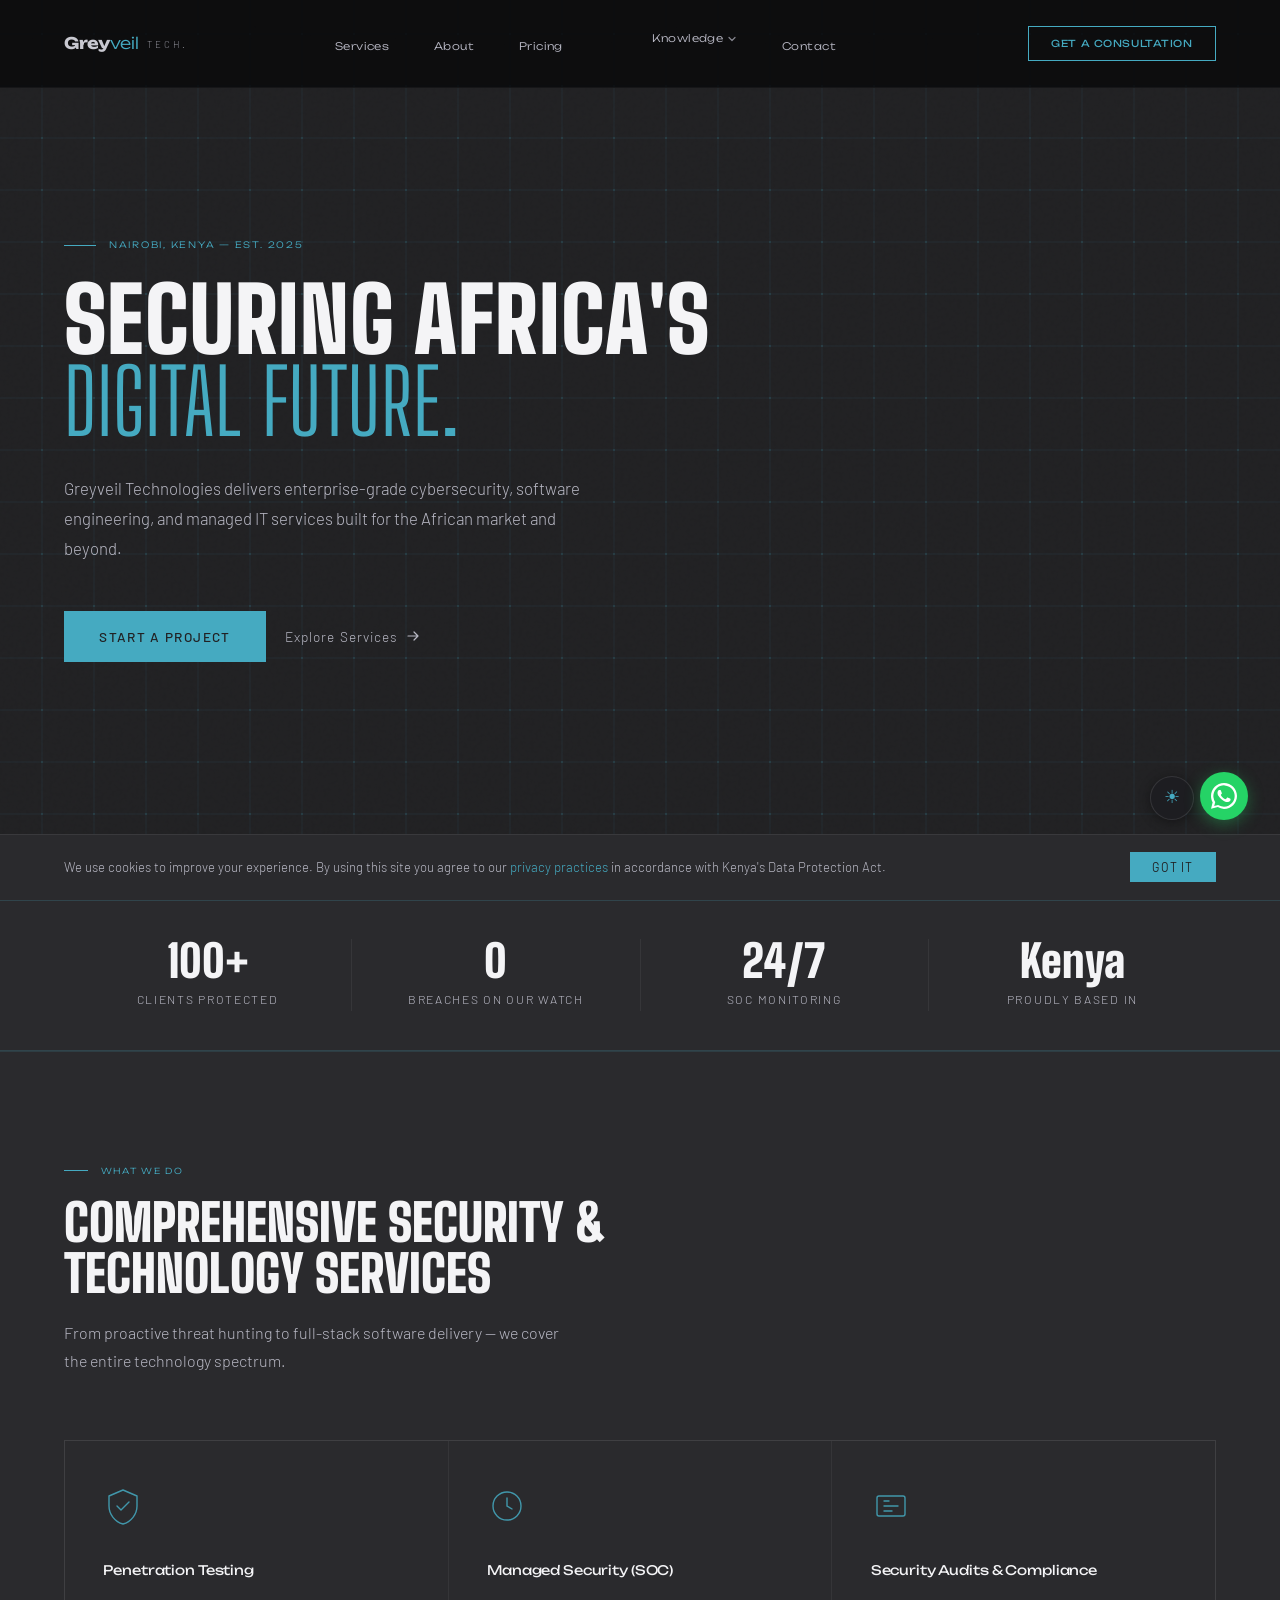
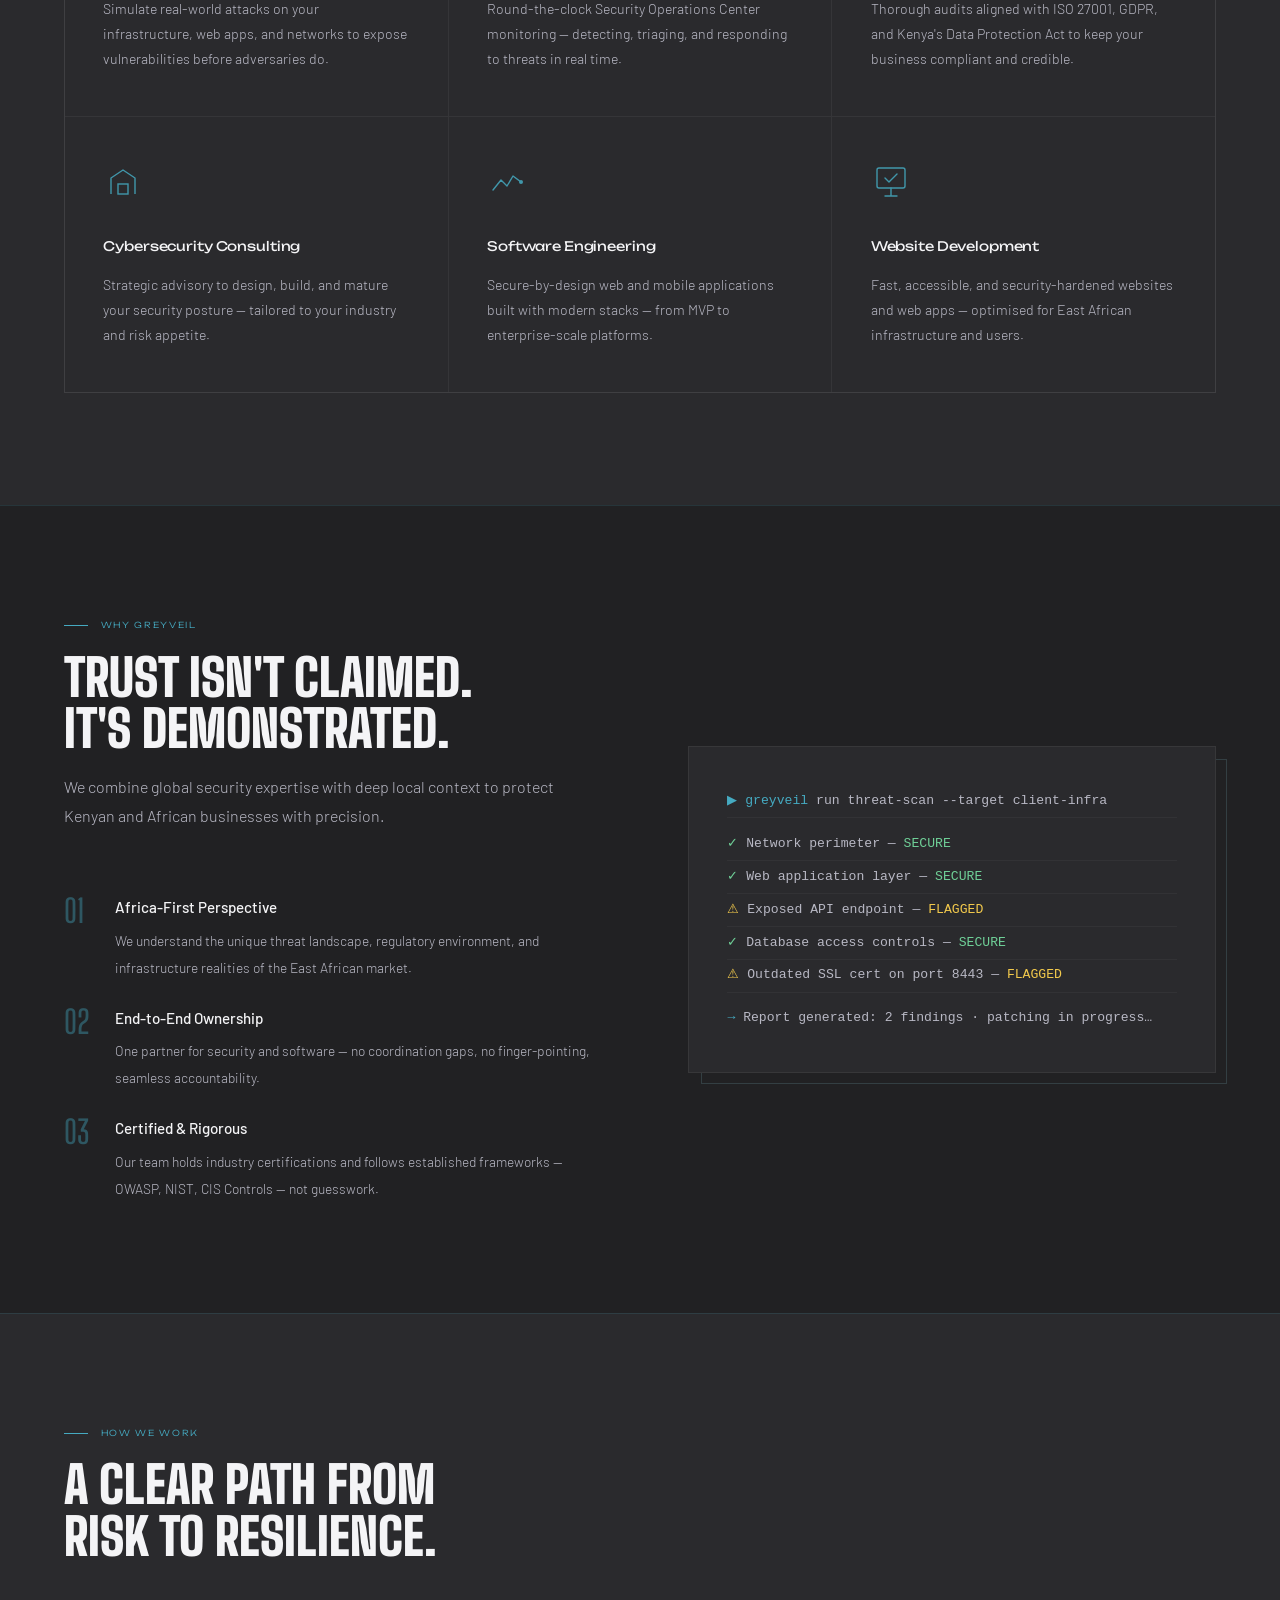
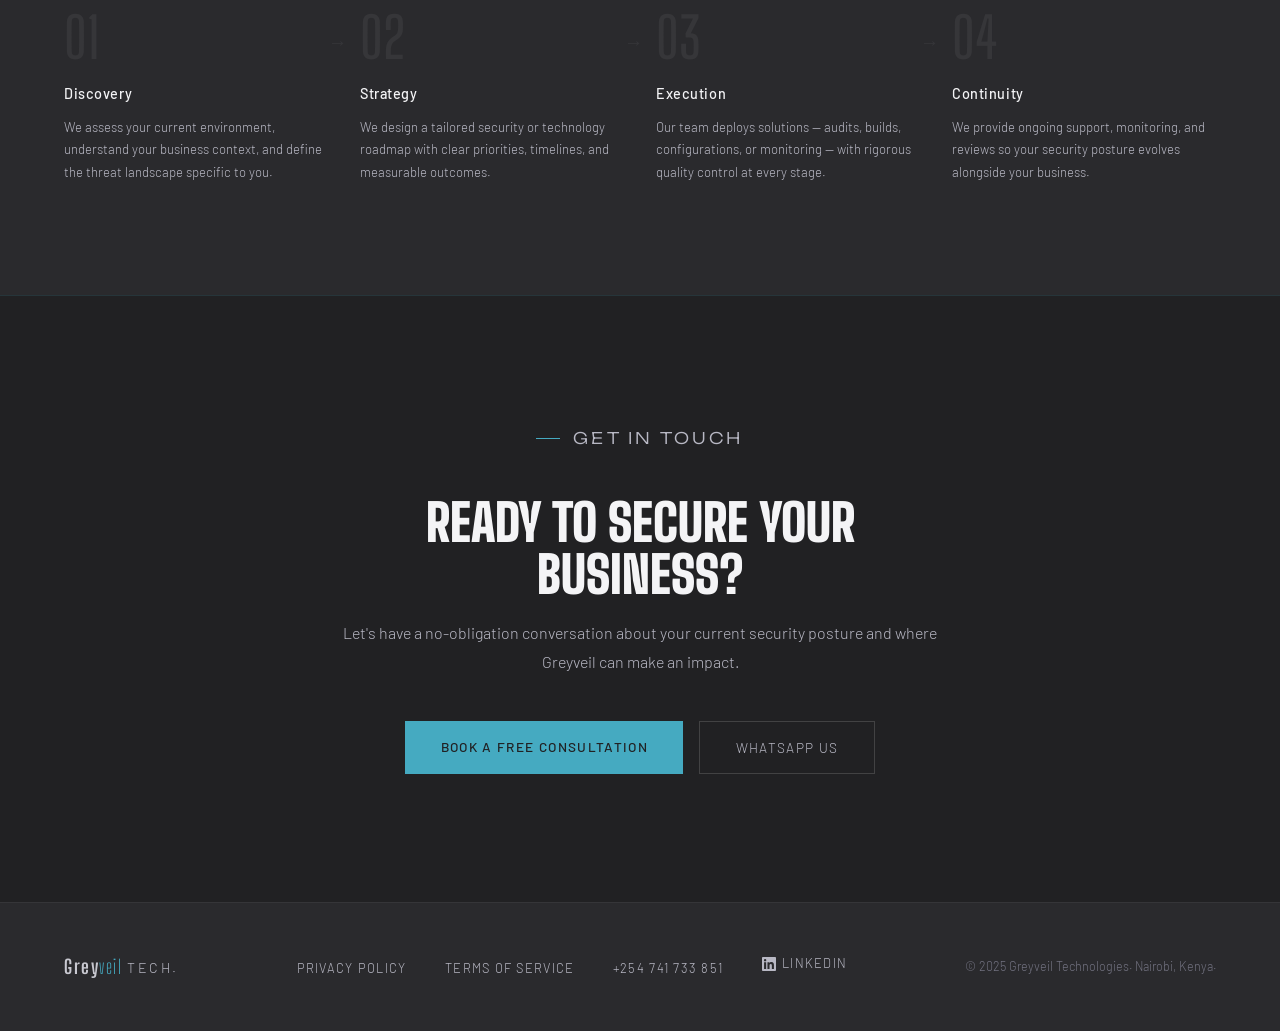
==== index.html @ a053c7d6 "refactor: extract shared nav/ui JS to assets/nav.js" ====
<!DOCTYPE html>
<html lang="en">
<head>
  <meta charset="UTF-8" />
  <meta name="viewport" content="width=device-width, initial-scale=1.0"/>
  <title>Greyveil Technologies</title>
  <link rel="canonical" href="https://greyveiltech.netlify.app/"/>
  <meta name="description" content="Greyveil Technologies — Enterprise-grade cybersecurity, software engineering and managed IT services based in Nairobi, Kenya. Securing Africa's digital future."/>
  <meta property="og:title" content="Greyveil Technologies | Cybersecurity & IT Services — Nairobi, Kenya"/>
  <meta property="og:description" content="Greyveil Technologies — Enterprise-grade cybersecurity, software engineering and managed IT services based in Nairobi, Kenya. Securing Africa's digital future."/>
  <meta property="og:type" content="website"/>
  <meta property="og:image" content="https://greyveiltech.netlify.app/assets/og-image.svg"/>
  <meta property="og:image:width" content="1200"/>
  <meta property="og:image:height" content="630"/>
  <meta property="og:image:alt" content="Greyveil Technologies — Securing Africa's Digital Future"/>
  <meta name="twitter:image" content="https://greyveiltech.netlify.app/assets/og-image.svg"/>
  <meta name="twitter:card" content="summary_large_image"/>
  <meta property="og:url" content="https://greyveil.com/"/>
  <meta property="og:site_name" content="Greyveil Technologies"/>
  <meta name="twitter:card" content="summary"/>
  <meta name="twitter:title" content="Greyveil Technologies | Cybersecurity & IT Services — Nairobi, Kenya"/>
  <meta name="twitter:description" content="Greyveil Technologies — Enterprise-grade cybersecurity, software engineering and managed IT services based in Nairobi, Kenya. Securing Africa's digital future."/>
  <link rel="icon" type="image/svg+xml" href="data:image/svg+xml,<svg xmlns='http://www.w3.org/2000/svg' viewBox='0 0 100 100'><text y='0.9em' font-size='90' fill='%237eb8c4'>G</text></svg>"/>
  <link rel="preconnect" href="https://fonts.googleapis.com"/>
  <link rel="preconnect" href="https://fonts.gstatic.com" crossorigin/>
  <link href="https://fonts.googleapis.com/css2?family=Big+Shoulders+Display:wght@400;600;700;900&family=Unbounded:wght@300;400;700&family=Barlow:ital,wght@0,200;0,300;0,400;0,500;1,200;1,300&display=swap" rel="stylesheet"/>
  <link rel="stylesheet" href="/assets/styles.css"/>

  <script type="application/ld+json">
  [{
      "@context": "https://schema.org",
      "@type": "ProfessionalService",
      "@id": "https://greyveiltech.netlify.app/#organisation",
      "name": "Greyveil Technologies",
      "alternateName": "Greyveil Tech",
      "url": "https://greyveiltech.netlify.app",
      "logo": "https://greyveiltech.netlify.app/assets/styles.css",
      "description": "Enterprise-grade cybersecurity, software engineering and managed IT services based in Nairobi, Kenya.",
      "foundingDate": "2025",
      "address": {
        "@type": "PostalAddress",
        "addressLocality": "Nairobi",
        "addressCountry": "KE"
      },
      "geo": {
        "@type": "GeoCoordinates",
        "latitude": -1.286389,
        "longitude": 36.817223
      },
      "telephone": "+254741733851",
      "email": "hello@greyveil.com",
      "sameAs": [
        "https://www.linkedin.com/in/collins-gichuki-b3740338a/"
      ],
      "areaServed": {
        "@type": "Place",
        "name": "Kenya"
      },
      "hasOfferCatalog": {
        "@type": "OfferCatalog",
        "name": "Cybersecurity & Technology Services",
        "itemListElement": [
          {"@type": "Offer", "itemOffered": {"@type": "Service", "name": "Penetration Testing"}},
          {"@type": "Offer", "itemOffered": {"@type": "Service", "name": "Managed Security Operations Centre (SOC)"}},
          {"@type": "Offer", "itemOffered": {"@type": "Service", "name": "Security Audits & Compliance"}},
          {"@type": "Offer", "itemOffered": {"@type": "Service", "name": "Cybersecurity Consulting"}},
          {"@type": "Offer", "itemOffered": {"@type": "Service", "name": "Software Engineering"}},
          {"@type": "Offer", "itemOffered": {"@type": "Service", "name": "Web Development"}},
          {"@type": "Offer", "itemOffered": {"@type": "Service", "name": "IT Support"}},
          {"@type": "Offer", "itemOffered": {"@type": "Service", "name": "Security Awareness Training"}}
        ]
      }
    }]
  </script>
</head>
<body>

  <!-- ── NAVIGATION ── -->
  <nav>
    <a href="#" class="logo">
      <span class="logo-grey">Grey</span><span class="logo-veil">veil</span><span class="logo-tech">Tech.</span>
    </a>
    <ul class="nav-links" id="nav-links">
      <li><a href="/services">Services</a></li>
      <li><a href="/about">About</a></li>
      <li><a href="/pricing">Pricing</a></li>
      <li class="mobile-rule" aria-hidden="true"></li>
      <li class="nav-dropdown">
        <a href="#" class="dropdown-toggle">Knowledge <svg width="10" height="10" viewBox="0 0 10 10" fill="none"><path d="M2 3.5l3 3 3-3" stroke="currentColor" stroke-width="1.2" stroke-linecap="round" stroke-linejoin="round"/></svg></a>
        <ul class="dropdown-menu">
          <li><a href="/insights">
            <span class="dd-title">Insights</span>
            <span class="dd-sub">Articles &amp; threat intelligence</span>
          </a></li>
          <li><a href="/case-studies">
            <span class="dd-title">Case Studies</span>
            <span class="dd-sub">Real engagements, real results</span>
          </a></li>
        </ul>
      </li>
      <li><a href="/contact">Contact</a></li>
      <li class="mobile-rule" aria-hidden="true"></li>
      <li class="mobile-cta-item"><a href="/contact" class="btn-primary" style="font-size:0.8rem;padding:0.65rem 1.4rem;display:inline-block;">Get a Consultation</a></li>
    </ul>
    <a href="/contact" class="nav-cta desktop-cta">Get a Consultation</a>
    <button class="hamburger" id="hamburger" aria-label="Toggle menu">
      <span></span><span></span><span></span>
    </button>
  </nav>

  <!-- ── HERO ── -->
  <section class="hero">
    <canvas id="hero-canvas"></canvas>
    <div class="hero-content">
      <p class="hero-eyebrow">Nairobi, Kenya — Est. 2025</p>
      <h1>Securing Africa's<br><em>Digital Future.</em></h1>
      <p class="hero-sub">
        Greyveil Technologies delivers enterprise-grade cybersecurity, software engineering,
        and managed IT services built for the African market and beyond.
      </p>
      <div class="hero-actions">
        <a href="/contact" class="btn-primary">Start a Project</a>
        <a href="/services" class="btn-ghost">
          Explore Services
          <svg width="16" height="16" viewBox="0 0 16 16" fill="none" xmlns="http://www.w3.org/2000/svg">
            <path d="M3 8h10M9 4l4 4-4 4" stroke="currentColor" stroke-width="1.2" stroke-linecap="round" stroke-linejoin="round"/>
          </svg>
        </a>
      </div>
    </div>
  </section>

  <!-- ── STATS BAR ── -->
  <div class="stats-bar">
    <div class="stat">
      <span class="stat-num">100+</span>
      <span class="stat-label">Clients Protected</span>
    </div>
    <div class="stat">
      <span class="stat-num">0</span>
      <span class="stat-label">Breaches on Our Watch</span>
    </div>
    <div class="stat">
      <span class="stat-num">24/7</span>
      <span class="stat-label">SOC Monitoring</span>
    </div>
    <div class="stat">
      <span class="stat-num">Kenya</span>
      <span class="stat-label">Proudly Based In</span>
    </div>
  </div>

  <!-- ── SERVICES ── -->
  <section id="services">
    <p class="section-label">What We Do</p>
    <h2>Comprehensive Security &<br>Technology Services</h2>
    <p class="section-sub">From proactive threat hunting to full-stack software delivery — we cover the entire technology spectrum.</p>

    <div class="services-grid">

      <a href="/services#pentest" class="service-card" style="text-decoration:none;">
        <svg class="service-icon" viewBox="0 0 40 40" fill="none" xmlns="http://www.w3.org/2000/svg" role="img" aria-label="Penetration Testing icon">
          <path d="M20 4L6 10v10c0 8.284 5.96 16.032 14 18 8.04-1.968 14-9.716 14-18V10L20 4z" stroke="currentColor" stroke-width="1.4" stroke-linejoin="round"/>
          <path d="M14 20l4 4 8-8" stroke="currentColor" stroke-width="1.4" stroke-linecap="round" stroke-linejoin="round"/>
        </svg>
        <div class="service-title">Penetration Testing</div>
        <div class="service-desc">Simulate real-world attacks on your infrastructure, web apps, and networks to expose vulnerabilities before adversaries do.</div>
      </a>

      <a href="/services#soc" class="service-card" style="text-decoration:none;">
        <svg class="service-icon" viewBox="0 0 40 40" fill="none" xmlns="http://www.w3.org/2000/svg" role="img" aria-label="Managed Security SOC icon">
          <circle cx="20" cy="20" r="14" stroke="currentColor" stroke-width="1.4"/>
          <path d="M20 12v8l5 3" stroke="currentColor" stroke-width="1.4" stroke-linecap="round"/>
        </svg>
        <div class="service-title">Managed Security (SOC)</div>
        <div class="service-desc">Round-the-clock Security Operations Center monitoring — detecting, triaging, and responding to threats in real time.</div>
      </a>

      <a href="/services#audit" class="service-card" style="text-decoration:none;">
        <svg class="service-icon" viewBox="0 0 40 40" fill="none" xmlns="http://www.w3.org/2000/svg" role="img" aria-label="Security Audits icon">
          <rect x="6" y="10" width="28" height="20" rx="2" stroke="currentColor" stroke-width="1.4"/>
          <path d="M13 20h14M13 25h8" stroke="currentColor" stroke-width="1.4" stroke-linecap="round"/>
          <path d="M13 15h5" stroke="currentColor" stroke-width="1.4" stroke-linecap="round"/>
        </svg>
        <div class="service-title">Security Audits & Compliance</div>
        <div class="service-desc">Thorough audits aligned with ISO 27001, GDPR, and Kenya's Data Protection Act to keep your business compliant and credible.</div>
      </a>

      <a href="/services#consulting" class="service-card" style="text-decoration:none;">
        <svg class="service-icon" viewBox="0 0 40 40" fill="none" xmlns="http://www.w3.org/2000/svg" role="img" aria-label="Cybersecurity Consulting icon">
          <path d="M8 32V16l12-8 12 8v16" stroke="currentColor" stroke-width="1.4" stroke-linejoin="round"/>
          <rect x="15" y="22" width="10" height="10" stroke="currentColor" stroke-width="1.4"/>
        </svg>
        <div class="service-title">Cybersecurity Consulting</div>
        <div class="service-desc">Strategic advisory to design, build, and mature your security posture — tailored to your industry and risk appetite.</div>
      </a>

      <a href="/services#software" class="service-card" style="text-decoration:none;">
        <svg class="service-icon" viewBox="0 0 40 40" fill="none" xmlns="http://www.w3.org/2000/svg" role="img" aria-label="Software Engineering icon">
          <polyline points="6,28 14,18 20,24 26,14 34,20" stroke="currentColor" stroke-width="1.4" stroke-linecap="round" stroke-linejoin="round"/>
          <circle cx="34" cy="20" r="2" fill="currentColor"/>
        </svg>
        <div class="service-title">Software Engineering</div>
        <div class="service-desc">Secure-by-design web and mobile applications built with modern stacks — from MVP to enterprise-scale platforms.</div>
      </a>

      <a href="/services#webdev" class="service-card" style="text-decoration:none;">
        <svg class="service-icon" viewBox="0 0 40 40" fill="none" xmlns="http://www.w3.org/2000/svg" role="img" aria-label="Web Development icon">
          <rect x="6" y="6" width="28" height="20" rx="2" stroke="currentColor" stroke-width="1.4"/>
          <path d="M14 34h12M20 26v8" stroke="currentColor" stroke-width="1.4" stroke-linecap="round"/>
          <path d="M14 16l4 4 8-8" stroke="currentColor" stroke-width="1.4" stroke-linecap="round" stroke-linejoin="round"/>
        </svg>
        <div class="service-title">Website Development</div>
        <div class="service-desc">Fast, accessible, and security-hardened websites and web apps — optimised for East African infrastructure and users.</div>
      </a>

    </div>
  </section>

  <!-- ── WHY US ── -->
  <section id="why" style="padding: 7rem 4rem;">
    <div>
      <p class="section-label">Why Greyveil</p>
      <h2>Trust isn't claimed.<br>It's demonstrated.</h2>
      <p class="section-sub">We combine global security expertise with deep local context to protect Kenyan and African businesses with precision.</p>

      <ul class="why-list">
        <li class="why-item">
          <span class="why-num">01</span>
          <div class="why-text">
            <strong>Africa-First Perspective</strong>
            <span>We understand the unique threat landscape, regulatory environment, and infrastructure realities of the East African market.</span>
          </div>
        </li>
        <li class="why-item">
          <span class="why-num">02</span>
          <div class="why-text">
            <strong>End-to-End Ownership</strong>
            <span>One partner for security and software — no coordination gaps, no finger-pointing, seamless accountability.</span>
          </div>
        </li>
        <li class="why-item">
          <span class="why-num">03</span>
          <div class="why-text">
            <strong>Certified & Rigorous</strong>
            <span>Our team holds industry certifications and follows established frameworks — OWASP, NIST, CIS Controls — not guesswork.</span>
          </div>
        </li>
      </ul>
    </div>

    <div class="why-visual">
      <div class="why-box">
        <div class="terminal-line"><span class="label">▶ greyveil</span> run threat-scan --target client-infra</div>
        <div class="terminal-line" style="margin-top:0.6rem;"><span class="ok">✓</span> Network perimeter — <span class="ok">SECURE</span></div>
        <div class="terminal-line"><span class="ok">✓</span> Web application layer — <span class="ok">SECURE</span></div>
        <div class="terminal-line"><span class="warn">⚠</span> Exposed API endpoint — <span class="warn">FLAGGED</span></div>
        <div class="terminal-line"><span class="ok">✓</span> Database access controls — <span class="ok">SECURE</span></div>
        <div class="terminal-line"><span class="warn">⚠</span> Outdated SSL cert on port 8443 — <span class="warn">FLAGGED</span></div>
        <div class="terminal-line" style="margin-top:0.6rem;"><span class="label">→</span> Report generated: 2 findings · patching in progress…</div>
      </div>
    </div>
  </section>

  <!-- ── PROCESS ── -->
  <section id="process">
    <p class="section-label">How We Work</p>
    <h2>A clear path from<br>risk to resilience.</h2>

    <div class="process-steps">
      <div class="step">
        <div class="step-num">01</div>
        <div class="step-title">Discovery</div>
        <div class="step-desc">We assess your current environment, understand your business context, and define the threat landscape specific to you.</div>
      </div>
      <div class="step">
        <div class="step-num">02</div>
        <div class="step-title">Strategy</div>
        <div class="step-desc">We design a tailored security or technology roadmap with clear priorities, timelines, and measurable outcomes.</div>
      </div>
      <div class="step">
        <div class="step-num">03</div>
        <div class="step-title">Execution</div>
        <div class="step-desc">Our team deploys solutions — audits, builds, configurations, or monitoring — with rigorous quality control at every stage.</div>
      </div>
      <div class="step">
        <div class="step-num">04</div>
        <div class="step-title">Continuity</div>
        <div class="step-desc">We provide ongoing support, monitoring, and reviews so your security posture evolves alongside your business.</div>
      </div>
    </div>
  </section>

  <!-- ── CTA ── -->
  <section id="cta">
    <div class="cta-inner">
      <p class="section-label" style="justify-content:center;">Get In Touch</p>
      <h2>Ready to secure your business?</h2>
      <p>Let's have a no-obligation conversation about your current security posture and where Greyveil can make an impact.</p>
      <div class="cta-actions">
        <a href="/contact" class="btn-primary">Book a Free Consultation</a>
      
  <button id="theme-toggle" class="theme-toggle" aria-label="Toggle theme">&#9728;</button>
  <a href="https://wa.me/254741733851" target="_blank" class="btn-outline">WhatsApp Us</a>
      </div>
    </div>
  </section>

  <!-- ── FOOTER ── -->
  <footer>
    <div class="footer-logo">
      <span class="logo-grey">Grey</span><span class="logo-veil">veil</span><span class="logo-tech">Tech.</span>
    </div>

    <ul class="footer-links">
      <li><a href="/privacy-policy">Privacy Policy</a></li>
      <li><a href="/terms">Terms of Service</a></li>
      <li><a href="tel:+254741733851">+254 741 733 851</a></li>
      <li>
        <a href="https://www.linkedin.com/in/collins-gichuki-b3740338a/" target="_blank" rel="noopener noreferrer" style="display:flex;align-items:center;gap:0.4rem;">
          <svg width="14" height="14" viewBox="0 0 24 24" fill="currentColor" xmlns="http://www.w3.org/2000/svg" aria-hidden="true" focusable="false">
            <path d="M20.447 20.452h-3.554v-5.569c0-1.328-.027-3.037-1.852-3.037-1.853 0-2.136 1.445-2.136 2.939v5.667H9.351V9h3.414v1.561h.046c.477-.9 1.637-1.85 3.37-1.85 3.601 0 4.267 2.37 4.267 5.455v6.286zM5.337 7.433a2.062 2.062 0 01-2.063-2.065 2.064 2.064 0 112.063 2.065zm1.782 13.019H3.555V9h3.564v11.452zM22.225 0H1.771C.792 0 0 .774 0 1.729v20.542C0 23.227.792 24 1.771 24h20.451C23.2 24 24 23.227 24 22.271V1.729C24 .774 23.2 0 22.222 0h.003z"/>
          </svg>
          LinkedIn
        </a>
      </li>
    </ul>

    <div class="footer-copy">© 2025 Greyveil Technologies. Nairobi, Kenya.</div>
  </footer>



  <!-- ── WHATSAPP FLOAT ── -->
  <a href="https://wa.me/254741733851" target="_blank" rel="noopener noreferrer" class="wa-float" aria-label="Chat on WhatsApp">
    <svg viewBox="0 0 24 24" xmlns="http://www.w3.org/2000/svg" aria-hidden="true" focusable="false">
      <path d="M17.472 14.382c-.297-.149-1.758-.867-2.03-.967-.273-.099-.471-.148-.67.15-.197.297-.767.966-.94 1.164-.173.199-.347.223-.644.075-.297-.15-1.255-.463-2.39-1.475-.883-.788-1.48-1.761-1.653-2.059-.173-.297-.018-.458.13-.606.134-.133.298-.347.446-.52.149-.174.198-.298.298-.497.099-.198.05-.371-.025-.52-.075-.149-.669-1.612-.916-2.207-.242-.579-.487-.5-.669-.51-.173-.008-.371-.01-.57-.01-.198 0-.52.074-.792.372-.272.297-1.04 1.016-1.04 2.479 0 1.462 1.065 2.875 1.213 3.074.149.198 2.096 3.2 5.077 4.487.709.306 1.262.489 1.694.625.712.227 1.36.195 1.871.118.571-.085 1.758-.719 2.006-1.413.248-.694.248-1.289.173-1.413-.074-.124-.272-.198-.57-.347z"/>
      <path d="M12 0C5.373 0 0 5.373 0 12c0 2.124.558 4.122 1.532 5.857L.057 23.882l6.196-1.624A11.945 11.945 0 0012 24c6.627 0 12-5.373 12-12S18.627 0 12 0zm0 21.818a9.818 9.818 0 01-5.012-1.378l-.36-.214-3.68.965.981-3.589-.234-.369A9.818 9.818 0 1112 21.818z"/>
    </svg>
  </a>

  <!-- ── BACK TO TOP ── -->
  <a href="#" class="back-to-top" id="back-to-top" aria-label="Back to top">
    <svg width="16" height="16" viewBox="0 0 16 16" fill="none" aria-hidden="true" focusable="false"><path d="M8 12V4M4 8l4-4 4 4" stroke="currentColor" stroke-width="1.3" stroke-linecap="round" stroke-linejoin="round"/></svg>
  </a>

  <!-- ── COOKIE NOTICE ── -->
  <div class="cookie-bar" id="cookie-bar">
    <span>We use cookies to improve your experience. By using this site you agree to our <a href="/contact">privacy practices</a> in accordance with Kenya's Data Protection Act.</span>
    <button class="cookie-accept" id="cookie-accept">Got it</button>
  </div>

  <script>


    // ── GRID WARP BACKGROUND ──
    (function () {
      const canvas  = document.getElementById('hero-canvas');
      const ctx     = canvas.getContext('2d');
      const ACCENT  = { r: 69, g: 170, b: 193 };
      const SPACING = 52;
      const STRENGTH = 90;
      const RADIUS   = 280;
      const EASE     = 0.09;
      const RETURN   = 0.055;
      const GRID_ALPHA_BASE = 0.13;
      const GRID_ALPHA_NEAR = 0.55;
      const NODE_ALPHA_BASE = 0.18;
      const NODE_ALPHA_NEAR = 0.9;
      const NODE_R_BASE     = 1.0;
      const NODE_R_NEAR     = 2.8;

      let W = 0, H = 0;
      let mouseX = -9999, mouseY = -9999;
      let targetX = -9999, targetY = -9999;
      let nodes = [], cols = 0, rows = 0;

      function buildGrid() {
        cols = Math.ceil(W / SPACING) + 2;
        rows = Math.ceil(H / SPACING) + 2;
        const padX = ((cols * SPACING) - W) / 2;
        const padY = ((rows * SPACING) - H) / 2;
        nodes = [];
        for (let r = 0; r < rows; r++) {
          for (let c = 0; c < cols; c++) {
            const rx = -padX + c * SPACING;
            const ry = -padY + r * SPACING;
            nodes.push({ rx, ry, cx: rx, cy: ry });
          }
        }
      }

      function resize() {
        W = canvas.width  = canvas.offsetWidth;
        H = canvas.height = canvas.offsetHeight;
        buildGrid();
      }

      const lerp = (a, b, t) => a + (b - a) * t;

      function getNode(c, r) {
        if (c < 0 || c >= cols || r < 0 || r >= rows) return null;
        return nodes[r * cols + c];
      }

      function update() {
        if (targetX < 0) {
          mouseX = lerp(mouseX, -9999, 0.05);
          mouseY = lerp(mouseY, -9999, 0.05);
        } else {
          mouseX = lerp(mouseX, targetX, EASE);
          mouseY = lerp(mouseY, targetY, EASE);
        }
        for (const n of nodes) {
          const dx   = mouseX - n.rx;
          const dy   = mouseY - n.ry;
          const dist = Math.hypot(dx, dy);
          if (dist < RADIUS && dist > 0 && mouseX > 0) {
            const falloff = Math.pow(1 - dist / RADIUS, 1.6);
            const pull    = falloff * STRENGTH;
            n.cx = lerp(n.cx, n.rx + (dx / dist) * pull, 0.12);
            n.cy = lerp(n.cy, n.ry + (dy / dist) * pull, 0.12);
          } else {
            n.cx = lerp(n.cx, n.rx, RETURN);
            n.cy = lerp(n.cy, n.ry, RETURN);
          }
        }
      }

      function drawLines(horizontal) {
        const outerMax = horizontal ? rows : cols;
        const innerMax = horizontal ? cols - 1 : rows - 1;
        for (let outer = 0; outer < outerMax; outer++) {
          for (let inner = 0; inner < innerMax; inner++) {
            const a = horizontal ? getNode(inner,     outer) : getNode(outer, inner);
            const b = horizontal ? getNode(inner + 1, outer) : getNode(outer, inner + 1);
            if (!a || !b) continue;
            const midX  = (a.cx + b.cx) / 2;
            const midY  = (a.cy + b.cy) / 2;
            const distM = mouseX > 0 ? Math.hypot(midX - mouseX, midY - mouseY) : 9999;
            const nearT = distM < RADIUS ? Math.pow(1 - distM / RADIUS, 1.4) : 0;
            const alpha = GRID_ALPHA_BASE + (GRID_ALPHA_NEAR - GRID_ALPHA_BASE) * nearT;
            const rr    = Math.round(ACCENT.r + (230 - ACCENT.r) * nearT * 0.3);
            const gg    = Math.round(ACCENT.g + (235 - ACCENT.g) * nearT * 0.15);
            const bb    = Math.round(ACCENT.b + (240 - ACCENT.b) * nearT * 0.1);
            ctx.beginPath();
            ctx.moveTo(a.cx, a.cy);
            ctx.lineTo(b.cx, b.cy);
            ctx.strokeStyle = `rgba(${rr},${gg},${bb},${alpha.toFixed(3)})`;
            ctx.lineWidth = 0.7 + nearT * 0.6;
            ctx.stroke();
          }
        }
      }

      function drawNodes() {
        for (const n of nodes) {
          const distM = mouseX > 0 ? Math.hypot(n.cx - mouseX, n.cy - mouseY) : 9999;
          const nearT = distM < RADIUS * 0.7 ? Math.pow(1 - distM / (RADIUS * 0.7), 1.8) : 0;
          const alpha = NODE_ALPHA_BASE + (NODE_ALPHA_NEAR - NODE_ALPHA_BASE) * nearT;
          const r     = NODE_R_BASE + (NODE_R_NEAR - NODE_R_BASE) * nearT;
          ctx.beginPath();
          ctx.arc(n.cx, n.cy, r, 0, Math.PI * 2);
          ctx.fillStyle = `rgba(${ACCENT.r},${ACCENT.g},${ACCENT.b},${alpha.toFixed(3)})`;
          ctx.fill();
          if (nearT > 0.3) {
            ctx.beginPath();
            ctx.arc(n.cx, n.cy, r * 4, 0, Math.PI * 2);
            ctx.fillStyle = `rgba(${ACCENT.r},${ACCENT.g},${ACCENT.b},${(nearT * 0.06).toFixed(3)})`;
            ctx.fill();
          }
        }
      }

      function loop() {
        update();
        ctx.clearRect(0, 0, W, H);
        drawLines(true);
        drawLines(false);
        drawNodes();
        requestAnimationFrame(loop);
      }

      // only track mouse on desktop
      const isDesktop = window.matchMedia('(pointer: fine)').matches;
      const heroSection = canvas.closest('section') || canvas.parentElement;
      if (isDesktop) {
        window.addEventListener('mousemove', e => {
          const rect = heroSection.getBoundingClientRect();
          targetX = e.clientX - rect.left;
          targetY = e.clientY - rect.top;
        });
        window.addEventListener('mouseleave', () => { targetX = -9999; targetY = -9999; });
        heroSection.addEventListener('mouseleave', () => { targetX = -9999; targetY = -9999; });
      }

      window.addEventListener('resize', resize);
      resize();
      loop();
    })();
  </script>


  <script src="/assets/nav.js" defer></script>
</body>
</html>
---- assets/styles.css ----
/* ============================================================
   GREYVEIL TECHNOLOGIES — Main Stylesheet
   styles.css
   ============================================================

   TABLE OF CONTENTS
   -----------------
   1.  Reset & CSS Variables
   2.  Base & Body
   3.  Noise Overlay
   4.  Navigation
   5.  Logo
   6.  Hero Section
   7.  Buttons
   8.  Stats Bar
   9.  Sections (shared)
   10. Services
   11. Why Us
   12. Terminal Block
   13. Process
   14. CTA
   15. Footer
   16. Responsive (max-width: 900px)
   ============================================================ */


/* ── 1. RESET & CSS VARIABLES ── */

*, *::before, *::after {
  box-sizing: border-box;
  margin: 0;
  padding: 0;
}

:root {
  --black:       #212123;
  --grey-dark:   #2a2a2d;
  --grey-mid:    #363639;
  --grey-light:  #727280;
  --grey-pale:   #b8b8c4;
  --silver:      #c8c8d0;
  --white:       #f4f4f6;
  --accent:      #45aac1;
  --accent-dim:  rgba(69, 170, 193, 0.12);
}


/* ── 2. BASE & BODY ── */

html {
  scroll-behavior: smooth;
}

body {
  background: var(--black);
  color: var(--white);
  font-family: 'Barlow', sans-serif;
  font-weight: 300;
  line-height: 1.7;
  overflow-x: hidden;
}


/* ── 3. NOISE OVERLAY ── */

body::before {
  content: '';
  position: fixed;
  inset: 0;
  background-image: url("data:image/svg+xml,%3Csvg viewBox='0 0 256 256' xmlns='http://www.w3.org/2000/svg'%3E%3Cfilter id='noise'%3E%3CfeTurbulence type='fractalNoise' baseFrequency='0.9' numOctaves='4' stitchTiles='stitch'/%3E%3C/filter%3E%3Crect width='100%25' height='100%25' filter='url(%23noise)' opacity='0.04'/%3E%3C/svg%3E");
  pointer-events: none;
  z-index: 0;
  opacity: 0.4;
}


/* ── 4. NAVIGATION ── */

nav {
  position: fixed;
  top: 0; left: 0; right: 0;
  z-index: 100;
  display: flex;
  align-items: center;
  justify-content: space-between;
  padding: 1.6rem 4rem;
  background: rgba(10, 10, 11, 0.85);
  backdrop-filter: blur(12px);
  border-bottom: 1px solid rgba(255, 255, 255, 0.04);
}

.nav-links {
  display: flex;
  gap: 2.8rem;
  list-style: none;
}

.nav-links a {
  color: var(--grey-pale);
  text-decoration: none;
  font-family: 'Unbounded', sans-serif;
  font-size: 0.65rem;
  font-weight: 300;
  letter-spacing: 0.04em;
  text-transform: none;
  transition: color 0.25s;
}

.nav-links a:hover {
  color: var(--white);
}

.nav-cta {
  background: transparent;
  border: 1px solid var(--accent);
  color: var(--accent);
  padding: 0.55rem 1.4rem;
  font-family: 'Unbounded', sans-serif;
  font-size: 0.6rem;
  font-weight: 400;
  letter-spacing: 0.06em;
  text-transform: uppercase;
  cursor: pointer;
  transition: all 0.25s;
  text-decoration: none;
}

.nav-cta:hover {
  background: var(--accent);
  color: var(--black);
}


/* ── 5. LOGO ── */

.logo {
  font-family: 'Unbounded', sans-serif;
  font-size: 1.0rem;
  font-weight: 700;
  letter-spacing: -0.02em;
  color: var(--white);
  text-decoration: none;
  display: flex;
  align-items: baseline;
  gap: 0;
}

.logo .logo-grey,
.footer-logo .logo-grey {
  color: var(--silver);
  font-weight: 700;
}

.logo .logo-veil,
.footer-logo .logo-veil {
  color: var(--accent);
  font-weight: 300;
  font-style: normal;
}

.logo .logo-dot,
.footer-logo .logo-dot { display: none; }

.logo .logo-tech,
.footer-logo .logo-tech {
  color: var(--grey-pale);
  font-family: 'Barlow', sans-serif;
  font-weight: 200;
  font-style: normal;
  font-size: 0.6rem;
  letter-spacing: 0.3em;
  text-transform: uppercase;
  margin-left: 9px;
  align-self: center;
  padding-top: 2px;
}


/* ── 6. HERO SECTION ── */

.hero {
  min-height: 100vh;
  display: flex;
  flex-direction: column;
  justify-content: center;
  padding: 0 4rem;
  position: relative;
  overflow: hidden;
  border-top: none;
}

#hero-canvas {
  position: absolute;
  inset: 0;
  width: 100%;
  height: 100%;
  pointer-events: none;
}

.hero-content {
  max-width: 760px;
  position: relative;
  z-index: 1;
  animation: fadeUp 1s ease forwards;
  opacity: 0;
}
.hero-content a,
.hero-content button { pointer-events: auto; }

@keyframes fadeUp {
  from { opacity: 0; transform: translateY(28px); }
  to   { opacity: 1; transform: translateY(0); }
}

.hero-eyebrow {
  font-family: 'Unbounded', sans-serif;
  font-size: 0.55rem;
  font-weight: 300;
  letter-spacing: 0.2em;
  text-transform: uppercase;
  color: var(--accent);
  margin-bottom: 1.6rem;
  display: flex;
  align-items: center;
  gap: 0.8rem;
}

.hero-eyebrow::before {
  content: '';
  display: block;
  width: 32px;
  height: 1px;
  background: var(--accent);
}

h1 {
  font-family: 'Big Shoulders Display', sans-serif;
  font-size: clamp(3.5rem, 7vw, 6.5rem);
  font-weight: 900;
  line-height: 0.92;
  letter-spacing: 0.01em;
  text-transform: uppercase;
  color: var(--white);
  margin-bottom: 1.8rem;
}

h1 em {
  font-style: normal;
  color: var(--accent);
  font-weight: 400;
}

.hero-sub {
  font-size: 1.05rem;
  color: var(--grey-pale);
  max-width: 520px;
  margin-bottom: 3rem;
  line-height: 1.8;
}

.hero-actions {
  display: flex;
  gap: 1.2rem;
  align-items: center;
  flex-wrap: wrap;
}


/* ── 7. BUTTONS ── */

.btn-primary {
  background: var(--accent);
  color: var(--black);
  border: none;
  padding: 0.85rem 2.2rem;
  font-family: 'Barlow', sans-serif;
  font-size: 0.85rem;
  font-weight: 500;
  letter-spacing: 0.1em;
  text-transform: uppercase;
  cursor: pointer;
  text-decoration: none;
  transition: all 0.25s;
  display: inline-block;
}

.btn-primary:hover {
  background: var(--white);
}

.btn-ghost {
  color: var(--grey-pale);
  font-size: 0.85rem;
  letter-spacing: 0.08em;
  text-decoration: none;
  display: flex;
  align-items: center;
  gap: 0.5rem;
  transition: color 0.25s;
}

.btn-ghost:hover { color: var(--white); }
.btn-ghost svg { transition: transform 0.25s; }
.btn-ghost:hover svg { transform: translateX(4px); }

.btn-outline {
  background: transparent;
  border: 1px solid rgba(255, 255, 255, 0.15);
  color: var(--grey-pale);
  padding: 0.85rem 2.2rem;
  font-family: 'Barlow', sans-serif;
  font-size: 0.85rem;
  letter-spacing: 0.1em;
  text-transform: uppercase;
  cursor: pointer;
  text-decoration: none;
  transition: all 0.25s;
}

.btn-outline:hover {
  border-color: var(--white);
  color: var(--white);
}


/* ── 8. STATS BAR ── */

.stats-bar {
  background: var(--grey-dark);
  border-top: 1px solid rgba(69, 170, 193, 0.2);
  border-bottom: 1px solid rgba(69, 170, 193, 0.2);
  padding: 2.4rem 4rem;
  display: flex;
  gap: 0;
  position: relative;
  z-index: 1;
}

.stat {
  flex: 1;
  text-align: center;
  padding: 0 2rem;
  border-right: 1px solid rgba(255, 255, 255, 0.06);
}

.stat:last-child { border-right: none; }

.stat-num {
  font-family: 'Big Shoulders Display', sans-serif;
  font-size: 2.8rem;
  font-weight: 900;
  color: var(--white);
  display: block;
  line-height: 1;
}

.stat-label {
  font-size: 0.76rem;
  letter-spacing: 0.14em;
  text-transform: uppercase;
  color: var(--grey-pale);
}


/* ── 9. SECTIONS (SHARED) ── */

section {
  padding: 7rem 4rem;
  position: relative;
  z-index: 1;
  border-top: 1px solid rgba(69, 170, 193, 0.15);
}

.section-label {
  font-family: 'Unbounded', sans-serif;
  font-size: 0.52rem;
  font-weight: 300;
  letter-spacing: 0.2em;
  text-transform: uppercase;
  color: var(--accent);
  margin-bottom: 1.2rem;
  display: flex;
  align-items: center;
  gap: 0.8rem;
}

.section-label::before {
  content: '';
  display: block;
  width: 24px;
  height: 1px;
  background: var(--accent);
}

h2 {
  font-family: 'Big Shoulders Display', sans-serif;
  font-size: clamp(2.2rem, 4vw, 3.5rem);
  font-weight: 900;
  text-transform: uppercase;
  color: var(--white);
  line-height: 1;
  margin-bottom: 1.2rem;
}

.section-sub {
  color: var(--grey-pale);
  font-size: 1rem;
  max-width: 500px;
  margin-bottom: 4rem;
  line-height: 1.8;
}


/* ── 10. SERVICES ── */

#services { background: var(--grey-dark); }

.services-grid {
  display: grid;
  grid-template-columns: repeat(3, 1fr);
  gap: 1px;
  background: rgba(255, 255, 255, 0.05);
  border: 1px solid rgba(255, 255, 255, 0.05);
}

.service-card {
  background: var(--grey-dark);
  padding: 2.8rem 2.4rem;
  transition: background 0.3s;
  position: relative;
  overflow: hidden;
}

.service-card::before {
  content: '';
  position: absolute;
  top: 0; left: 0; right: 0;
  height: 2px;
  background: var(--accent);
  transform: scaleX(0);
  transform-origin: left;
  transition: transform 0.4s ease;
}

.service-card:hover { background: rgba(126, 184, 196, 0.04); }
.service-card:hover::before { transform: scaleX(1); }

.service-icon {
  width: 40px;
  height: 40px;
  margin-bottom: 1.6rem;
  color: var(--accent);
  opacity: 0.85;
}

.service-title {
  font-family: 'Unbounded', sans-serif;
  font-size: 0.82rem;
  font-weight: 400;
  color: var(--white);
  margin-bottom: 0.9rem;
  letter-spacing: -0.01em;
}

.service-desc {
  font-size: 0.88rem;
  color: var(--grey-pale);
  line-height: 1.8;
}


/* ── 11. WHY US ── */

#why {
  display: grid;
  grid-template-columns: 1fr 1fr;
  gap: 6rem;
  align-items: center;
}

.why-visual { position: relative; }

.why-box {
  background: var(--grey-dark);
  border: 1px solid rgba(255, 255, 255, 0.06);
  padding: 2.4rem;
  position: relative;
}

.why-box::after {
  content: '';
  position: absolute;
  bottom: -12px;
  right: -12px;
  width: 100%;
  height: 100%;
  border: 1px solid rgba(126, 184, 196, 0.2);
  z-index: -1;
}

.why-list {
  list-style: none;
  display: flex;
  flex-direction: column;
  gap: 1.6rem;
}

.why-item {
  display: flex;
  gap: 1.2rem;
  align-items: flex-start;
}

.why-num {
  font-family: 'Big Shoulders Display', sans-serif;
  font-size: 2rem;
  font-weight: 600;
  color: var(--accent);
  opacity: 0.4;
  line-height: 1;
  min-width: 2rem;
}

.why-text strong {
  display: block;
  font-size: 0.95rem;
  font-weight: 500;
  color: var(--white);
  margin-bottom: 0.3rem;
}

.why-text span {
  font-size: 0.86rem;
  color: var(--grey-pale);
}


/* ── 12. TERMINAL BLOCK ── */

.terminal-line {
  font-family: 'Courier New', monospace;
  font-size: 0.82rem;
  color: var(--grey-pale);
  padding: 0.3rem 0;
  border-bottom: 1px solid rgba(255, 255, 255, 0.04);
}

.terminal-line:last-child { border-bottom: none; }
.terminal-line .ok    { color: #6fcf97; }
.terminal-line .warn  { color: #f2c94c; }
.terminal-line .label { color: var(--accent); }


/* ── 13. PROCESS ── */

#process { background: var(--grey-dark); }

.process-steps {
  display: grid;
  grid-template-columns: repeat(4, 1fr);
  gap: 2rem;
  margin-top: 3rem;
}

.step { position: relative; }

.step::after {
  content: '→';
  position: absolute;
  top: 1rem;
  right: -1.2rem;
  color: var(--grey-mid);
  font-size: 1.2rem;
}

.step:last-child::after { display: none; }

.step-num {
  font-family: 'Big Shoulders Display', sans-serif;
  font-size: 3.5rem;
  font-weight: 600;
  color: var(--grey-mid);
  line-height: 1;
  margin-bottom: 1rem;
}

.step-title {
  font-size: 0.9rem;
  font-weight: 500;
  color: var(--white);
  margin-bottom: 0.6rem;
  letter-spacing: 0.04em;
}

.step-desc {
  font-size: 0.82rem;
  color: var(--grey-pale);
  line-height: 1.7;
}


/* ── 14. CTA ── */

#cta {
  text-align: center;
  padding: 8rem 4rem;
}

.cta-inner {
  max-width: 600px;
  margin: 0 auto;
}

#cta h2 {
  font-size: clamp(2.2rem, 4vw, 3.4rem);
  margin-bottom: 1.2rem;
}

#cta p {
  color: var(--grey-pale);
  font-size: 1rem;
  margin-bottom: 2.8rem;
  line-height: 1.8;
}

.cta-actions {
  display: flex;
  gap: 1rem;
  justify-content: center;
  flex-wrap: wrap;
}


/* ── 15. FOOTER ── */

footer {
  background: var(--grey-dark);
  border-top: 1px solid rgba(255, 255, 255, 0.05);
  padding: 3rem 4rem;
  display: flex;
  align-items: center;
  justify-content: space-between;
  position: relative;
  z-index: 1;
}

.footer-logo {
  font-family: 'Big Shoulders Display', sans-serif;
  font-size: 1.2rem;
  font-weight: 600;
  letter-spacing: 0.08em;
  display: flex;
  align-items: center;
}

.footer-logo .logo-tech {
  color: var(--grey-pale);
  font-weight: 300;
  font-size: 0.88rem;
  letter-spacing: 0.18em;
  text-transform: uppercase;
  margin-left: 5px;
}

.footer-links {
  display: flex;
  gap: 2.4rem;
  list-style: none;
}

.footer-links a {
  color: var(--grey-pale);
  text-decoration: none;
  font-size: 0.8rem;
  letter-spacing: 0.1em;
  text-transform: uppercase;
  transition: color 0.25s;
}

.footer-links a:hover { color: var(--white); }

.footer-copy {
  font-size: 0.78rem;
  color: var(--grey-light);
}


/* ── 16. RESPONSIVE ── */

@media (max-width: 900px) {
  nav               { padding: 1.4rem 2rem; }
  .nav-links        { display: none; }
  .hero             { padding: 0 2rem; }
  .stats-bar        { padding: 2rem; flex-wrap: wrap; }
  .stat             { flex: 50%; border-right: none; border-bottom: 1px solid rgba(255,255,255,0.06); padding: 1.2rem; }
  section           { padding: 5rem 2rem; }
  .services-grid    { grid-template-columns: 1fr; }
  #why              { grid-template-columns: 1fr; gap: 3rem; padding: 5rem 2rem; }
  .process-steps    { grid-template-columns: 1fr 1fr; }
  .step::after      { display: none; }
  footer            { flex-direction: column; gap: 1.6rem; text-align: center; padding: 2rem; }
  .footer-links     { flex-wrap: wrap; justify-content: center; }
}


/* ============================================================
   ADDITIONAL STYLES — Inner Pages
   (about.html, services.html, contact.html)
   ============================================================ */

/* ── PAGE HERO (inner pages) ── */

.page-hero {
  padding: 10rem 4rem 5rem;
  position: relative;
  overflow: hidden;
  border-bottom: 1px solid rgba(255,255,255,0.05);
}

.page-hero .hero-grid {
  position: absolute;
  inset: 0;
  background-image:
    linear-gradient(rgba(126,184,196,0.04) 1px, transparent 1px),
    linear-gradient(90deg, rgba(126,184,196,0.04) 1px, transparent 1px);
  background-size: 60px 60px;
  mask-image: radial-gradient(ellipse 80% 60% at 50% 50%, black 30%, transparent 100%);
}

.page-hero-content {
  max-width: 760px;
  position: relative;
  z-index: 1;
  animation: fadeUp 0.9s ease forwards;
  opacity: 0;
}

.page-hero h1 {
  font-size: clamp(2.4rem, 5vw, 4rem);
  margin-bottom: 1.2rem;
}

.page-hero p {
  font-size: 1.05rem;
  color: var(--grey-pale);
  max-width: 540px;
  line-height: 1.8;
}

/* ── BREADCRUMB ── */

.breadcrumb {
  font-size: 0.76rem;
  letter-spacing: 0.14em;
  text-transform: uppercase;
  color: var(--grey-pale);
  margin-bottom: 1.6rem;
  display: flex;
  align-items: center;
  gap: 0.6rem;
}

.breadcrumb a {
  color: var(--grey-pale);
  text-decoration: none;
  transition: color 0.2s;
}

.breadcrumb a:hover { color: var(--accent); }
.breadcrumb span { color: var(--grey-light); }

/* ── DIVIDER ── */

.divider {
  border: none;
  border-top: 1px solid rgba(255,255,255,0.06);
  margin: 0;
}

/* ── ABOUT PAGE ── */

.about-intro {
  display: grid;
  grid-template-columns: 1fr 1fr;
  gap: 6rem;
  align-items: center;
  padding: 7rem 4rem;
}

.about-intro-text h2 { margin-bottom: 1.4rem; }

.about-intro-text p {
  color: var(--grey-pale);
  font-size: 0.98rem;
  line-height: 1.9;
  margin-bottom: 1.2rem;
}

.about-visual-card {
  background: var(--grey-dark);
  border: 1px solid rgba(255,255,255,0.06);
  padding: 2.8rem;
  position: relative;
}

.about-visual-card::after {
  content: '';
  position: absolute;
  bottom: -10px;
  right: -10px;
  width: 100%;
  height: 100%;
  border: 1px solid rgba(126,184,196,0.15);
  z-index: -1;
}

.about-stat-grid {
  display: grid;
  grid-template-columns: 1fr 1fr;
  gap: 2rem;
}

.about-stat-item { text-align: center; }

.about-stat-num {
  font-family: 'Big Shoulders Display', sans-serif;
  font-size: 3rem;
  font-weight: 900;
  color: var(--accent);
  display: block;
  line-height: 1;
  margin-bottom: 0.4rem;
}

.about-stat-label {
  font-size: 0.76rem;
  letter-spacing: 0.12em;
  text-transform: uppercase;
  color: var(--grey-pale);
}

/* Values */
.values-section {
  background: var(--grey-dark);
  padding: 7rem 4rem;
}

.values-grid {
  display: grid;
  grid-template-columns: repeat(3, 1fr);
  gap: 2.4rem;
  margin-top: 3.5rem;
}

.value-card {
  padding: 2.4rem;
  border: 1px solid rgba(255,255,255,0.06);
  transition: border-color 0.3s;
}

.value-card:hover { border-color: rgba(126,184,196,0.3); }

.value-icon {
  width: 36px;
  height: 36px;
  color: var(--accent);
  margin-bottom: 1.2rem;
  opacity: 0.8;
}

.value-title {
  font-family: 'Big Shoulders Display', sans-serif;
  font-size: 1.2rem;
  font-weight: 600;
  color: var(--white);
  margin-bottom: 0.7rem;
}

.value-desc {
  font-size: 0.86rem;
  color: var(--grey-pale);
  line-height: 1.8;
}

/* Team */
.team-section { padding: 7rem 4rem; }

.team-grid {
  display: grid;
  grid-template-columns: repeat(3, 1fr);
  gap: 2rem;
  margin-top: 3.5rem;
}

.team-card {
  background: var(--grey-dark);
  border: 1px solid rgba(255,255,255,0.05);
  padding: 2.4rem;
  transition: border-color 0.3s;
}

.team-card:hover { border-color: rgba(126,184,196,0.25); }

.team-avatar {
  width: 56px;
  height: 56px;
  border-radius: 50%;
  background: var(--grey-mid);
  display: flex;
  align-items: center;
  justify-content: center;
  margin-bottom: 1.2rem;
  color: var(--accent);
  font-family: 'Big Shoulders Display', sans-serif;
  font-size: 1.4rem;
  font-weight: 600;
}

.team-name {
  font-size: 0.95rem;
  font-weight: 500;
  color: var(--white);
  margin-bottom: 0.25rem;
}

.team-role {
  font-size: 0.78rem;
  letter-spacing: 0.1em;
  text-transform: uppercase;
  color: var(--accent);
  margin-bottom: 0.8rem;
}

.team-bio {
  font-size: 0.84rem;
  color: var(--grey-pale);
  line-height: 1.75;
}

/* ── SERVICES PAGE ── */

.services-full { padding: 5rem 4rem; }

.service-full-card {
  display: grid;
  grid-template-columns: 1fr 2fr;
  gap: 4rem;
  align-items: start;
  padding: 4rem 0;
  border-bottom: 1px solid rgba(255,255,255,0.05);
}

.service-full-card:last-child { border-bottom: none; }

.service-full-left { position: sticky; top: 100px; }

.service-full-icon {
  width: 52px;
  height: 52px;
  color: var(--accent);
  margin-bottom: 1.4rem;
  opacity: 0.9;
}

.service-full-name {
  font-family: 'Big Shoulders Display', sans-serif;
  font-size: 1.7rem;
  font-weight: 600;
  color: var(--white);
  margin-bottom: 0.6rem;
  line-height: 1.2;
}

.service-full-tag {
  font-size: 0.72rem;
  letter-spacing: 0.16em;
  text-transform: uppercase;
  color: var(--accent);
  margin-bottom: 1.6rem;
  display: block;
}

.service-full-cta {
  display: inline-flex;
  align-items: center;
  gap: 0.5rem;
  color: var(--accent);
  text-decoration: none;
  font-size: 0.82rem;
  letter-spacing: 0.1em;
  text-transform: uppercase;
  transition: gap 0.2s;
}

.service-full-cta:hover { gap: 0.9rem; }

.service-full-right h3 {
  font-family: 'Big Shoulders Display', sans-serif;
  font-size: 1.3rem;
  font-weight: 400;
  color: var(--white);
  margin-bottom: 1rem;
  line-height: 1.4;
}

.service-full-right p {
  color: var(--grey-pale);
  font-size: 0.92rem;
  line-height: 1.9;
  margin-bottom: 1.2rem;
}

.service-deliverables {
  margin-top: 2rem;
  background: var(--grey-dark);
  border: 1px solid rgba(255,255,255,0.05);
  padding: 1.8rem 2rem;
}

.service-deliverables h4 {
  font-size: 0.72rem;
  letter-spacing: 0.18em;
  text-transform: uppercase;
  color: var(--accent);
  margin-bottom: 1.2rem;
}

.deliverables-list {
  list-style: none;
  display: grid;
  grid-template-columns: 1fr 1fr;
  gap: 0.6rem 2rem;
}

.deliverables-list li {
  font-size: 0.84rem;
  color: var(--grey-pale);
  display: flex;
  align-items: center;
  gap: 0.6rem;
}

.deliverables-list li::before {
  content: '';
  display: block;
  width: 4px;
  height: 4px;
  background: var(--accent);
  border-radius: 50%;
  flex-shrink: 0;
}

/* ── CONTACT PAGE ── */

.contact-layout {
  display: grid;
  grid-template-columns: 1fr 1.4fr;
  gap: 5rem;
  padding: 7rem 4rem;
  align-items: start;
}

.contact-info h2 { margin-bottom: 1.2rem; }

.contact-info > p {
  color: var(--grey-pale);
  font-size: 0.96rem;
  line-height: 1.9;
  margin-bottom: 3rem;
}

.contact-methods {
  display: flex;
  flex-direction: column;
  gap: 1.4rem;
}

.contact-method {
  display: flex;
  align-items: flex-start;
  gap: 1rem;
  padding: 1.4rem;
  background: var(--grey-dark);
  border: 1px solid rgba(255,255,255,0.05);
  text-decoration: none;
  transition: border-color 0.25s;
}

.contact-method:hover { border-color: rgba(126,184,196,0.3); }

.contact-method-icon {
  width: 36px;
  height: 36px;
  color: var(--accent);
  flex-shrink: 0;
  margin-top: 2px;
}

.contact-method-label {
  font-size: 0.72rem;
  letter-spacing: 0.14em;
  text-transform: uppercase;
  color: var(--grey-pale);
  margin-bottom: 0.25rem;
}

.contact-method-value {
  font-size: 0.95rem;
  color: var(--white);
  font-weight: 400;
}

/* Contact Form */
.contact-form-wrap {
  background: var(--grey-dark);
  border: 1px solid rgba(255,255,255,0.06);
  padding: 3rem;
}

.contact-form-wrap h3 {
  font-family: 'Big Shoulders Display', sans-serif;
  font-size: 1.6rem;
  font-weight: 300;
  color: var(--white);
  margin-bottom: 0.6rem;
}

.contact-form-wrap > p {
  font-size: 0.86rem;
  color: var(--grey-pale);
  margin-bottom: 2.4rem;
}

.form-row {
  display: grid;
  grid-template-columns: 1fr 1fr;
  gap: 1.2rem;
}

.form-group {
  display: flex;
  flex-direction: column;
  gap: 0.5rem;
  margin-bottom: 1.4rem;
}

.form-group label {
  font-size: 0.74rem;
  letter-spacing: 0.14em;
  text-transform: uppercase;
  color: var(--grey-pale);
}

.form-group input,
.form-group select,
.form-group textarea {
  background: var(--black);
  border: 1px solid rgba(255,255,255,0.08);
  color: var(--white);
  font-family: 'Barlow', sans-serif;
  font-size: 0.9rem;
  font-weight: 300;
  padding: 0.85rem 1rem;
  outline: none;
  transition: border-color 0.25s;
  width: 100%;
}

.form-group input:focus,
.form-group select:focus,
.form-group textarea:focus {
  border-color: var(--accent);
}

.form-group select {
  appearance: none;
  cursor: pointer;
  background-image: url("data:image/svg+xml,%3Csvg width='12' height='8' viewBox='0 0 12 8' fill='none' xmlns='http://www.w3.org/2000/svg'%3E%3Cpath d='M1 1l5 5 5-5' stroke='%239a9aa4' stroke-width='1.2' stroke-linecap='round'/%3E%3C/svg%3E");
  background-repeat: no-repeat;
  background-position: right 1rem center;
}

.form-group select option { background: var(--grey-dark); }

.form-group textarea {
  resize: vertical;
  min-height: 130px;
}

.form-note {
  font-size: 0.78rem;
  color: var(--grey-light);
  margin-top: -0.6rem;
  margin-bottom: 1.8rem;
}

/* ── INNER PAGE RESPONSIVE ── */

@media (max-width: 900px) {
  .page-hero          { padding: 8rem 2rem 4rem; }
  .about-intro        { grid-template-columns: 1fr; gap: 3rem; padding: 5rem 2rem; }
  .values-section     { padding: 5rem 2rem; }
  .values-grid        { grid-template-columns: 1fr; }
  .team-section       { padding: 5rem 2rem; }
  .team-grid          { grid-template-columns: 1fr; }
  .services-full      { padding: 3rem 2rem; }
  .service-full-card  { grid-template-columns: 1fr; gap: 2rem; padding: 3rem 0; }
  .service-full-left  { position: static; }
  .deliverables-list  { grid-template-columns: 1fr; }
  .contact-layout     { grid-template-columns: 1fr; gap: 3rem; padding: 5rem 2rem; }
  .form-row           { grid-template-columns: 1fr; }
  .contact-form-wrap  { padding: 2rem; }
}


/* ── HAMBURGER BUTTON ── */
.hamburger {
  display: none;
  flex-direction: column;
  justify-content: center;
  gap: 5px;
  background: none;
  border: none;
  cursor: pointer;
  padding: 4px;
  z-index: 200;
}
.hamburger span {
  display: block;
  width: 24px;
  height: 1.5px;
  background: var(--white);
  transition: all 0.3s ease;
  transform-origin: center;
}
.hamburger.active span:nth-child(1) { transform: translateY(6.5px) rotate(45deg); }
.hamburger.active span:nth-child(2) { opacity: 0; transform: scaleX(0); }
.hamburger.active span:nth-child(3) { transform: translateY(-6.5px) rotate(-45deg); }

/* ── MOBILE NAV DROPDOWN ── */
.mobile-cta-item { display: none; }

@media (max-width: 900px) {
  .desktop-cta  { display: none; }
  .hamburger    { display: flex; }

  /* Nav slides down from header */
  .nav-links {
    display: flex;
    flex-direction: column;
    position: absolute;
    top: 100%;
    left: 0; right: 0;
    background: var(--grey-dark);
    border-bottom: 2px solid var(--accent);
    padding: 0;
    max-height: 0;
    overflow: hidden;
    transition: max-height 0.38s cubic-bezier(0.4, 0, 0.2, 1);
    gap: 0;
    z-index: 150;
  }

  .nav-links.open {
    max-height: 520px;
  }

  /* nav open — accent border on the header bar itself */
  nav.nav-open {
    border-bottom-color: var(--accent);
  }

  .nav-links li { width: 100%; }

  /* primary links */
  .nav-links > li > a:not(.btn-primary) {
    display: flex;
    align-items: center;
    justify-content: space-between;
    padding: 0.9rem 2rem;
    font-family: 'Unbounded', sans-serif;
    font-size: 0.72rem;
    font-weight: 300;
    letter-spacing: 0.08em;
    color: var(--white);
    border-bottom: 1px solid rgba(255,255,255,0.05);
    transition: color 0.15s;
  }
  .nav-links > li > a:not(.btn-primary)::after {
    content: '→';
    font-size: 0.6rem;
    color: var(--accent);
    opacity: 0;
    transform: translateX(-4px);
    transition: opacity 0.15s, transform 0.15s;
  }
  .nav-links > li > a:not(.btn-primary):hover { color: var(--accent); }
  .nav-links > li > a:not(.btn-primary):hover::after { opacity: 1; transform: translateX(0); }

  /* section divider rule inside mobile nav */
  .nav-links li.mobile-rule {
    height: 1px;
    background: rgba(255,255,255,0.05);
    margin: 0.4rem 2rem;
    pointer-events: none;
  }

  /* CTA button row */
  .mobile-cta-item {
    display: list-item;
    padding: 1rem 2rem;
  }
  .mobile-cta-item a.btn-primary {
    display: block;
    text-align: center;
    font-size: 0.72rem;
    padding: 0.75rem 1.4rem;
  }

  /* Contact footer strip inside nav */
  .mobile-nav-footer {
    display: flex;
    align-items: center;
    justify-content: space-between;
    padding: 0.8rem 2rem 1.2rem;
    border-top: 1px solid rgba(255,255,255,0.05);
  }
  .mobile-nav-footer .mnf-phone {
    font-family: 'Barlow', sans-serif;
    font-size: 0.8rem;
    font-weight: 300;
    color: var(--grey-pale);
  }
  .mobile-nav-footer .mnf-wa {
    font-family: 'Unbounded', sans-serif;
    font-size: 0.5rem;
    font-weight: 300;
    letter-spacing: 0.12em;
    text-transform: uppercase;
    color: var(--accent);
    text-decoration: none;
  }
}


/* ── BACK TO TOP ── */
.back-to-top {
  position: fixed;
  bottom: 2rem;
  right: 2rem;
  width: 42px;
  height: 42px;
  background: var(--grey-dark);
  border: 1px solid rgba(255,255,255,0.08);
  color: var(--accent);
  display: flex;
  align-items: center;
  justify-content: center;
  cursor: pointer;
  opacity: 0;
  pointer-events: none;
  transition: opacity 0.3s, border-color 0.25s;
  z-index: 99;
  text-decoration: none;
}
.back-to-top.visible {
  opacity: 1;
  pointer-events: auto;
}
.back-to-top:hover {
  border-color: var(--accent);
}

/* ── COOKIE NOTICE ── */
.cookie-bar {
  position: fixed;
  bottom: 0;
  left: 0; right: 0;
  background: var(--grey-dark);
  border-top: 1px solid rgba(255,255,255,0.07);
  padding: 1.1rem 4rem;
  display: flex;
  align-items: center;
  justify-content: space-between;
  gap: 2rem;
  z-index: 999;
  font-size: 0.82rem;
  color: var(--grey-pale);
  transform: translateY(100%);
  transition: transform 0.4s ease;
}
.cookie-bar.show { transform: translateY(0); }
.cookie-bar a { color: var(--accent); text-decoration: none; }
.cookie-bar a:hover { text-decoration: underline; }
.cookie-accept {
  background: var(--accent);
  color: var(--black);
  border: none;
  font-family: 'Barlow', sans-serif;
  font-size: 0.76rem;
  letter-spacing: 0.1em;
  text-transform: uppercase;
  padding: 0.5rem 1.4rem;
  cursor: pointer;
  white-space: nowrap;
  transition: background 0.2s;
  flex-shrink: 0;
}
.cookie-accept:hover { background: var(--white); }

@media (max-width: 900px) {
  .cookie-bar { flex-direction: column; align-items: flex-start; padding: 1.2rem 2rem; gap: 0.8rem; }
  .back-to-top { bottom: 1.2rem; right: 1.2rem; }
}


/* ── PAGE TRANSITIONS ── */
body { animation: pageFadeIn 0.45s ease forwards; }
@keyframes pageFadeIn { from { opacity: 0; } to { opacity: 1; } }

a[href]:not([href^="#"]):not([href^="mailto"]):not([href^="tel"]):not([href^="https"]):not([target="_blank"]) {
  transition: opacity 0.2s;
}

/* ── WHATSAPP FLOAT ── */
.wa-float {
  position: fixed;
  bottom: 5rem;
  right: 2rem;
  width: 48px;
  height: 48px;
  background: #25d366;
  border-radius: 50%;
  display: flex;
  align-items: center;
  justify-content: center;
  z-index: 9999;
  box-shadow: 0 4px 16px rgba(37,211,102,0.35);
  transition: transform 0.25s, box-shadow 0.25s;
  text-decoration: none;
}
.wa-float:hover {
  transform: scale(1.1);
  box-shadow: 0 6px 24px rgba(37,211,102,0.5);
}
.wa-float svg { width: 26px; height: 26px; fill: #fff; }

@media (max-width: 900px) {
  .wa-float { bottom: 4.5rem; right: 1.2rem; }
}

/* ── KNOWLEDGE DROPDOWN ── */
.nav-dropdown { position: relative; }

.dropdown-toggle {
  display: flex;
  align-items: center;
  gap: 4px;
  cursor: pointer;
  user-select: none;
}
.dropdown-toggle svg {
  transition: transform 0.22s ease;
  opacity: 0.7;
}
.nav-dropdown.open .dropdown-toggle svg {
  transform: rotate(180deg);
}

.dropdown-menu {
  position: absolute;
  top: calc(100% + 12px);
  left: 50%;
  transform: translateX(-50%);
  background: #2a2a2d;
  border: 1px solid rgba(255,255,255,0.08);
  min-width: 230px;
  padding: 0.5rem 0;
  opacity: 0;
  pointer-events: none;
  transform: translateX(-50%) translateY(-6px);
  transition: opacity 0.2s ease, transform 0.2s ease;
  z-index: 200;
  list-style: none;
}
.dropdown-menu::before {
  content: '';
  position: absolute;
  top: -5px;
  left: 50%;
  transform: translateX(-50%);
  width: 8px; height: 8px;
  background: #2a2a2d;
  border-left: 1px solid rgba(255,255,255,0.08);
  border-top: 1px solid rgba(255,255,255,0.08);
  rotate: 45deg;
}

.nav-dropdown.open .dropdown-menu {
  opacity: 1;
  pointer-events: auto;
  transform: translateX(-50%) translateY(0);
}

.dropdown-menu li a {
  display: flex;
  flex-direction: column;
  padding: 0.85rem 1.4rem;
  gap: 2px;
  transition: background 0.15s;
  text-decoration: none;
  font-size: 0.88rem;
  color: var(--silver);
}
.dropdown-menu li a:hover {
  background: rgba(126,184,196,0.06);
  color: var(--accent);
}
.dropdown-menu li + li {
  border-top: 1px solid rgba(255,255,255,0.05);
}
.dd-title {
  font-size: 0.88rem;
  color: inherit;
  font-weight: 400;
}
.dd-sub {
  font-size: 0.72rem;
  color: var(--grey-pale);
  font-weight: 300;
}
.dropdown-menu li a:hover .dd-sub {
  color: rgba(126,184,196,0.7);
}

/* Mobile: dropdown becomes inline accordion */
@media (max-width: 900px) {
  .dropdown-menu {
    position: static;
    transform: none !important;
    border: none;
    background: rgba(255,255,255,0.03);
    min-width: unset;
    max-height: 0;
    overflow: hidden;
    padding: 0;
    opacity: 1;
    transition: max-height 0.3s ease, padding 0.3s ease;
  }
  .dropdown-menu::before { display: none; }
  .nav-dropdown.open .dropdown-menu {
    max-height: 200px;
    padding: 0.4rem 0;
  }
  .dropdown-menu li a {
    padding: 0.65rem 2rem;
  }
}

/* ══════════════════════════════════════════
   THEME TOGGLE BUTTON
══════════════════════════════════════════ */
.theme-toggle {
  position: fixed;
  bottom: 5rem;
  right: 5.4rem;        /* sits left of the WA float */
  width: 44px;
  height: 44px;
  border-radius: 50%;
  background: rgba(30,30,34,0.92);
  border: 1px solid rgba(255,255,255,0.1);
  color: var(--accent);
  font-size: 1.1rem;
  line-height: 1;
  cursor: pointer;
  z-index: 9998;
  display: flex;
  align-items: center;
  justify-content: center;
  backdrop-filter: blur(8px);
  transition: background 0.25s, border-color 0.25s, transform 0.2s, box-shadow 0.2s;
  box-shadow: 0 2px 12px rgba(0,0,0,0.4);
}
.theme-toggle:hover {
  transform: scale(1.1);
  border-color: var(--accent);
  box-shadow: 0 4px 18px rgba(126,184,196,0.25);
}

@media (max-width: 900px) {
  .theme-toggle { bottom: 4.5rem; right: 4.6rem; width: 40px; height: 40px; font-size: 1rem; }
}

/* ══════════════════════════════════════════
   LIGHT MODE — CSS VARIABLE OVERRIDES
   Applied when <html data-theme="light">
══════════════════════════════════════════ */
[data-theme="light"] { /* light mode overrides */
  --black:      #f4f4f6;
  --grey-dark:  #e8e8ec;
  --grey-mid:   #d0d0d8;
  --grey-pale:  #6a6a74;
  --silver:     #2a2a2e;
  --white:      #0a0a0b;
  --accent:     #3a8fa0;
}

[data-theme="light"] body {
  background: #f4f4f6;
  color: #0a0a0b;
}

/* Nav */
[data-theme="light"] nav {
  background: rgba(244,244,246,0.92);
  border-bottom-color: rgba(0,0,0,0.08);
}
[data-theme="light"] nav.scrolled {
  background: rgba(244,244,246,0.97);
  box-shadow: 0 2px 20px rgba(0,0,0,0.08);
}
[data-theme="light"] .nav-links a { color: #3a3a3e; }
[data-theme="light"] .nav-links a:hover { color: #3a8fa0; }
[data-theme="light"] .hamburger span { background: #2a2a2e; }

/* Logo */
[data-theme="light"] .logo .logo-grey { color: #2a2a2e; }
[data-theme="light"] .logo .logo-veil { color: #3a8fa0; }
[data-theme="light"] .logo .logo-tech { color: #8a8a94; }
[data-theme="light"] .footer-logo .logo-grey { color: #2a2a2e; }
[data-theme="light"] .footer-logo .logo-veil { color: #3a8fa0; }
[data-theme="light"] .footer-logo .logo-tech { color: #8a8a94; }

/* Hero */
[data-theme="light"] .hero { background: #f0f0f4; }
[data-theme="light"] .hero h1 { color: #0a0a0b; }
[data-theme="light"] .hero-sub { color: #5a5a64; }

/* Stats bar */
[data-theme="light"] .stats-bar {
  background: #e8e8ec;
  border-top: 1px solid rgba(0,0,0,0.06);
  border-bottom: 1px solid rgba(0,0,0,0.06);
}
[data-theme="light"] .stat-num { color: #3a8fa0; }
[data-theme="light"] .stat-label { color: #6a6a74; }
[data-theme="light"] .stat + .stat { border-left-color: rgba(0,0,0,0.08); }

/* Sections */
[data-theme="light"] section,
[data-theme="light"] .section-why,
[data-theme="light"] .section-process { background: #f4f4f6; }
[data-theme="light"] .section-label { color: #3a8fa0; }
[data-theme="light"] section h2 { color: #0a0a0b; }
[data-theme="light"] .section-sub { color: #6a6a74; }

/* Service cards */
[data-theme="light"] .service-card {
  background: #ececf0;
  border-color: rgba(0,0,0,0.07);
}
[data-theme="light"] .service-card:hover {
  border-color: rgba(58,143,160,0.4);
  background: #e4e4ea;
}
[data-theme="light"] .service-title { color: #0a0a0b; }
[data-theme="light"] .service-desc  { color: #6a6a74; }
[data-theme="light"] .service-icon  { color: #3a8fa0; }

/* Why us */
[data-theme="light"] .why-card {
  background: #ececf0;
  border-color: rgba(0,0,0,0.06);
}
[data-theme="light"] .why-title { color: #0a0a0b; }
[data-theme="light"] .why-desc  { color: #6a6a74; }

/* Process steps */
[data-theme="light"] .step { border-left-color: rgba(58,143,160,0.2); }
[data-theme="light"] .step-num { color: #3a8fa0; }
[data-theme="light"] .step-title { color: #0a0a0b; }
[data-theme="light"] .step-desc { color: #6a6a74; }

/* CTA section */
[data-theme="light"] .section-cta {
  background: #e8e8ec;
  border-top: 1px solid rgba(0,0,0,0.06);
  border-bottom: 1px solid rgba(0,0,0,0.06);
}

/* Page hero (inner pages) */
[data-theme="light"] .page-hero { background: #e8e8ec; }
[data-theme="light"] .page-hero h1 { color: #0a0a0b; }
[data-theme="light"] .breadcrumb a { color: #6a6a74; }
[data-theme="light"] .breadcrumb span { color: #6a6a74; }

/* Footer */
[data-theme="light"] footer {
  background: #e0e0e6;
  border-top: 1px solid rgba(0,0,0,0.08);
}
[data-theme="light"] .footer-links a { color: #6a6a74; }
[data-theme="light"] .footer-links a:hover { color: #3a8fa0; }
[data-theme="light"] .footer-copy { color: #8a8a94; }

/* Dropdown */
[data-theme="light"] .dropdown-menu {
  background: #efeff3;
  border-color: rgba(0,0,0,0.1);
}
[data-theme="light"] .dropdown-menu::before {
  background: #efeff3;
  border-color: rgba(0,0,0,0.1);
}
[data-theme="light"] .dropdown-menu li a { color: #3a3a3e; }
[data-theme="light"] .dropdown-menu li a:hover { background: rgba(58,143,160,0.08); color: #3a8fa0; }
[data-theme="light"] .dropdown-menu li + li { border-top-color: rgba(0,0,0,0.06); }
[data-theme="light"] .dd-sub { color: #8a8a94; }

/* Buttons */
[data-theme="light"] .btn-ghost {
  color: #0a0a0b;
  border-color: rgba(0,0,0,0.2);
}
[data-theme="light"] .btn-ghost:hover { border-color: #3a8fa0; color: #3a8fa0; }

/* Theme toggle */
[data-theme="light"] .theme-toggle {
  background: rgba(230,230,236,0.92);
  border-color: rgba(0,0,0,0.12);
  color: #3a8fa0;
}

/* Hero canvas overlay in light mode */
[data-theme="light"] #hero-canvas { opacity: 0.4; }

/* Back to top */
[data-theme="light"] .back-to-top {
  background: rgba(220,220,228,0.9);
  color: #3a3a3e;
  border: 1px solid rgba(0,0,0,0.1);
}

/* Cookie bar */
[data-theme="light"] .cookie-bar {
  background: #e0e0e8;
  border-top: 1px solid rgba(0,0,0,0.1);
  color: #4a4a54;
}


/* ══ PRICING PAGE ══ */
/* ── PRICING PAGE SPECIFIC ── */

    .pricing-intro {
      max-width: 640px;
    }

    /* ── PRICING GRID ── */
    .pricing-grid {
      display: grid;
      grid-template-columns: repeat(3, 1fr);
      gap: 1.5rem;
      margin-bottom: 5rem;
    }

    .pricing-card {
      background: var(--grey-dark);
      border: 1px solid rgba(255,255,255,0.06);
      padding: 2.4rem;
      display: flex;
      flex-direction: column;
      position: relative;
      transition: border-color 0.3s, transform 0.3s;
    }

    .pricing-card:hover {
      border-color: rgba(126,184,196,0.25);
      transform: translateY(-3px);
    }

    .pricing-card.featured {
      border-color: rgba(126,184,196,0.3);
    }

    .pricing-card.featured::before {
      content: 'Most Requested';
      position: absolute;
      top: -1px;
      left: 2.4rem;
      font-size: 0.65rem;
      letter-spacing: 0.18em;
      text-transform: uppercase;
      color: var(--black);
      background: var(--accent);
      padding: 0.3rem 0.9rem;
    }

    .card-icon {
      width: 38px;
      height: 38px;
      color: var(--accent);
      margin-bottom: 1.4rem;
      opacity: 0.85;
    }

    .card-service {
      font-size: 0.7rem;
      letter-spacing: 0.2em;
      text-transform: uppercase;
      color: var(--accent);
      margin-bottom: 0.5rem;
    }

    .card-title {
      font-family: 'Unbounded', sans-serif;
      font-size: 0.82rem;
      font-weight: 400;
      color: var(--white);
      line-height: 1.4;
      margin-bottom: 1rem;
      letter-spacing: -0.01em;
    }

    .card-desc {
      font-size: 0.86rem;
      color: var(--grey-pale);
      line-height: 1.8;
      margin-bottom: 1.6rem;
      flex: 1;
    }

    .card-price-block {
      border-top: 1px solid rgba(255,255,255,0.06);
      padding-top: 1.4rem;
      margin-bottom: 1.6rem;
    }

    .price-label {
      font-size: 0.68rem;
      letter-spacing: 0.16em;
      text-transform: uppercase;
      color: var(--grey-pale);
      margin-bottom: 0.4rem;
    }

    .price-value {
      font-family: 'Big Shoulders Display', sans-serif;
      font-size: 1.7rem;
      font-weight: 600;
      color: var(--white);
      line-height: 1.1;
    }

    .price-note {
      font-size: 0.76rem;
      color: var(--grey-pale);
      margin-top: 0.3rem;
    }

    .card-features {
      list-style: none;
      margin-bottom: 2rem;
      display: flex;
      flex-direction: column;
      gap: 0.55rem;
    }

    .card-features li {
      font-size: 0.83rem;
      color: var(--grey-pale);
      display: flex;
      align-items: flex-start;
      gap: 0.6rem;
      line-height: 1.5;
    }

    .card-features li::before {
      content: '';
      display: block;
      width: 4px;
      height: 4px;
      background: var(--accent);
      border-radius: 50%;
      flex-shrink: 0;
      margin-top: 0.45rem;
    }

    .card-cta {
      display: block;
      text-align: center;
      padding: 0.8rem 1.4rem;
      font-family: 'Barlow', sans-serif;
      font-size: 0.78rem;
      letter-spacing: 0.12em;
      text-transform: uppercase;
      text-decoration: none;
      transition: all 0.25s;
      border: 1px solid rgba(126,184,196,0.35);
      color: var(--accent);
      background: transparent;
    }

    .card-cta:hover {
      background: var(--accent);
      color: var(--black);
      border-color: var(--accent);
    }

    .pricing-card.featured .card-cta {
      background: var(--accent);
      color: var(--black);
      border-color: var(--accent);
    }

    .pricing-card.featured .card-cta:hover {
      background: var(--white);
      border-color: var(--white);
    }

    /* ── ENTERPRISE BANNER ── */
    .enterprise-banner {
      background: var(--grey-dark);
      border: 1px solid rgba(255,255,255,0.06);
      padding: 3.5rem 4rem;
      display: grid;
      grid-template-columns: 1fr auto;
      gap: 3rem;
      align-items: center;
      margin-bottom: 6rem;
    }

    .enterprise-banner h3 {
      font-family: 'Big Shoulders Display', sans-serif;
      font-size: 1.8rem;
      font-weight: 300;
      color: var(--white);
      margin-bottom: 0.8rem;
      line-height: 1.2;
    }

    .enterprise-banner p {
      font-size: 0.9rem;
      color: var(--grey-pale);
      max-width: 500px;
      line-height: 1.8;
    }

    .enterprise-actions {
      display: flex;
      flex-direction: column;
      gap: 0.8rem;
      min-width: 200px;
    }

    /* ── FAQ ── */
    .faq-section {
      padding: 0 4rem 7rem;
    }

    .faq-grid {
      display: grid;
      grid-template-columns: 1fr 1fr;
      gap: 1px;
      background: rgba(255,255,255,0.05);
      border: 1px solid rgba(255,255,255,0.05);
      margin-top: 3rem;
    }

    .faq-item {
      background: var(--grey-dark);
      padding: 2rem 2.4rem;
      cursor: pointer;
      transition: background 0.25s;
    }

    .faq-item:hover { background: rgba(126,184,196,0.04); }

    .faq-question {
      font-size: 0.9rem;
      font-weight: 500;
      color: var(--white);
      margin-bottom: 0.7rem;
      display: flex;
      justify-content: space-between;
      align-items: flex-start;
      gap: 1rem;
    }

    .faq-question svg {
      color: var(--accent);
      flex-shrink: 0;
      margin-top: 2px;
      transition: transform 0.25s;
    }

    .faq-item.open .faq-question svg {
      transform: rotate(45deg);
    }

    .faq-answer {
      font-size: 0.84rem;
      color: var(--grey-pale);
      line-height: 1.8;
      max-height: 0;
      overflow: hidden;
      transition: max-height 0.35s ease;
    }

    .faq-item.open .faq-answer {
      max-height: 200px;
    }

    /* ── RESPONSIVE ── */
    @media (max-width: 900px) {
      .pricing-grid       { grid-template-columns: 1fr; }
      .enterprise-banner  { grid-template-columns: 1fr; padding: 2.4rem 2rem; }
      .enterprise-actions { flex-direction: row; flex-wrap: wrap; }
      .faq-section        { padding: 0 2rem 5rem; }
      .faq-grid           { grid-template-columns: 1fr; }
    }

/* ══ INSIGHTS PAGE ══ */
/* ── INSIGHTS PAGE ── */
    .insights-hero { padding: 7rem 2rem 4rem; text-align: center; }
    .insights-hero h1 { font-family: 'Big Shoulders Display', sans-serif; font-weight: 900; font-size: clamp(3rem, 6vw, 5rem); text-transform: uppercase; color: var(--white); margin-bottom: 1rem; line-height: 0.95; }
    .insights-hero p { font-size: 1rem; color: var(--grey-pale); max-width: 560px; margin: 0 auto; line-height: 1.8; }

    /* Filter tabs */
    .filter-bar { display: flex; justify-content: center; gap: 0.6rem; flex-wrap: wrap; padding: 2.5rem 2rem 0; }
    .filter-btn { font-family: 'Barlow', sans-serif; font-size: 0.75rem; font-weight: 400; letter-spacing: 0.14em; text-transform: uppercase; padding: 0.5rem 1.2rem; border: 1px solid rgba(255,255,255,0.12); background: transparent; color: var(--grey-pale); cursor: pointer; transition: all 0.2s; }
    .filter-btn:hover, .filter-btn.active { border-color: var(--accent); color: var(--accent); background: rgba(126,184,196,0.06); }

    /* Articles grid */
    .articles-grid { display: grid; grid-template-columns: repeat(auto-fill, minmax(320px, 1fr)); gap: 2px; max-width: 1200px; margin: 3.5rem auto 0; padding: 0 2rem; }

    /* Featured article — full width */
    .article-featured { grid-column: 1 / -1; display: grid; grid-template-columns: 1fr 1fr; gap: 0; background: var(--grey-dark); border: 1px solid rgba(255,255,255,0.06); margin-bottom: 2px; }
    .article-featured .art-img { background: linear-gradient(135deg, #0d1f1f 0%, #0a1a2e 100%); min-height: 300px; display: flex; align-items: center; justify-content: center; position: relative; overflow: hidden; }
    .article-featured .art-img::after { content: ''; position: absolute; inset: 0; background: radial-gradient(circle at 60% 40%, rgba(126,184,196,0.15) 0%, transparent 65%); }
    .art-img-icon { opacity: 0.18; }
    .article-featured .art-body { padding: 3rem; display: flex; flex-direction: column; justify-content: center; }

    /* Regular cards */
    .article-card { background: var(--grey-dark); border: 1px solid rgba(255,255,255,0.06); padding: 2.2rem; display: flex; flex-direction: column; gap: 1rem; transition: border-color 0.25s, background 0.25s; cursor: pointer; text-decoration: none; color: inherit; }
    .article-card:hover { border-color: rgba(126,184,196,0.3); background: rgba(126,184,196,0.03); }

    /* Article meta */
    .art-category { font-size: 0.68rem; letter-spacing: 0.22em; text-transform: uppercase; color: var(--accent); font-weight: 400; }
    .art-title { font-family: 'Big Shoulders Display', sans-serif; font-weight: 600; font-size: 1.4rem; color: var(--white); line-height: 1.3; }
    .article-featured .art-title { font-size: 1.9rem; }
    .art-excerpt { font-size: 0.88rem; color: var(--grey-pale); line-height: 1.85; flex: 1; }
    .art-meta { display: flex; align-items: center; gap: 1rem; margin-top: auto; padding-top: 1.2rem; border-top: 1px solid rgba(255,255,255,0.05); }
    .art-author { font-size: 0.78rem; color: var(--silver); }
    .art-date { font-size: 0.75rem; color: var(--grey-pale); margin-left: auto; }
    .art-read { font-size: 0.72rem; color: var(--grey-pale); }
    .art-badge { display: inline-block; background: rgba(126,184,196,0.12); color: var(--accent); font-size: 0.65rem; letter-spacing: 0.14em; text-transform: uppercase; padding: 0.25rem 0.7rem; margin-bottom: 0.5rem; }

    /* Read more link */
    .art-link { display: inline-flex; align-items: center; gap: 0.4rem; font-size: 0.8rem; color: var(--accent); text-decoration: none; margin-top: 1.2rem; transition: gap 0.2s; }
    .art-link:hover { gap: 0.7rem; }
    .art-link svg { transition: transform 0.2s; }
    .art-link:hover svg { transform: translateX(3px); }

    /* Newsletter strip */
    .newsletter-strip { background: var(--grey-dark); border-top: 1px solid rgba(255,255,255,0.05); border-bottom: 1px solid rgba(255,255,255,0.05); padding: 4rem 2rem; margin-top: 5rem; text-align: center; }
    .newsletter-strip h2 { font-family: 'Big Shoulders Display', sans-serif; font-weight: 900; font-size: 2.4rem; text-transform: uppercase; color: var(--white); margin-bottom: 0.7rem; line-height: 1; }
    .newsletter-strip p { font-size: 0.9rem; color: var(--grey-pale); max-width: 460px; margin: 0 auto 2rem; line-height: 1.75; }
    .newsletter-form { display: flex; gap: 0; max-width: 420px; margin: 0 auto; }
    .newsletter-form input { flex: 1; background: var(--black); border: 1px solid rgba(255,255,255,0.12); border-right: none; padding: 0.85rem 1.2rem; color: var(--white); font-family: 'Barlow', sans-serif; font-size: 0.88rem; outline: none; }
    .newsletter-form input::placeholder { color: var(--grey-pale); }
    .newsletter-form input:focus { border-color: var(--accent); }
    .newsletter-form button { background: var(--accent); color: var(--black); border: none; padding: 0.85rem 1.6rem; font-family: 'Barlow', sans-serif; font-size: 0.8rem; font-weight: 500; letter-spacing: 0.1em; text-transform: uppercase; cursor: pointer; transition: background 0.2s; white-space: nowrap; }
    .newsletter-form button:hover { background: var(--white); }

    /* Topics sidebar feel */
    .topics-strip { max-width: 1200px; margin: 4rem auto 0; padding: 0 2rem; display: flex; gap: 1rem; flex-wrap: wrap; align-items: center; }
    .topics-strip span { font-size: 0.72rem; letter-spacing: 0.14em; text-transform: uppercase; color: var(--grey-pale); margin-right: 0.5rem; }
    .topic-pill { font-size: 0.75rem; color: var(--grey-pale); border: 1px solid rgba(255,255,255,0.1); padding: 0.3rem 0.9rem; cursor: pointer; transition: all 0.2s; }
    .topic-pill:hover { border-color: var(--accent); color: var(--accent); }

    /* Coming soon overlay on placeholder cards */
    .art-soon { position: relative; overflow: hidden; }
    .art-soon::after { content: 'Coming Soon'; position: absolute; top: 1.2rem; right: 1.2rem; font-size: 0.6rem; letter-spacing: 0.18em; text-transform: uppercase; color: var(--grey-pale); border: 1px solid rgba(255,255,255,0.1); padding: 0.2rem 0.6rem; }

    @media (max-width: 768px) {
      .article-featured { grid-template-columns: 1fr; }
      .article-featured .art-img { min-height: 180px; }
      .article-featured .art-body { padding: 2rem; }
      .newsletter-form { flex-direction: column; }
      .newsletter-form input { border-right: 1px solid rgba(255,255,255,0.12); border-bottom: none; }
    }

/* ══ CASE-STUDIES PAGE ══ */
/* ── CASE STUDIES PAGE ── */
    .cs-hero { padding: 7rem 2rem 4rem; text-align: center; }
    .cs-hero h1 { font-family: 'Big Shoulders Display', sans-serif; font-weight: 900; font-size: clamp(3rem, 6vw, 5rem); text-transform: uppercase; color: var(--white); margin-bottom: 1rem; line-height: 0.95; }
    .cs-hero p { font-size: 1rem; color: var(--grey-pale); max-width: 560px; margin: 0 auto; line-height: 1.8; }

    /* Stats bar */
    .cs-stats { display: flex; justify-content: center; gap: 0; border-top: 1px solid rgba(255,255,255,0.05); border-bottom: 1px solid rgba(255,255,255,0.05); margin: 3rem 0 0; }
    .cs-stat { flex: 1; max-width: 200px; padding: 2rem 1.5rem; text-align: center; border-right: 1px solid rgba(255,255,255,0.05); }
    .cs-stat:last-child { border-right: none; }
    .cs-stat-num { display: block; font-family: 'Big Shoulders Display', sans-serif; font-size: 2.4rem; font-weight: 600; color: var(--accent); line-height: 1; }
    .cs-stat-lbl { display: block; font-size: 0.72rem; color: var(--grey-pale); letter-spacing: 0.12em; text-transform: uppercase; margin-top: 0.4rem; }

    /* Case study cards */
    .cs-grid { max-width: 1200px; margin: 5rem auto 0; padding: 0 2rem; display: flex; flex-direction: column; gap: 2px; }

    .cs-card { background: var(--grey-dark); border: 1px solid rgba(255,255,255,0.06); display: grid; grid-template-columns: 260px 1fr; transition: border-color 0.25s; }
    .cs-card:hover { border-color: rgba(126,184,196,0.25); }

    .cs-sidebar { padding: 2.8rem 2.4rem; border-right: 1px solid rgba(255,255,255,0.05); display: flex; flex-direction: column; gap: 1.4rem; background: rgba(0,0,0,0.2); }
    .cs-industry { font-size: 0.65rem; letter-spacing: 0.22em; text-transform: uppercase; color: var(--accent); }
    .cs-client-type { font-family: 'Unbounded', sans-serif; font-size: 0.7rem; font-weight: 400; color: var(--white); line-height: 1.5; }
    .cs-services { display: flex; flex-direction: column; gap: 0.35rem; margin-top: 0.5rem; }
    .cs-service-tag { font-size: 0.68rem; color: var(--grey-pale); padding: 0.2rem 0; border-bottom: 1px solid rgba(255,255,255,0.05); }
    .cs-service-tag:last-child { border-bottom: none; }

    .cs-body { padding: 2.8rem; }
    .cs-title { font-family: 'Unbounded', sans-serif; font-size: 0.9rem; font-weight: 400; color: var(--white); margin-bottom: 1rem; line-height: 1.5; }
    .cs-challenge { font-size: 0.88rem; color: var(--grey-pale); line-height: 1.9; margin-bottom: 1.6rem; }
    .cs-divider { font-size: 0.65rem; letter-spacing: 0.2em; text-transform: uppercase; color: var(--grey-pale); margin-bottom: 0.9rem; }

    /* Outcomes */
    .cs-outcomes { display: flex; gap: 1.5rem; flex-wrap: wrap; margin-bottom: 1.6rem; }
    .cs-outcome { text-align: center; min-width: 80px; }
    .cs-outcome-num { display: block; font-family: 'Big Shoulders Display', sans-serif; font-size: 1.8rem; font-weight: 600; color: var(--accent); line-height: 1; }
    .cs-outcome-lbl { display: block; font-size: 0.68rem; color: var(--grey-pale); letter-spacing: 0.1em; text-transform: uppercase; margin-top: 0.2rem; line-height: 1.4; }

    .cs-quote { border-left: 2px solid rgba(126,184,196,0.3); padding: 0.8rem 1.2rem; margin-top: 1.2rem; }
    .cs-quote p { font-family: 'Big Shoulders Display', sans-serif; font-size: 1.05rem; font-style: italic; color: var(--silver); line-height: 1.7; }
    .cs-quote cite { display: block; font-size: 0.72rem; color: var(--grey-pale); font-style: normal; margin-top: 0.5rem; letter-spacing: 0.1em; }

    /* Confidentiality notice */
    .cs-confidential { display: inline-block; font-size: 0.65rem; letter-spacing: 0.16em; text-transform: uppercase; color: var(--grey-pale); border: 1px solid rgba(255,255,255,0.08); padding: 0.2rem 0.7rem; margin-bottom: 1.4rem; }

    /* CTA band */
    .cs-cta-band { background: var(--grey-dark); border-top: 1px solid rgba(255,255,255,0.05); padding: 5rem 2rem; text-align: center; margin-top: 5rem; }
    .cs-cta-band h2 { font-family: 'Big Shoulders Display', sans-serif; font-weight: 900; font-size: 2.8rem; text-transform: uppercase; color: var(--white); margin-bottom: 1rem; line-height: 1; }
    .cs-cta-band p { font-size: 0.92rem; color: var(--grey-pale); max-width: 480px; margin: 0 auto 2.2rem; line-height: 1.8; }

    /* Placeholder state */
    .cs-placeholder { opacity: 0.45; pointer-events: none; position: relative; }
    .cs-placeholder::after { content: 'Anonymised · Available on request'; position: absolute; top: 1.4rem; right: 1.4rem; font-size: 0.63rem; letter-spacing: 0.16em; text-transform: uppercase; color: var(--grey-pale); border: 1px solid rgba(255,255,255,0.1); padding: 0.25rem 0.7rem; }

    @media (max-width: 768px) {
      .cs-card { grid-template-columns: 1fr; }
      .cs-sidebar { border-right: none; border-bottom: 1px solid rgba(255,255,255,0.05); }
      .cs-stats { flex-wrap: wrap; }
      .cs-stat { min-width: 140px; }
    }

/* ══ PRIVACY-POLICY PAGE ══ */
.legal-body { max-width: 780px; margin: 0 auto; padding: 5rem 2rem 8rem; }
    .legal-body h1 { font-family: 'Big Shoulders Display', sans-serif; font-weight: 900; font-size: clamp(2.5rem, 5vw, 4rem); text-transform: uppercase; color: var(--white); margin-bottom: 0.5rem; line-height: 0.95; }
    .legal-body .effective { font-size: 0.8rem; letter-spacing: 0.12em; color: var(--grey-pale); text-transform: uppercase; margin-bottom: 3rem; padding-bottom: 2rem; border-bottom: 1px solid rgba(255,255,255,0.06); }
    .legal-body h2 { font-family: 'Unbounded', sans-serif; font-weight: 400; font-size: 0.82rem; color: var(--white); margin: 2.8rem 0 0.9rem; letter-spacing: -0.01em; }
    .legal-body p, .legal-body li { font-family: 'Barlow', sans-serif; font-weight: 300; font-size: 0.95rem; color: var(--grey-pale); line-height: 1.95; }
    .legal-body ul { padding-left: 1.4rem; margin: 0.7rem 0 1rem; }
    .legal-body li { margin-bottom: 0.5rem; }
    .legal-body a { color: var(--accent); text-decoration: none; }
    .legal-body a:hover { text-decoration: underline; }
    .legal-highlight { background: rgba(126,184,196,0.06); border-left: 2px solid var(--accent); padding: 1rem 1.4rem; margin: 1.5rem 0; font-size: 0.9rem; color: var(--silver); }
    .toc { background: var(--grey-dark); border: 1px solid rgba(255,255,255,0.06); padding: 1.6rem 2rem; margin-bottom: 3rem; }
    .toc p { font-size: 0.75rem; letter-spacing: 0.18em; text-transform: uppercase; color: var(--teal, #7eb8c4); margin-bottom: 0.9rem; font-weight: 400; }
    .toc ol { padding-left: 1.3rem; }
    .toc li { font-size: 0.88rem; color: var(--grey-pale); margin-bottom: 0.35rem; }
    .toc a { color: var(--grey-pale); }
    .toc a:hover { color: var(--accent); }

/* ══ TERMS PAGE ══ */
.legal-body { max-width: 780px; margin: 0 auto; padding: 5rem 2rem 8rem; }
    .legal-body h1 { font-family: 'Big Shoulders Display', sans-serif; font-weight: 900; font-size: clamp(2.5rem, 5vw, 4rem); text-transform: uppercase; color: var(--white); margin-bottom: 0.5rem; line-height: 0.95; }
    .legal-body .effective { font-size: 0.8rem; letter-spacing: 0.12em; color: var(--grey-pale); text-transform: uppercase; margin-bottom: 3rem; padding-bottom: 2rem; border-bottom: 1px solid rgba(255,255,255,0.06); }
    .legal-body h2 { font-family: 'Unbounded', sans-serif; font-weight: 400; font-size: 0.82rem; color: var(--white); margin: 2.8rem 0 0.9rem; letter-spacing: -0.01em; }
    .legal-body p, .legal-body li { font-family: 'Barlow', sans-serif; font-weight: 300; font-size: 0.95rem; color: var(--grey-pale); line-height: 1.95; }
    .legal-body ul, .legal-body ol { padding-left: 1.4rem; margin: 0.7rem 0 1rem; }
    .legal-body li { margin-bottom: 0.5rem; }
    .legal-body a { color: var(--accent); text-decoration: none; }
    .legal-body a:hover { text-decoration: underline; }
    .legal-highlight { background: rgba(126,184,196,0.06); border-left: 2px solid var(--accent); padding: 1rem 1.4rem; margin: 1.5rem 0; font-size: 0.9rem; color: var(--silver); }
    .toc { background: var(--grey-dark); border: 1px solid rgba(255,255,255,0.06); padding: 1.6rem 2rem; margin-bottom: 3rem; }
    .toc p { font-size: 0.75rem; letter-spacing: 0.18em; text-transform: uppercase; color: #7eb8c4; margin-bottom: 0.9rem; }
    .toc ol { padding-left: 1.3rem; }
    .toc li { font-size: 0.88rem; color: var(--grey-pale); margin-bottom: 0.35rem; }
    .toc a { color: var(--grey-pale); }
    .toc a:hover { color: var(--accent); }
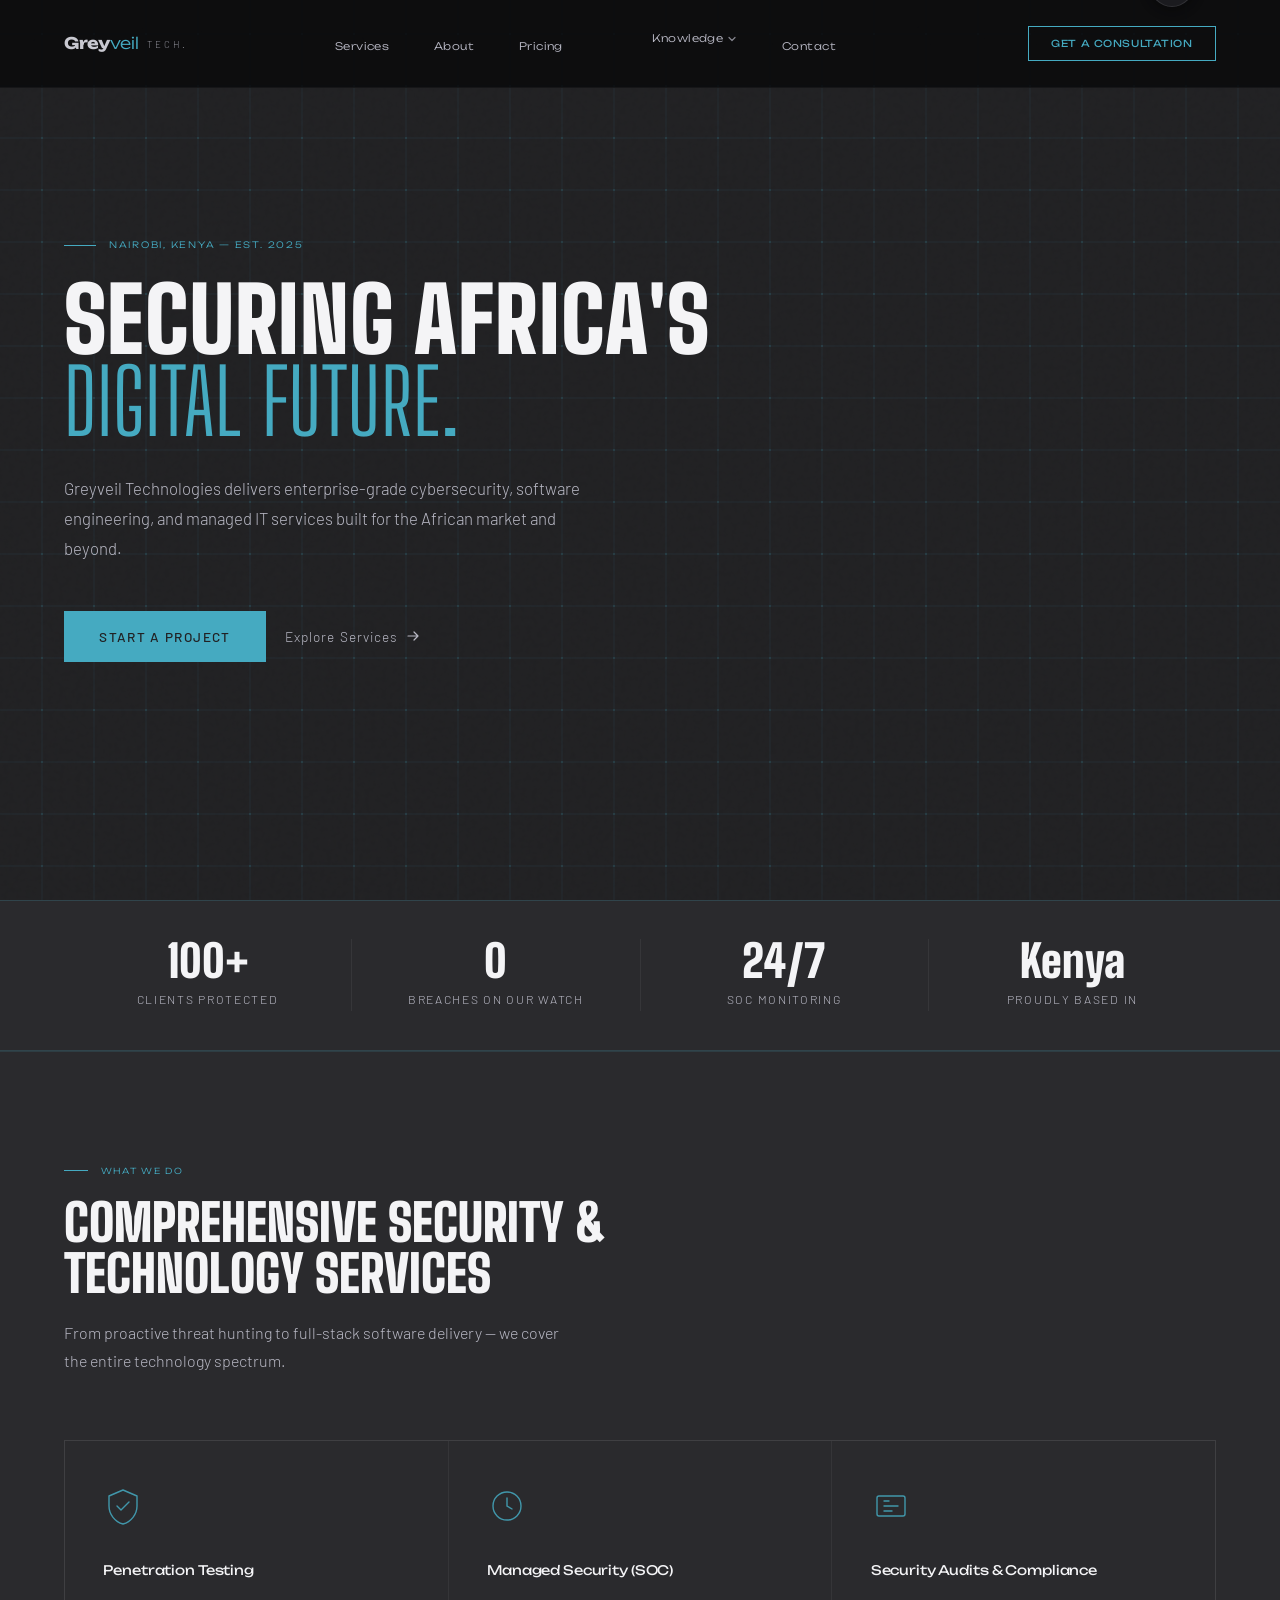
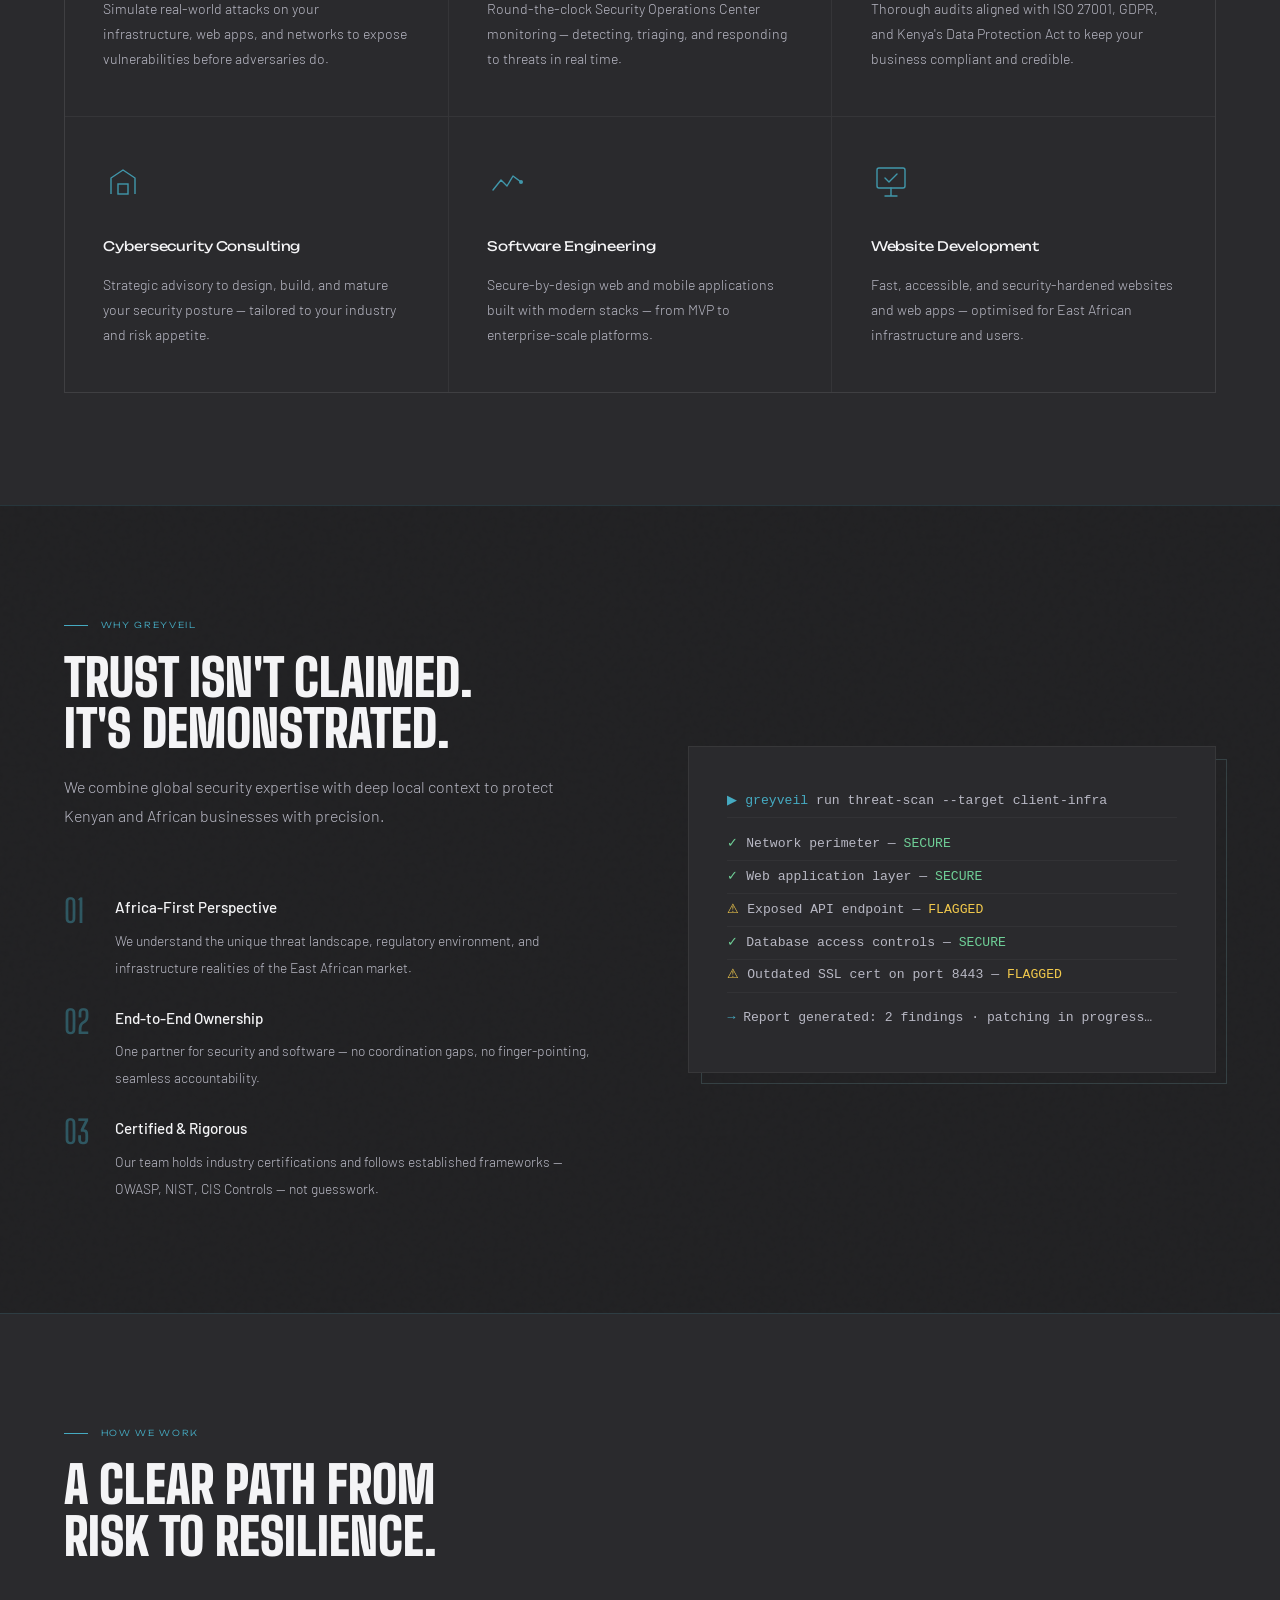
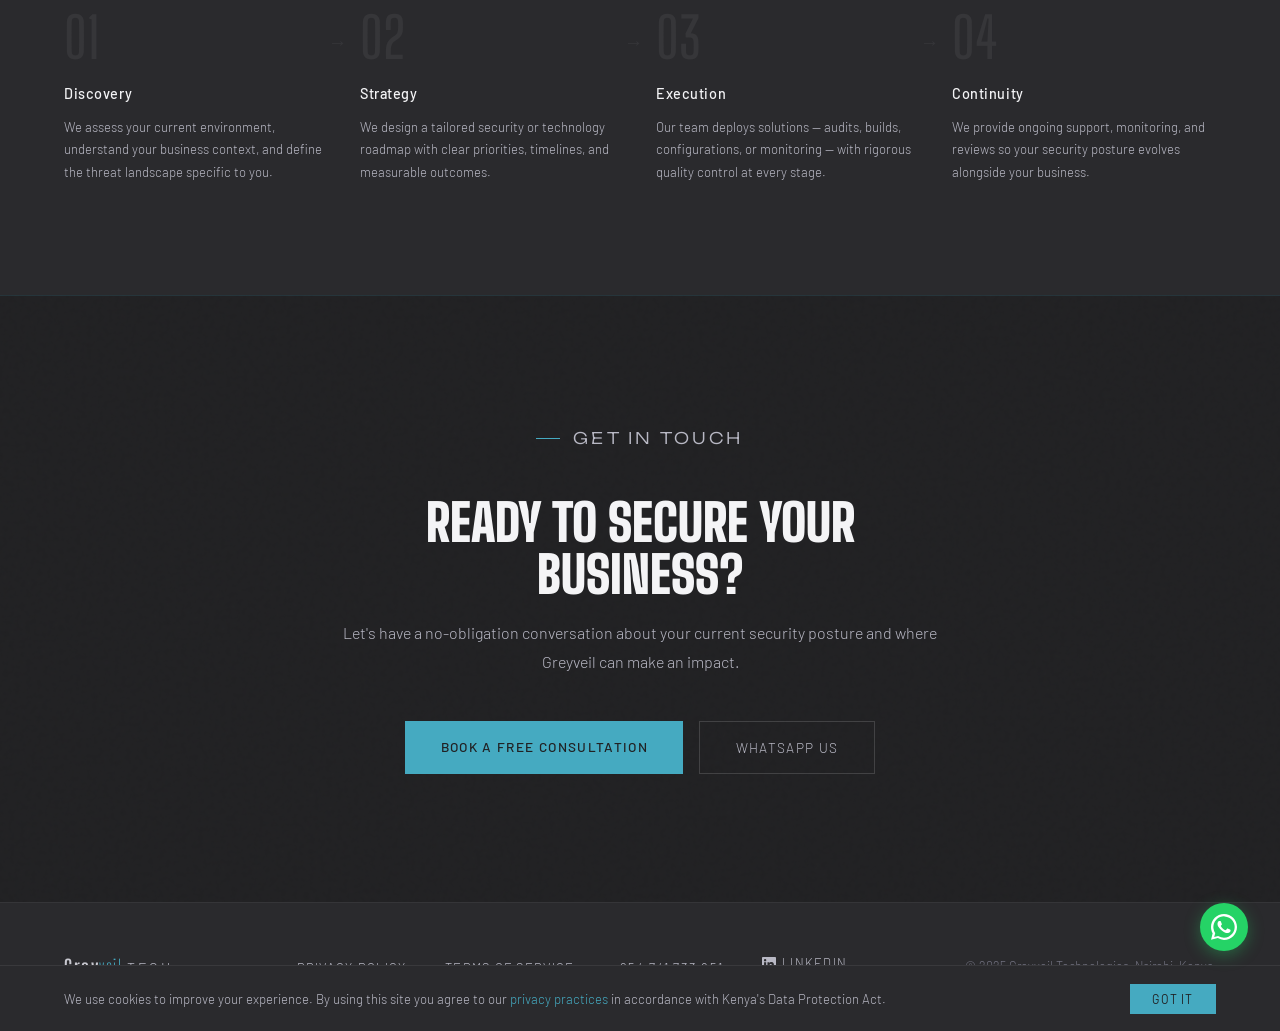
==== commit 1684e767: "homepage slight changes" ====
--- a/index.html
+++ b/index.html
@@ -15,9 +15,8 @@
   <meta property="og:image:alt" content="Greyveil Technologies — Securing Africa's Digital Future"/>
   <meta name="twitter:image" content="https://greyveiltech.netlify.app/assets/og-image.svg"/>
   <meta name="twitter:card" content="summary_large_image"/>
-  <meta property="og:url" content="https://greyveil.com/"/>
+  <meta property="og:url" content="https://greyveiltech.netlify.app/"/>
   <meta property="og:site_name" content="Greyveil Technologies"/>
-  <meta name="twitter:card" content="summary"/>
   <meta name="twitter:title" content="Greyveil Technologies | Cybersecurity & IT Services — Nairobi, Kenya"/>
   <meta name="twitter:description" content="Greyveil Technologies — Enterprise-grade cybersecurity, software engineering and managed IT services based in Nairobi, Kenya. Securing Africa's digital future."/>
   <link rel="icon" type="image/svg+xml" href="data:image/svg+xml,<svg xmlns='http://www.w3.org/2000/svg' viewBox='0 0 100 100'><text y='0.9em' font-size='90' fill='%237eb8c4'>G</text></svg>"/>
@@ -30,11 +29,11 @@
   [{
       "@context": "https://schema.org",
       "@type": "ProfessionalService",
-      "@id": "https://greyveiltech.netlify.app/#organisation",
+      "@id": "https://greyveiltech.netlify.app/#organization",
       "name": "Greyveil Technologies",
       "alternateName": "Greyveil Tech",
       "url": "https://greyveiltech.netlify.app",
-      "logo": "https://greyveiltech.netlify.app/assets/styles.css",
+      "logo": "https://greyveiltech.netlify.app/assets/og-image.svg",
       "description": "Enterprise-grade cybersecurity, software engineering and managed IT services based in Nairobi, Kenya.",
       "foundingDate": "2025",
       "address": {
@@ -100,9 +99,10 @@
       </li>
       <li><a href="/contact">Contact</a></li>
       <li class="mobile-rule" aria-hidden="true"></li>
-      <li class="mobile-cta-item"><a href="/contact" class="btn-primary" style="font-size:0.8rem;padding:0.65rem 1.4rem;display:inline-block;">Get a Consultation</a></li>
+      <li class="mobile-cta-item"><a href="/contact" class="btn-primary">Get a Consultation</a></li>
     </ul>
     <a href="/contact" class="nav-cta desktop-cta">Get a Consultation</a>
+    <button id="theme-toggle" class="theme-toggle" aria-label="Toggle theme">&#9728;</button>
     <button class="hamburger" id="hamburger" aria-label="Toggle menu">
       <span></span><span></span><span></span>
     </button>
@@ -159,7 +159,7 @@
     <div class="services-grid">
 
       <a href="/services#pentest" class="service-card" style="text-decoration:none;">
-        <svg class="service-icon" viewBox="0 0 40 40" fill="none" xmlns="http://www.w3.org/2000/svg" role="img" aria-label="Penetration Testing icon">
+        <svg class="service-icon" viewBox="0 0 40 40" fill="none" xmlns="http://www.w3.org/2000/svg" aria-hidden="true">
           <path d="M20 4L6 10v10c0 8.284 5.96 16.032 14 18 8.04-1.968 14-9.716 14-18V10L20 4z" stroke="currentColor" stroke-width="1.4" stroke-linejoin="round"/>
           <path d="M14 20l4 4 8-8" stroke="currentColor" stroke-width="1.4" stroke-linecap="round" stroke-linejoin="round"/>
         </svg>
@@ -168,7 +168,7 @@
       </a>
 
       <a href="/services#soc" class="service-card" style="text-decoration:none;">
-        <svg class="service-icon" viewBox="0 0 40 40" fill="none" xmlns="http://www.w3.org/2000/svg" role="img" aria-label="Managed Security SOC icon">
+        <svg class="service-icon" viewBox="0 0 40 40" fill="none" xmlns="http://www.w3.org/2000/svg" aria-hidden="true">
           <circle cx="20" cy="20" r="14" stroke="currentColor" stroke-width="1.4"/>
           <path d="M20 12v8l5 3" stroke="currentColor" stroke-width="1.4" stroke-linecap="round"/>
         </svg>
@@ -177,7 +177,7 @@
       </a>
 
       <a href="/services#audit" class="service-card" style="text-decoration:none;">
-        <svg class="service-icon" viewBox="0 0 40 40" fill="none" xmlns="http://www.w3.org/2000/svg" role="img" aria-label="Security Audits icon">
+        <svg class="service-icon" viewBox="0 0 40 40" fill="none" xmlns="http://www.w3.org/2000/svg" aria-hidden="true">
           <rect x="6" y="10" width="28" height="20" rx="2" stroke="currentColor" stroke-width="1.4"/>
           <path d="M13 20h14M13 25h8" stroke="currentColor" stroke-width="1.4" stroke-linecap="round"/>
           <path d="M13 15h5" stroke="currentColor" stroke-width="1.4" stroke-linecap="round"/>
@@ -187,7 +187,7 @@
       </a>
 
       <a href="/services#consulting" class="service-card" style="text-decoration:none;">
-        <svg class="service-icon" viewBox="0 0 40 40" fill="none" xmlns="http://www.w3.org/2000/svg" role="img" aria-label="Cybersecurity Consulting icon">
+        <svg class="service-icon" viewBox="0 0 40 40" fill="none" xmlns="http://www.w3.org/2000/svg" aria-hidden="true">
           <path d="M8 32V16l12-8 12 8v16" stroke="currentColor" stroke-width="1.4" stroke-linejoin="round"/>
           <rect x="15" y="22" width="10" height="10" stroke="currentColor" stroke-width="1.4"/>
         </svg>
@@ -196,7 +196,7 @@
       </a>
 
       <a href="/services#software" class="service-card" style="text-decoration:none;">
-        <svg class="service-icon" viewBox="0 0 40 40" fill="none" xmlns="http://www.w3.org/2000/svg" role="img" aria-label="Software Engineering icon">
+        <svg class="service-icon" viewBox="0 0 40 40" fill="none" xmlns="http://www.w3.org/2000/svg" aria-hidden="true">
           <polyline points="6,28 14,18 20,24 26,14 34,20" stroke="currentColor" stroke-width="1.4" stroke-linecap="round" stroke-linejoin="round"/>
           <circle cx="34" cy="20" r="2" fill="currentColor"/>
         </svg>
@@ -205,7 +205,7 @@
       </a>
 
       <a href="/services#webdev" class="service-card" style="text-decoration:none;">
-        <svg class="service-icon" viewBox="0 0 40 40" fill="none" xmlns="http://www.w3.org/2000/svg" role="img" aria-label="Web Development icon">
+        <svg class="service-icon" viewBox="0 0 40 40" fill="none" xmlns="http://www.w3.org/2000/svg" aria-hidden="true">
           <rect x="6" y="6" width="28" height="20" rx="2" stroke="currentColor" stroke-width="1.4"/>
           <path d="M14 34h12M20 26v8" stroke="currentColor" stroke-width="1.4" stroke-linecap="round"/>
           <path d="M14 16l4 4 8-8" stroke="currentColor" stroke-width="1.4" stroke-linecap="round" stroke-linejoin="round"/>
@@ -218,7 +218,7 @@
   </section>
 
   <!-- ── WHY US ── -->
-  <section id="why" style="padding: 7rem 4rem;">
+  <section id="why">
     <div>
       <p class="section-label">Why Greyveil</p>
       <h2>Trust isn't claimed.<br>It's demonstrated.</h2>
@@ -294,14 +294,12 @@
   <!-- ── CTA ── -->
   <section id="cta">
     <div class="cta-inner">
-      <p class="section-label" style="justify-content:center;">Get In Touch</p>
+      <p class="section-label">Get In Touch</p>
       <h2>Ready to secure your business?</h2>
       <p>Let's have a no-obligation conversation about your current security posture and where Greyveil can make an impact.</p>
       <div class="cta-actions">
         <a href="/contact" class="btn-primary">Book a Free Consultation</a>
-      
-  <button id="theme-toggle" class="theme-toggle" aria-label="Toggle theme">&#9728;</button>
-  <a href="https://wa.me/254741733851" target="_blank" class="btn-outline">WhatsApp Us</a>
+        <a href="https://wa.me/254741733851" target="_blank" class="btn-outline">WhatsApp Us</a>
       </div>
     </div>
   </section>
@@ -317,7 +315,7 @@
       <li><a href="/terms">Terms of Service</a></li>
       <li><a href="tel:+254741733851">+254 741 733 851</a></li>
       <li>
-        <a href="https://www.linkedin.com/in/collins-gichuki-b3740338a/" target="_blank" rel="noopener noreferrer" style="display:flex;align-items:center;gap:0.4rem;">
+        <a href="https://www.linkedin.com/in/collins-gichuki-b3740338a/" target="_blank" rel="noopener noreferrer" class="footer-social-link">
           <svg width="14" height="14" viewBox="0 0 24 24" fill="currentColor" xmlns="http://www.w3.org/2000/svg" aria-hidden="true" focusable="false">
             <path d="M20.447 20.452h-3.554v-5.569c0-1.328-.027-3.037-1.852-3.037-1.853 0-2.136 1.445-2.136 2.939v5.667H9.351V9h3.414v1.561h.046c.477-.9 1.637-1.85 3.37-1.85 3.601 0 4.267 2.37 4.267 5.455v6.286zM5.337 7.433a2.062 2.062 0 01-2.063-2.065 2.064 2.064 0 112.063 2.065zm1.782 13.019H3.555V9h3.564v11.452zM22.225 0H1.771C.792 0 0 .774 0 1.729v20.542C0 23.227.792 24 1.771 24h20.451C23.2 24 24 23.227 24 22.271V1.729C24 .774 23.2 0 22.222 0h.003z"/>
           </svg>
@@ -346,7 +344,7 @@
 
   <!-- ── COOKIE NOTICE ── -->
   <div class="cookie-bar" id="cookie-bar">
-    <span>We use cookies to improve your experience. By using this site you agree to our <a href="/contact">privacy practices</a> in accordance with Kenya's Data Protection Act.</span>
+    <span>We use cookies to improve your experience. By using this site you agree to our <a href="/privacy-policy">privacy practices</a> in accordance with Kenya's Data Protection Act.</span>
     <button class="cookie-accept" id="cookie-accept">Got it</button>
   </div>
 
@@ -472,13 +470,14 @@
         }
       }
 
+      let animId = null;
       function loop() {
         update();
         ctx.clearRect(0, 0, W, H);
         drawLines(true);
         drawLines(false);
         drawNodes();
-        requestAnimationFrame(loop);
+        animId = requestAnimationFrame(loop);
       }
 
       // only track mouse on desktop
@@ -494,13 +493,22 @@
         heroSection.addEventListener('mouseleave', () => { targetX = -9999; targetY = -9999; });
       }
 
+      // pause animation when hero is off-screen
+      const visObserver = new IntersectionObserver(entries => {
+        if (entries[0].isIntersecting) {
+          if (!animId) animId = requestAnimationFrame(loop);
+        } else {
+          if (animId) { cancelAnimationFrame(animId); animId = null; }
+        }
+      }, { threshold: 0 });
+
       window.addEventListener('resize', resize);
       resize();
-      loop();
+      visObserver.observe(heroSection);
     })();
   </script>
 
 
-  <script src="/assets/nav.js" defer></script>
+  <script src="/assets/nav.js"></script>
 </body>
 </html>
--- a/assets/styles.css
+++ b/assets/styles.css
@@ -110,6 +110,21 @@
   color: var(--white);
 }
 
+.nav-links a.nav-active,
+.nav-links .dropdown-toggle.nav-active {
+  color: var(--accent);
+  position: relative;
+}
+.nav-links a.nav-active::after,
+.nav-links .dropdown-toggle.nav-active::after {
+  content: '';
+  position: absolute;
+  bottom: -4px;
+  left: 0; right: 0;
+  height: 1px;
+  background: var(--accent);
+}
+
 .nav-cta {
   background: transparent;
   border: 1px solid var(--accent);
@@ -476,6 +491,7 @@
   grid-template-columns: 1fr 1fr;
   gap: 6rem;
   align-items: center;
+  padding: 7rem 4rem;
 }
 
 .why-visual { position: relative; }
@@ -630,6 +646,10 @@
   flex-wrap: wrap;
 }
 
+#cta .section-label {
+  justify-content: center;
+}
+
 
 /* ── 15. FOOTER ── */
 
@@ -678,6 +698,12 @@
 }
 
 .footer-links a:hover { color: var(--white); }
+
+.footer-social-link {
+  display: flex;
+  align-items: center;
+  gap: 0.4rem;
+}
 
 .footer-copy {
   font-size: 0.78rem;
@@ -1296,6 +1322,8 @@
   }
   .nav-links > li > a:not(.btn-primary):hover { color: var(--accent); }
   .nav-links > li > a:not(.btn-primary):hover::after { opacity: 1; transform: translateX(0); }
+  .nav-links > li > a.nav-active:not(.btn-primary) { color: var(--accent); }
+  .nav-links > li > a.nav-active:not(.btn-primary)::after { opacity: 1; transform: translateX(0); }
 
   /* section divider rule inside mobile nav */
   .nav-links li.mobile-rule {
@@ -2185,4 +2213,17 @@
     .toc ol { padding-left: 1.3rem; }
     .toc li { font-size: 0.88rem; color: var(--grey-pale); margin-bottom: 0.35rem; }
     .toc a { color: var(--grey-pale); }
-    .toc a:hover { color: var(--accent); }+    .toc a:hover { color: var(--accent); }
+
+/* ── PAGE TRANSITIONS ── */
+body {
+  opacity: 0;
+  animation: pageIn 0.35s ease forwards;
+}
+@keyframes pageIn {
+  from { opacity: 0; transform: translateY(6px); }
+  to   { opacity: 1; transform: translateY(0); }
+}
+a[href].transition-out {
+  pointer-events: none;
+}
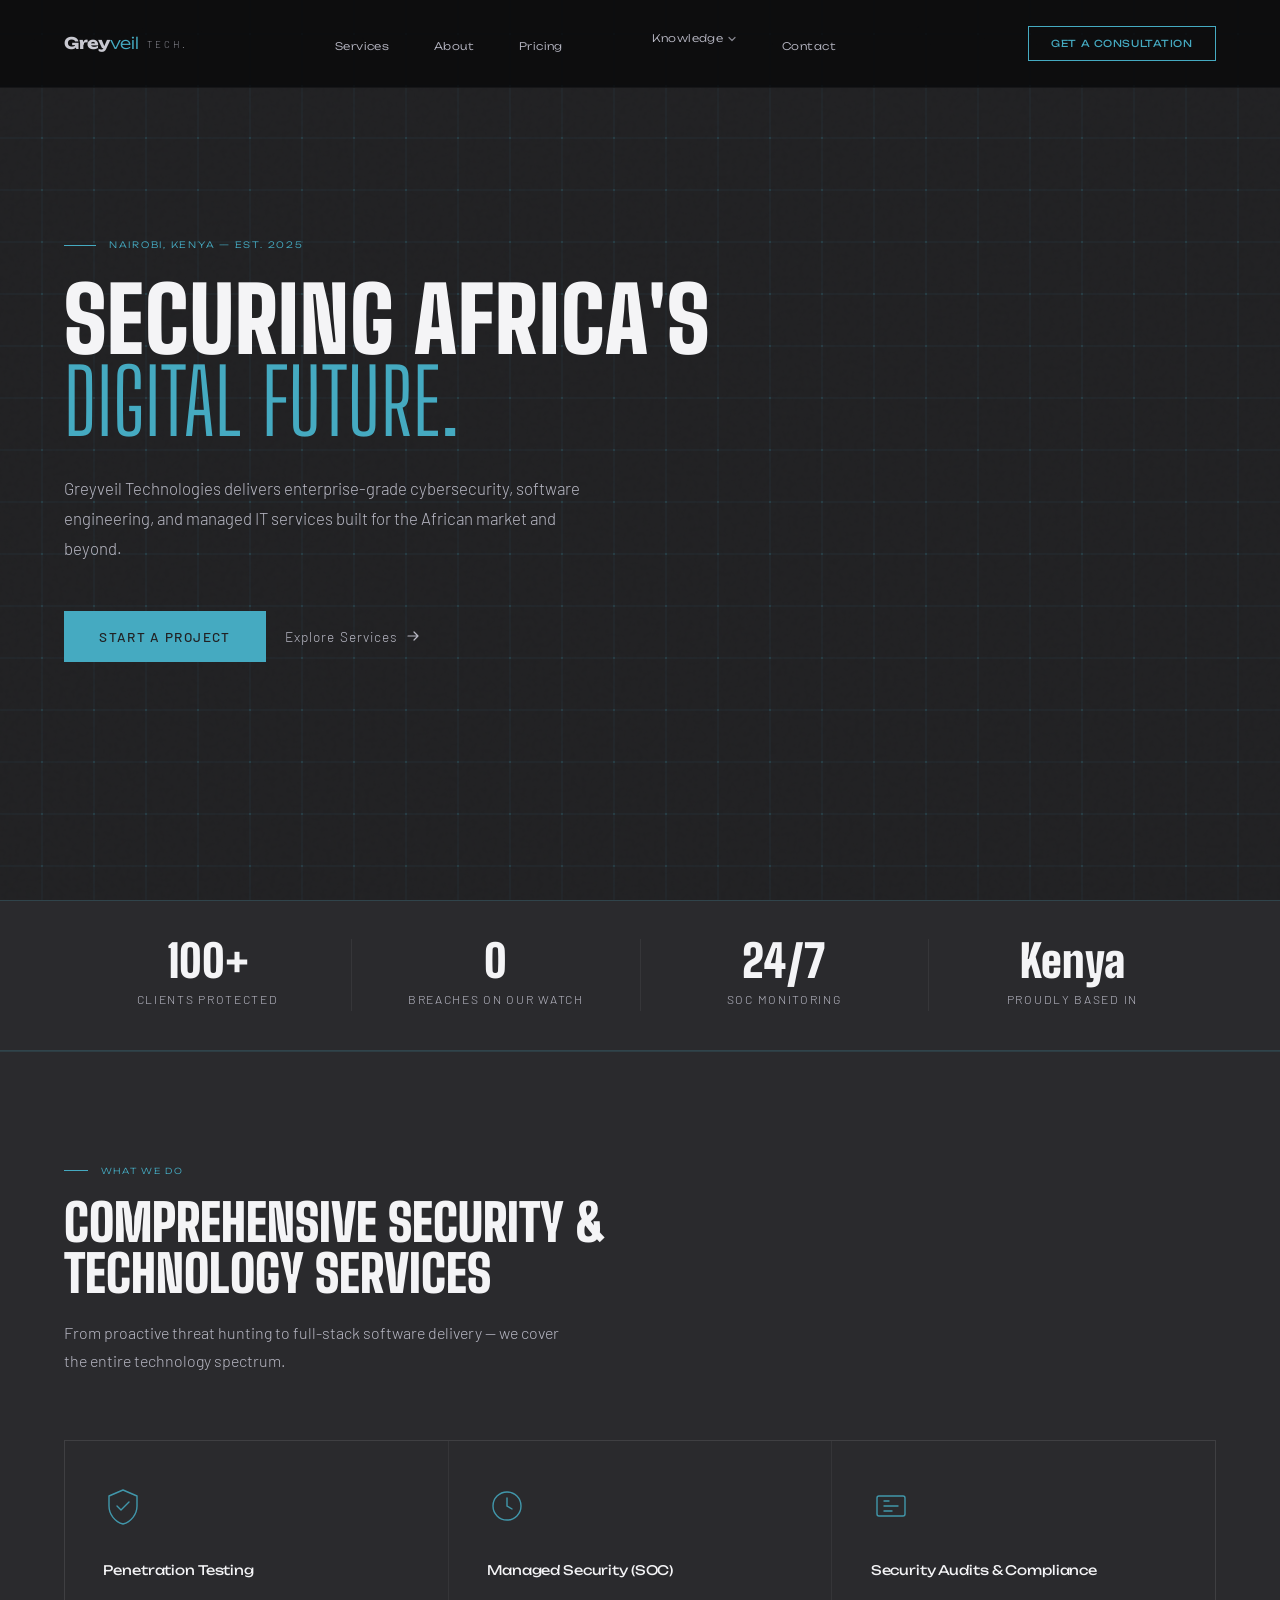
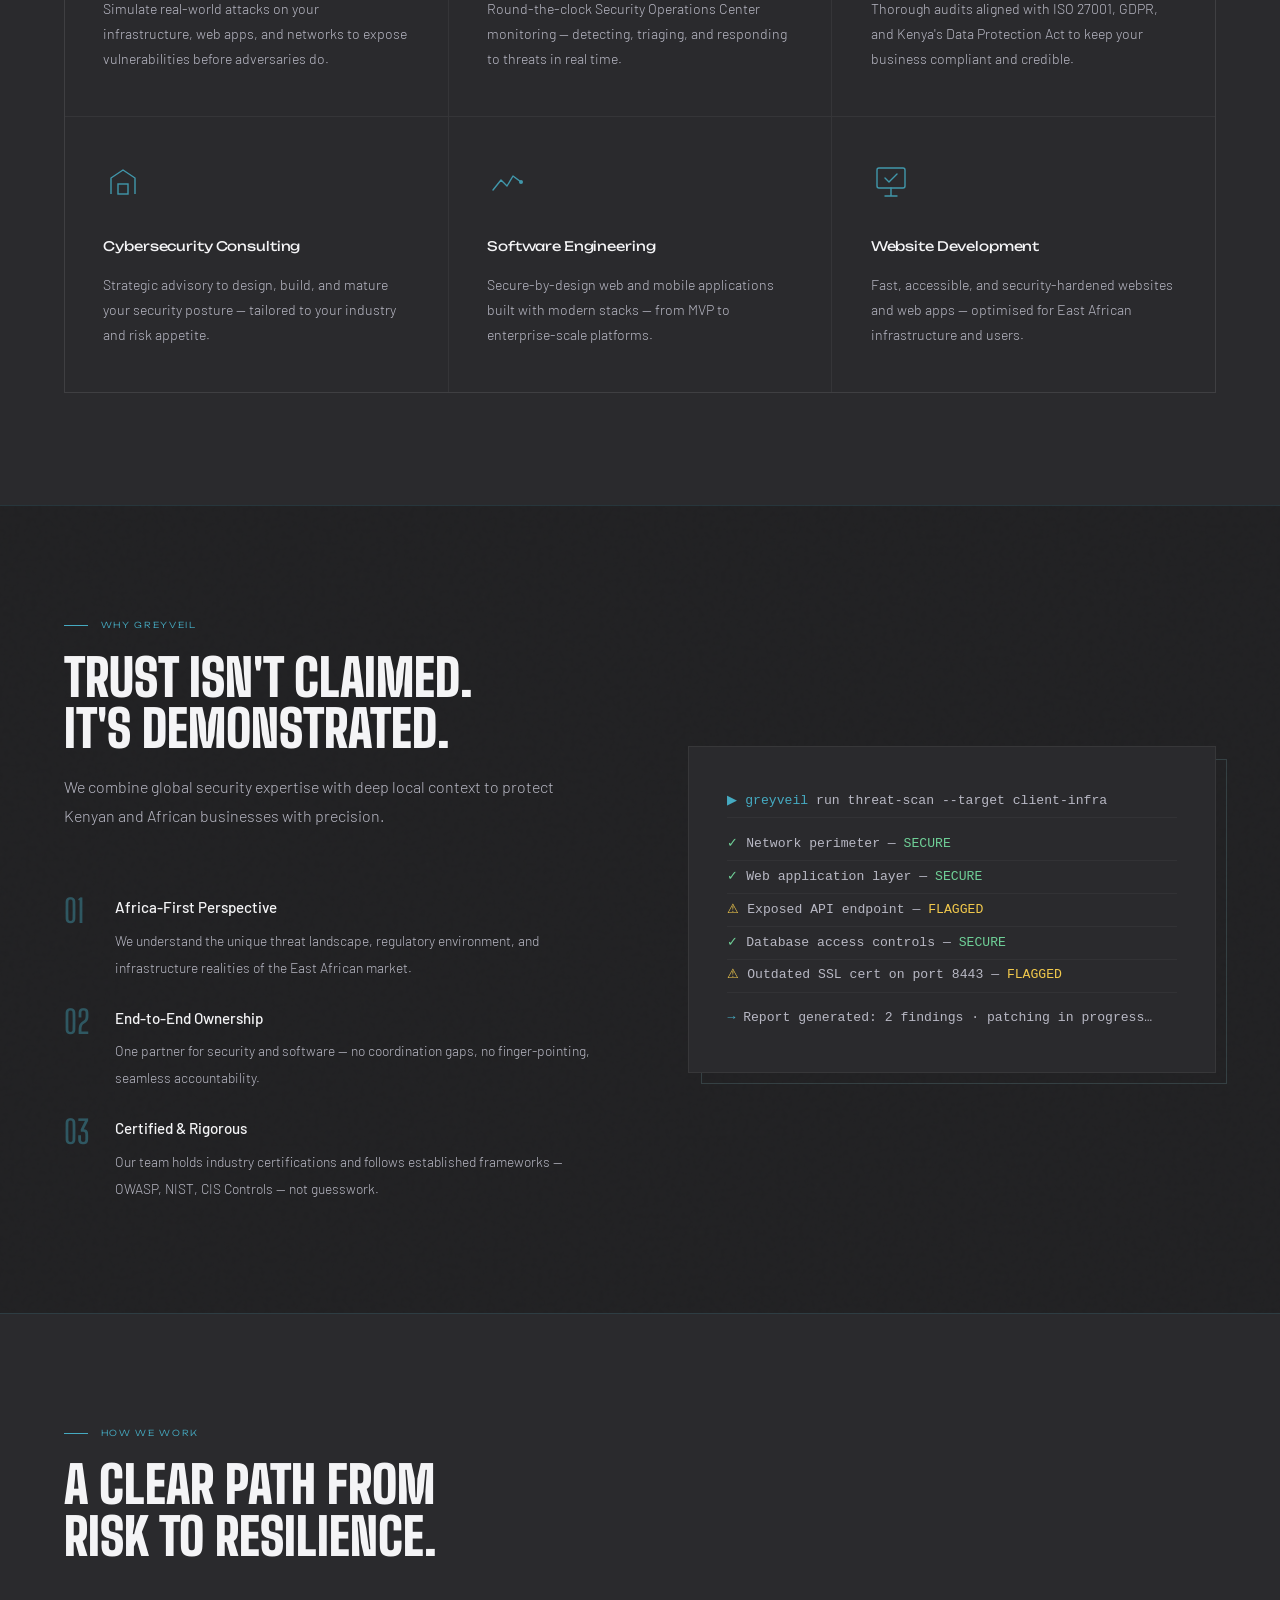
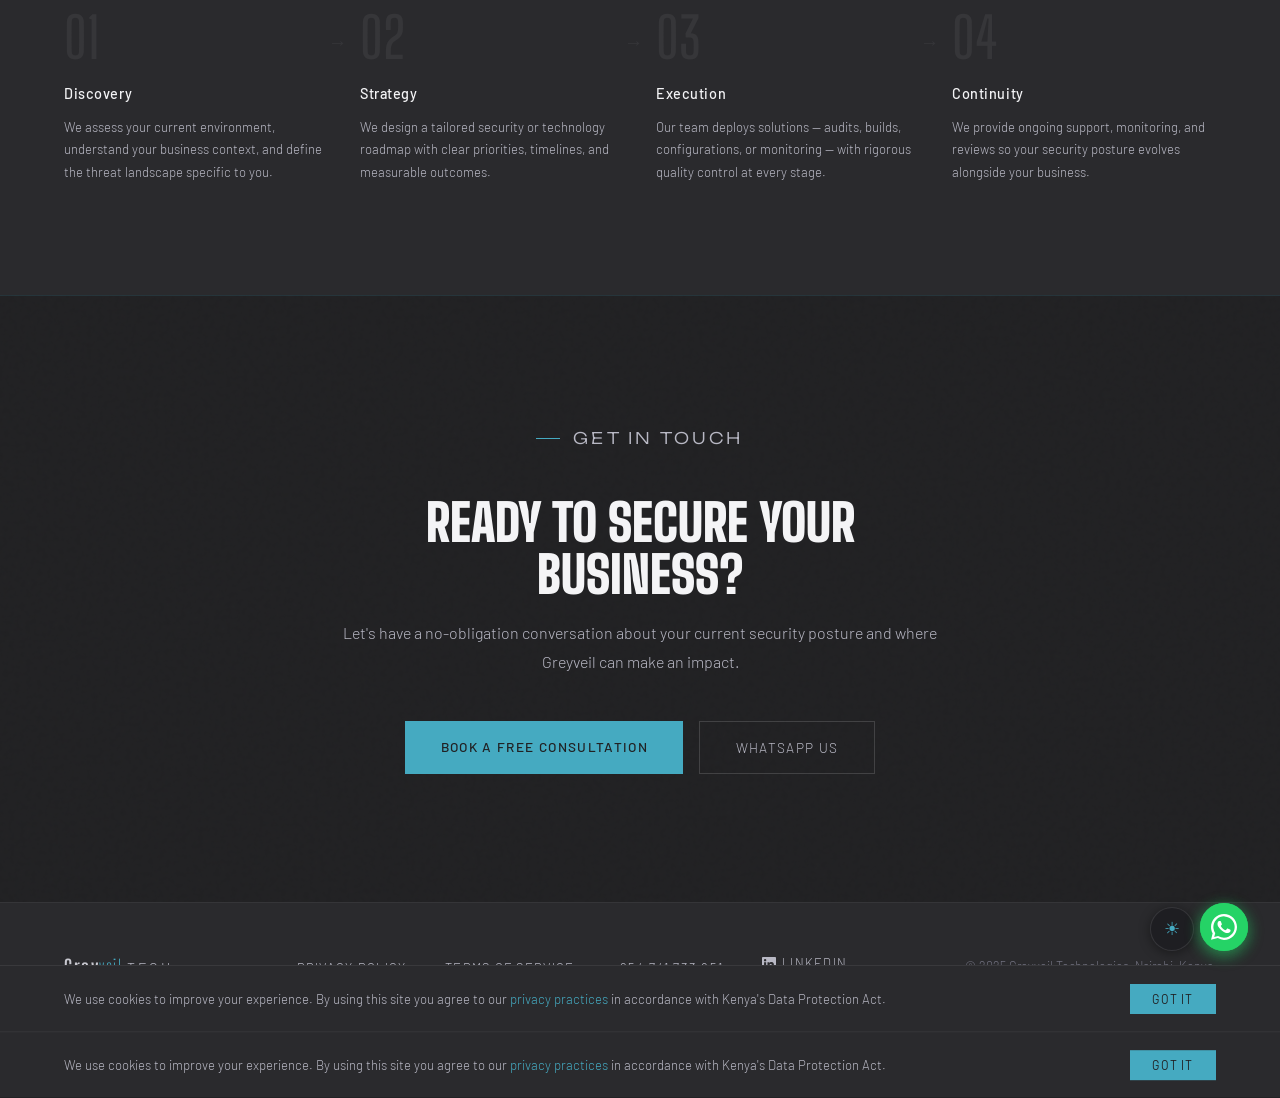
==== commit a56064ec: "bug with the whatsapp button and scroll up 3rd fix" ====
--- a/index.html
+++ b/index.html
@@ -15,8 +15,9 @@
   <meta property="og:image:alt" content="Greyveil Technologies — Securing Africa's Digital Future"/>
   <meta name="twitter:image" content="https://greyveiltech.netlify.app/assets/og-image.svg"/>
   <meta name="twitter:card" content="summary_large_image"/>
-  <meta property="og:url" content="https://greyveiltech.netlify.app/"/>
+  <meta property="og:url" content="https://greyveil.com/"/>
   <meta property="og:site_name" content="Greyveil Technologies"/>
+  <meta name="twitter:card" content="summary"/>
   <meta name="twitter:title" content="Greyveil Technologies | Cybersecurity & IT Services — Nairobi, Kenya"/>
   <meta name="twitter:description" content="Greyveil Technologies — Enterprise-grade cybersecurity, software engineering and managed IT services based in Nairobi, Kenya. Securing Africa's digital future."/>
   <link rel="icon" type="image/svg+xml" href="data:image/svg+xml,<svg xmlns='http://www.w3.org/2000/svg' viewBox='0 0 100 100'><text y='0.9em' font-size='90' fill='%237eb8c4'>G</text></svg>"/>
@@ -29,11 +30,11 @@
   [{
       "@context": "https://schema.org",
       "@type": "ProfessionalService",
-      "@id": "https://greyveiltech.netlify.app/#organization",
+      "@id": "https://greyveiltech.netlify.app/#organisation",
       "name": "Greyveil Technologies",
       "alternateName": "Greyveil Tech",
       "url": "https://greyveiltech.netlify.app",
-      "logo": "https://greyveiltech.netlify.app/assets/og-image.svg",
+      "logo": "https://greyveiltech.netlify.app/assets/styles.css",
       "description": "Enterprise-grade cybersecurity, software engineering and managed IT services based in Nairobi, Kenya.",
       "foundingDate": "2025",
       "address": {
@@ -99,10 +100,9 @@
       </li>
       <li><a href="/contact">Contact</a></li>
       <li class="mobile-rule" aria-hidden="true"></li>
-      <li class="mobile-cta-item"><a href="/contact" class="btn-primary">Get a Consultation</a></li>
+      <li class="mobile-cta-item"><a href="/contact" class="btn-primary" style="font-size:0.8rem;padding:0.65rem 1.4rem;display:inline-block;">Get a Consultation</a></li>
     </ul>
     <a href="/contact" class="nav-cta desktop-cta">Get a Consultation</a>
-    <button id="theme-toggle" class="theme-toggle" aria-label="Toggle theme">&#9728;</button>
     <button class="hamburger" id="hamburger" aria-label="Toggle menu">
       <span></span><span></span><span></span>
     </button>
@@ -159,7 +159,7 @@
     <div class="services-grid">
 
       <a href="/services#pentest" class="service-card" style="text-decoration:none;">
-        <svg class="service-icon" viewBox="0 0 40 40" fill="none" xmlns="http://www.w3.org/2000/svg" aria-hidden="true">
+        <svg class="service-icon" viewBox="0 0 40 40" fill="none" xmlns="http://www.w3.org/2000/svg" role="img" aria-label="Penetration Testing icon">
           <path d="M20 4L6 10v10c0 8.284 5.96 16.032 14 18 8.04-1.968 14-9.716 14-18V10L20 4z" stroke="currentColor" stroke-width="1.4" stroke-linejoin="round"/>
           <path d="M14 20l4 4 8-8" stroke="currentColor" stroke-width="1.4" stroke-linecap="round" stroke-linejoin="round"/>
         </svg>
@@ -168,7 +168,7 @@
       </a>
 
       <a href="/services#soc" class="service-card" style="text-decoration:none;">
-        <svg class="service-icon" viewBox="0 0 40 40" fill="none" xmlns="http://www.w3.org/2000/svg" aria-hidden="true">
+        <svg class="service-icon" viewBox="0 0 40 40" fill="none" xmlns="http://www.w3.org/2000/svg" role="img" aria-label="Managed Security SOC icon">
           <circle cx="20" cy="20" r="14" stroke="currentColor" stroke-width="1.4"/>
           <path d="M20 12v8l5 3" stroke="currentColor" stroke-width="1.4" stroke-linecap="round"/>
         </svg>
@@ -177,7 +177,7 @@
       </a>
 
       <a href="/services#audit" class="service-card" style="text-decoration:none;">
-        <svg class="service-icon" viewBox="0 0 40 40" fill="none" xmlns="http://www.w3.org/2000/svg" aria-hidden="true">
+        <svg class="service-icon" viewBox="0 0 40 40" fill="none" xmlns="http://www.w3.org/2000/svg" role="img" aria-label="Security Audits icon">
           <rect x="6" y="10" width="28" height="20" rx="2" stroke="currentColor" stroke-width="1.4"/>
           <path d="M13 20h14M13 25h8" stroke="currentColor" stroke-width="1.4" stroke-linecap="round"/>
           <path d="M13 15h5" stroke="currentColor" stroke-width="1.4" stroke-linecap="round"/>
@@ -187,7 +187,7 @@
       </a>
 
       <a href="/services#consulting" class="service-card" style="text-decoration:none;">
-        <svg class="service-icon" viewBox="0 0 40 40" fill="none" xmlns="http://www.w3.org/2000/svg" aria-hidden="true">
+        <svg class="service-icon" viewBox="0 0 40 40" fill="none" xmlns="http://www.w3.org/2000/svg" role="img" aria-label="Cybersecurity Consulting icon">
           <path d="M8 32V16l12-8 12 8v16" stroke="currentColor" stroke-width="1.4" stroke-linejoin="round"/>
           <rect x="15" y="22" width="10" height="10" stroke="currentColor" stroke-width="1.4"/>
         </svg>
@@ -196,7 +196,7 @@
       </a>
 
       <a href="/services#software" class="service-card" style="text-decoration:none;">
-        <svg class="service-icon" viewBox="0 0 40 40" fill="none" xmlns="http://www.w3.org/2000/svg" aria-hidden="true">
+        <svg class="service-icon" viewBox="0 0 40 40" fill="none" xmlns="http://www.w3.org/2000/svg" role="img" aria-label="Software Engineering icon">
           <polyline points="6,28 14,18 20,24 26,14 34,20" stroke="currentColor" stroke-width="1.4" stroke-linecap="round" stroke-linejoin="round"/>
           <circle cx="34" cy="20" r="2" fill="currentColor"/>
         </svg>
@@ -205,7 +205,7 @@
       </a>
 
       <a href="/services#webdev" class="service-card" style="text-decoration:none;">
-        <svg class="service-icon" viewBox="0 0 40 40" fill="none" xmlns="http://www.w3.org/2000/svg" aria-hidden="true">
+        <svg class="service-icon" viewBox="0 0 40 40" fill="none" xmlns="http://www.w3.org/2000/svg" role="img" aria-label="Web Development icon">
           <rect x="6" y="6" width="28" height="20" rx="2" stroke="currentColor" stroke-width="1.4"/>
           <path d="M14 34h12M20 26v8" stroke="currentColor" stroke-width="1.4" stroke-linecap="round"/>
           <path d="M14 16l4 4 8-8" stroke="currentColor" stroke-width="1.4" stroke-linecap="round" stroke-linejoin="round"/>
@@ -218,7 +218,7 @@
   </section>
 
   <!-- ── WHY US ── -->
-  <section id="why">
+  <section id="why" style="padding: 7rem 4rem;">
     <div>
       <p class="section-label">Why Greyveil</p>
       <h2>Trust isn't claimed.<br>It's demonstrated.</h2>
@@ -294,12 +294,12 @@
   <!-- ── CTA ── -->
   <section id="cta">
     <div class="cta-inner">
-      <p class="section-label">Get In Touch</p>
+      <p class="section-label" style="justify-content:center;">Get In Touch</p>
       <h2>Ready to secure your business?</h2>
       <p>Let's have a no-obligation conversation about your current security posture and where Greyveil can make an impact.</p>
       <div class="cta-actions">
         <a href="/contact" class="btn-primary">Book a Free Consultation</a>
-        <a href="https://wa.me/254741733851" target="_blank" class="btn-outline">WhatsApp Us</a>
+        <a href="https://wa.me/254741733851" target="_blank" rel="noopener noreferrer" class="btn-outline">WhatsApp Us</a>
       </div>
     </div>
   </section>
@@ -315,7 +315,7 @@
       <li><a href="/terms">Terms of Service</a></li>
       <li><a href="tel:+254741733851">+254 741 733 851</a></li>
       <li>
-        <a href="https://www.linkedin.com/in/collins-gichuki-b3740338a/" target="_blank" rel="noopener noreferrer" class="footer-social-link">
+        <a href="https://www.linkedin.com/in/collins-gichuki-b3740338a/" target="_blank" rel="noopener noreferrer" style="display:flex;align-items:center;gap:0.4rem;">
           <svg width="14" height="14" viewBox="0 0 24 24" fill="currentColor" xmlns="http://www.w3.org/2000/svg" aria-hidden="true" focusable="false">
             <path d="M20.447 20.452h-3.554v-5.569c0-1.328-.027-3.037-1.852-3.037-1.853 0-2.136 1.445-2.136 2.939v5.667H9.351V9h3.414v1.561h.046c.477-.9 1.637-1.85 3.37-1.85 3.601 0 4.267 2.37 4.267 5.455v6.286zM5.337 7.433a2.062 2.062 0 01-2.063-2.065 2.064 2.064 0 112.063 2.065zm1.782 13.019H3.555V9h3.564v11.452zM22.225 0H1.771C.792 0 0 .774 0 1.729v20.542C0 23.227.792 24 1.771 24h20.451C23.2 24 24 23.227 24 22.271V1.729C24 .774 23.2 0 22.222 0h.003z"/>
           </svg>
@@ -343,6 +343,25 @@
   </a>
 
   <!-- ── COOKIE NOTICE ── -->
+  <div class="cookie-bar" id="cookie-bar">
+    <span>We use cookies to improve your experience. By using this site you agree to our <a href="/contact">privacy practices</a> in accordance with Kenya's Data Protection Act.</span>
+    <button class="cookie-accept" id="cookie-accept">Got it</button>
+  </div>
+
+  <!-- ── FIXED UI ── -->
+  <button id="theme-toggle" class="theme-toggle" aria-label="Toggle theme">&#9728;</button>
+
+  <a href="https://wa.me/254741733851" target="_blank" rel="noopener noreferrer" class="wa-float" aria-label="Chat on WhatsApp">
+    <svg viewBox="0 0 24 24" xmlns="http://www.w3.org/2000/svg" aria-hidden="true" focusable="false">
+      <path d="M17.472 14.382c-.297-.149-1.758-.867-2.03-.967-.273-.099-.471-.148-.67.15-.197.297-.767.966-.94 1.164-.173.199-.347.223-.644.075-.297-.15-1.255-.463-2.39-1.475-.883-.788-1.48-1.761-1.653-2.059-.173-.297-.018-.458.13-.606.134-.133.298-.347.446-.52.149-.174.198-.298.298-.497.099-.198.05-.371-.025-.52-.075-.149-.669-1.612-.916-2.207-.242-.579-.487-.5-.669-.51-.173-.008-.371-.01-.57-.01-.198 0-.52.074-.792.372-.272.297-1.04 1.016-1.04 2.479 0 1.462 1.065 2.875 1.213 3.074.149.198 2.096 3.2 5.077 4.487.709.306 1.262.489 1.694.625.712.227 1.36.195 1.871.118.571-.085 1.758-.719 2.006-1.413.248-.694.248-1.289.173-1.413-.074-.124-.272-.198-.57-.347z"/>
+      <path d="M12 0C5.373 0 0 5.373 0 12c0 2.124.558 4.122 1.532 5.857L.057 23.882l6.196-1.624A11.945 11.945 0 0012 24c6.627 0 12-5.373 12-12S18.627 0 12 0zm0 21.818a9.818 9.818 0 01-5.012-1.378l-.36-.214-3.68.965.981-3.589-.234-.369A9.818 9.818 0 1112 21.818z"/>
+    </svg>
+  </a>
+
+  <a href="#" class="back-to-top" id="back-to-top" aria-label="Back to top">
+    <svg width="16" height="16" viewBox="0 0 16 16" fill="none" aria-hidden="true" focusable="false"><path d="M8 12V4M4 8l4-4 4 4" stroke="currentColor" stroke-width="1.3" stroke-linecap="round" stroke-linejoin="round"/></svg>
+  </a>
+
   <div class="cookie-bar" id="cookie-bar">
     <span>We use cookies to improve your experience. By using this site you agree to our <a href="/privacy-policy">privacy practices</a> in accordance with Kenya's Data Protection Act.</span>
     <button class="cookie-accept" id="cookie-accept">Got it</button>
@@ -470,14 +489,13 @@
         }
       }
 
-      let animId = null;
       function loop() {
         update();
         ctx.clearRect(0, 0, W, H);
         drawLines(true);
         drawLines(false);
         drawNodes();
-        animId = requestAnimationFrame(loop);
+        requestAnimationFrame(loop);
       }
 
       // only track mouse on desktop
@@ -493,22 +511,13 @@
         heroSection.addEventListener('mouseleave', () => { targetX = -9999; targetY = -9999; });
       }
 
-      // pause animation when hero is off-screen
-      const visObserver = new IntersectionObserver(entries => {
-        if (entries[0].isIntersecting) {
-          if (!animId) animId = requestAnimationFrame(loop);
-        } else {
-          if (animId) { cancelAnimationFrame(animId); animId = null; }
-        }
-      }, { threshold: 0 });
-
       window.addEventListener('resize', resize);
       resize();
-      visObserver.observe(heroSection);
+      loop();
     })();
   </script>
 
 
-  <script src="/assets/nav.js"></script>
+  <script src="/assets/nav.js" defer></script>
 </body>
 </html>
--- a/assets/styles.css
+++ b/assets/styles.css
@@ -491,7 +491,6 @@
   grid-template-columns: 1fr 1fr;
   gap: 6rem;
   align-items: center;
-  padding: 7rem 4rem;
 }
 
 .why-visual { position: relative; }
@@ -646,10 +645,6 @@
   flex-wrap: wrap;
 }
 
-#cta .section-label {
-  justify-content: center;
-}
-
 
 /* ── 15. FOOTER ── */
 
@@ -698,12 +693,6 @@
 }
 
 .footer-links a:hover { color: var(--white); }
-
-.footer-social-link {
-  display: flex;
-  align-items: center;
-  gap: 0.4rem;
-}
 
 .footer-copy {
   font-size: 0.78rem;
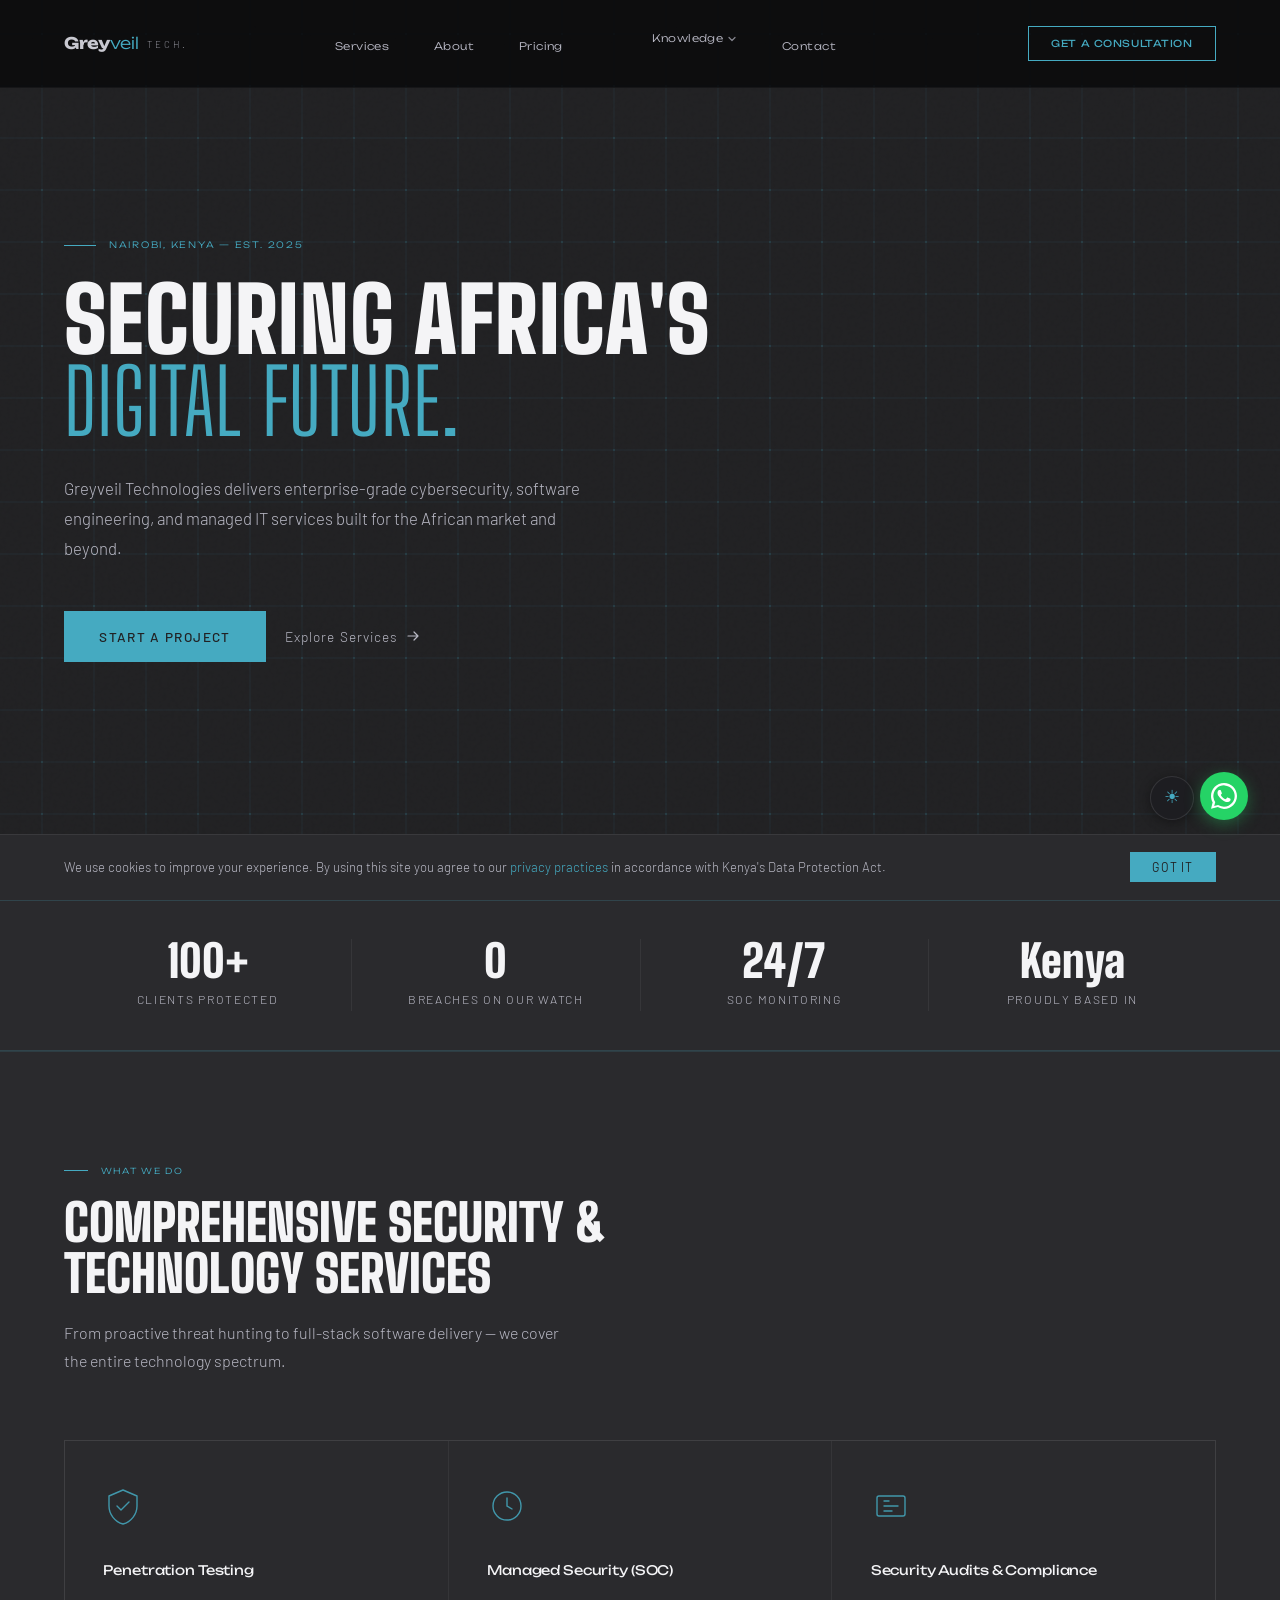
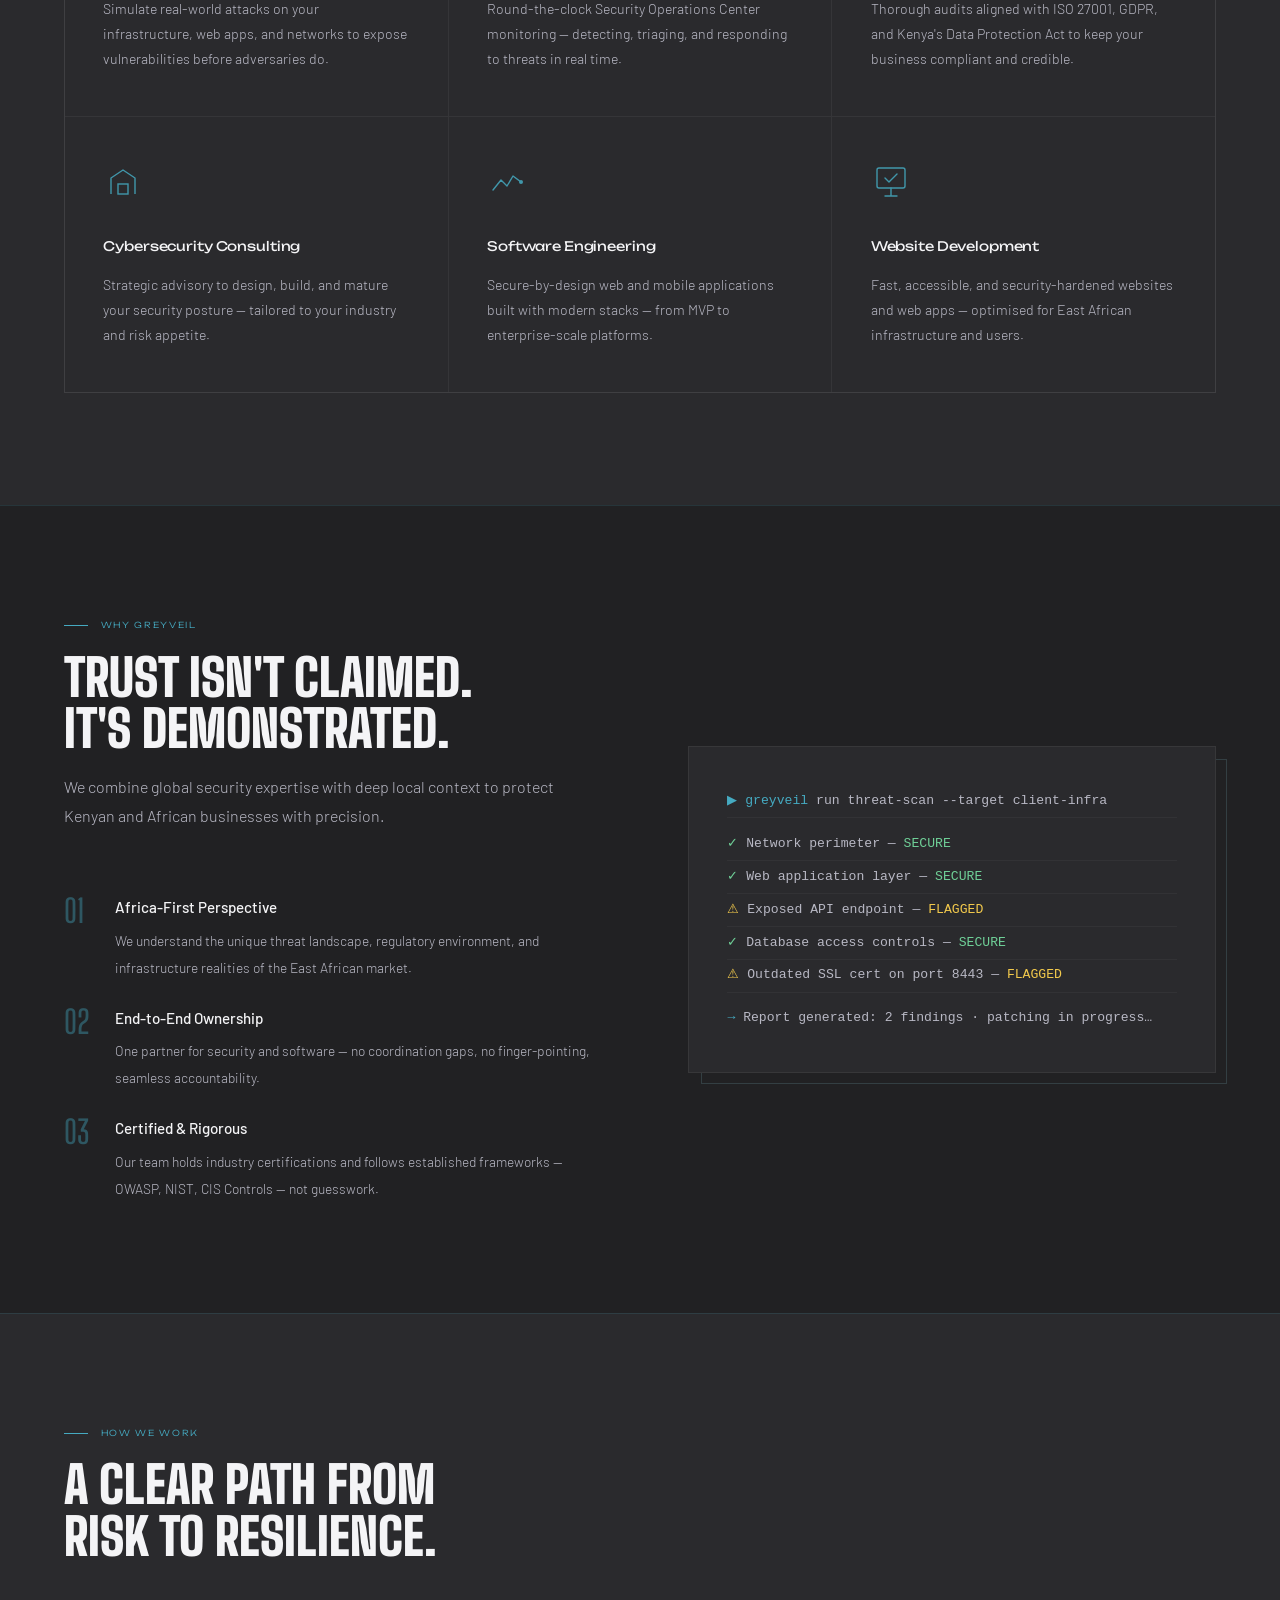
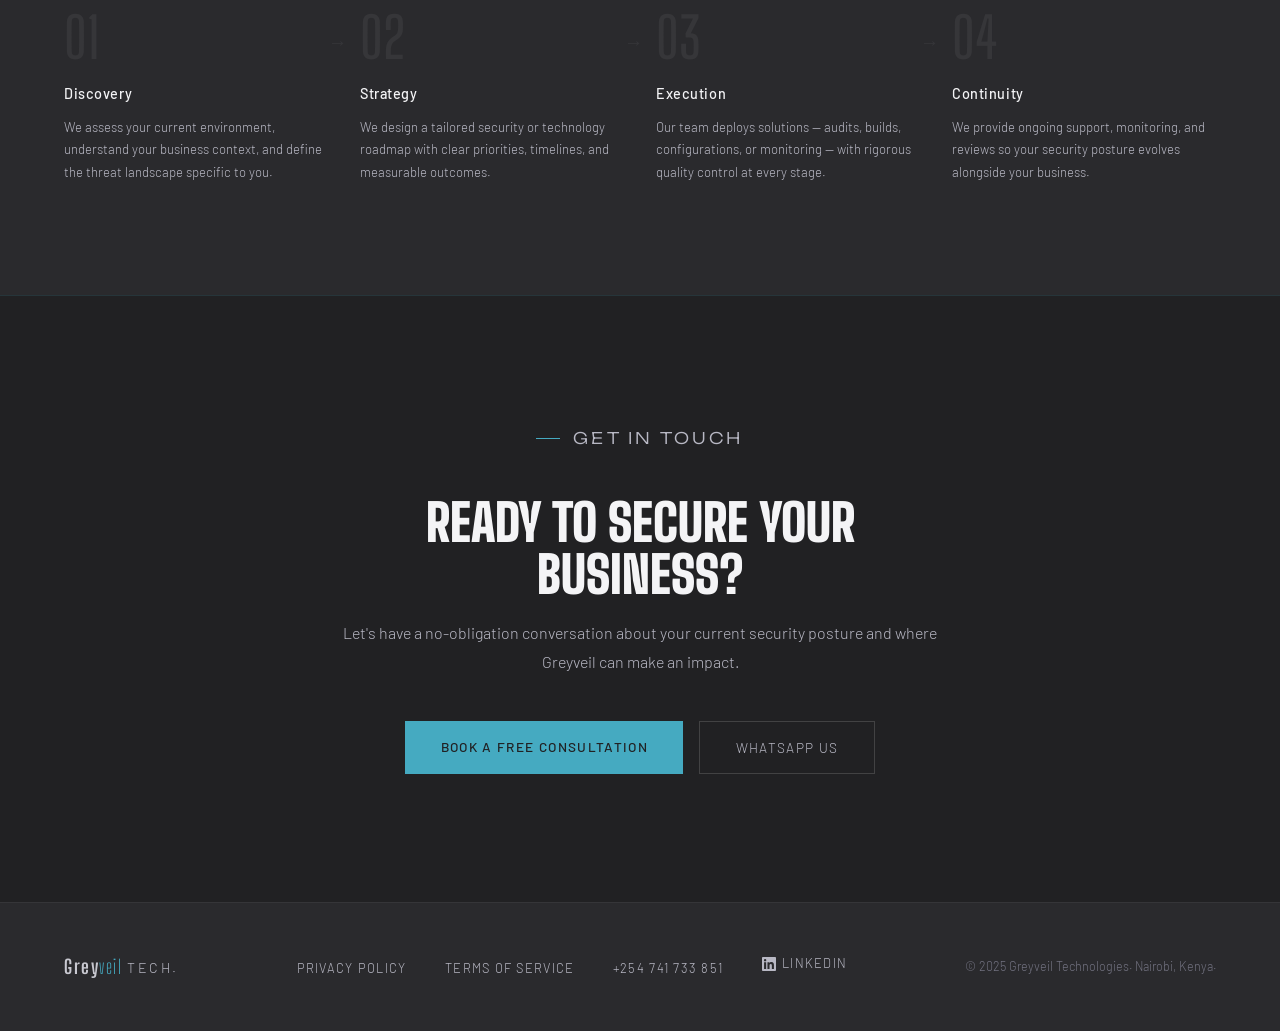
==== commit 171f22a4: "bug with the whatsapp button and scroll up final fix" ====
--- a/index.html
+++ b/index.html
@@ -327,9 +327,9 @@
     <div class="footer-copy">© 2025 Greyveil Technologies. Nairobi, Kenya.</div>
   </footer>
 
-
-
-  <!-- ── WHATSAPP FLOAT ── -->
+  <!-- ── FIXED UI ── -->
+  <button id="theme-toggle" class="theme-toggle" aria-label="Toggle theme">&#9728;</button>
+
   <a href="https://wa.me/254741733851" target="_blank" rel="noopener noreferrer" class="wa-float" aria-label="Chat on WhatsApp">
     <svg viewBox="0 0 24 24" xmlns="http://www.w3.org/2000/svg" aria-hidden="true" focusable="false">
       <path d="M17.472 14.382c-.297-.149-1.758-.867-2.03-.967-.273-.099-.471-.148-.67.15-.197.297-.767.966-.94 1.164-.173.199-.347.223-.644.075-.297-.15-1.255-.463-2.39-1.475-.883-.788-1.48-1.761-1.653-2.059-.173-.297-.018-.458.13-.606.134-.133.298-.347.446-.52.149-.174.198-.298.298-.497.099-.198.05-.371-.025-.52-.075-.149-.669-1.612-.916-2.207-.242-.579-.487-.5-.669-.51-.173-.008-.371-.01-.57-.01-.198 0-.52.074-.792.372-.272.297-1.04 1.016-1.04 2.479 0 1.462 1.065 2.875 1.213 3.074.149.198 2.096 3.2 5.077 4.487.709.306 1.262.489 1.694.625.712.227 1.36.195 1.871.118.571-.085 1.758-.719 2.006-1.413.248-.694.248-1.289.173-1.413-.074-.124-.272-.198-.57-.347z"/>
@@ -337,27 +337,6 @@
     </svg>
   </a>
 
-  <!-- ── BACK TO TOP ── -->
-  <a href="#" class="back-to-top" id="back-to-top" aria-label="Back to top">
-    <svg width="16" height="16" viewBox="0 0 16 16" fill="none" aria-hidden="true" focusable="false"><path d="M8 12V4M4 8l4-4 4 4" stroke="currentColor" stroke-width="1.3" stroke-linecap="round" stroke-linejoin="round"/></svg>
-  </a>
-
-  <!-- ── COOKIE NOTICE ── -->
-  <div class="cookie-bar" id="cookie-bar">
-    <span>We use cookies to improve your experience. By using this site you agree to our <a href="/contact">privacy practices</a> in accordance with Kenya's Data Protection Act.</span>
-    <button class="cookie-accept" id="cookie-accept">Got it</button>
-  </div>
-
-  <!-- ── FIXED UI ── -->
-  <button id="theme-toggle" class="theme-toggle" aria-label="Toggle theme">&#9728;</button>
-
-  <a href="https://wa.me/254741733851" target="_blank" rel="noopener noreferrer" class="wa-float" aria-label="Chat on WhatsApp">
-    <svg viewBox="0 0 24 24" xmlns="http://www.w3.org/2000/svg" aria-hidden="true" focusable="false">
-      <path d="M17.472 14.382c-.297-.149-1.758-.867-2.03-.967-.273-.099-.471-.148-.67.15-.197.297-.767.966-.94 1.164-.173.199-.347.223-.644.075-.297-.15-1.255-.463-2.39-1.475-.883-.788-1.48-1.761-1.653-2.059-.173-.297-.018-.458.13-.606.134-.133.298-.347.446-.52.149-.174.198-.298.298-.497.099-.198.05-.371-.025-.52-.075-.149-.669-1.612-.916-2.207-.242-.579-.487-.5-.669-.51-.173-.008-.371-.01-.57-.01-.198 0-.52.074-.792.372-.272.297-1.04 1.016-1.04 2.479 0 1.462 1.065 2.875 1.213 3.074.149.198 2.096 3.2 5.077 4.487.709.306 1.262.489 1.694.625.712.227 1.36.195 1.871.118.571-.085 1.758-.719 2.006-1.413.248-.694.248-1.289.173-1.413-.074-.124-.272-.198-.57-.347z"/>
-      <path d="M12 0C5.373 0 0 5.373 0 12c0 2.124.558 4.122 1.532 5.857L.057 23.882l6.196-1.624A11.945 11.945 0 0012 24c6.627 0 12-5.373 12-12S18.627 0 12 0zm0 21.818a9.818 9.818 0 01-5.012-1.378l-.36-.214-3.68.965.981-3.589-.234-.369A9.818 9.818 0 1112 21.818z"/>
-    </svg>
-  </a>
-
   <a href="#" class="back-to-top" id="back-to-top" aria-label="Back to top">
     <svg width="16" height="16" viewBox="0 0 16 16" fill="none" aria-hidden="true" focusable="false"><path d="M8 12V4M4 8l4-4 4 4" stroke="currentColor" stroke-width="1.3" stroke-linecap="round" stroke-linejoin="round"/></svg>
   </a>
@@ -368,8 +347,6 @@
   </div>
 
   <script>
-
-
     // ── GRID WARP BACKGROUND ──
     (function () {
       const canvas  = document.getElementById('hero-canvas');
@@ -498,7 +475,6 @@
         requestAnimationFrame(loop);
       }
 
-      // only track mouse on desktop
       const isDesktop = window.matchMedia('(pointer: fine)').matches;
       const heroSection = canvas.closest('section') || canvas.parentElement;
       if (isDesktop) {
@@ -517,7 +493,6 @@
     })();
   </script>
 
-
   <script src="/assets/nav.js" defer></script>
 </body>
 </html>
--- a/assets/styles.css
+++ b/assets/styles.css
@@ -1431,13 +1431,7 @@
 }
 
 
-/* ── PAGE TRANSITIONS ── */
-body { animation: pageFadeIn 0.45s ease forwards; }
-@keyframes pageFadeIn { from { opacity: 0; } to { opacity: 1; } }
-
-a[href]:not([href^="#"]):not([href^="mailto"]):not([href^="tel"]):not([href^="https"]):not([target="_blank"]) {
-  transition: opacity 0.2s;
-}
+/* page transitions — see end of file */
 
 /* ── WHATSAPP FLOAT ── */
 .wa-float {
@@ -2204,15 +2198,15 @@
     .toc a { color: var(--grey-pale); }
     .toc a:hover { color: var(--accent); }
 
+
 /* ── PAGE TRANSITIONS ── */
+/* IMPORTANT: Do NOT animate body — it creates a stacking context that breaks
+   position:fixed on children (WhatsApp float, back-to-top, theme toggle).
+   Instead we use a simple opacity fade via JS on navigation. */
+@keyframes pageIn {
+  from { opacity: 0; }
+  to   { opacity: 1; }
+}
 body {
-  opacity: 0;
   animation: pageIn 0.35s ease forwards;
 }
-@keyframes pageIn {
-  from { opacity: 0; transform: translateY(6px); }
-  to   { opacity: 1; transform: translateY(0); }
-}
-a[href].transition-out {
-  pointer-events: none;
-}
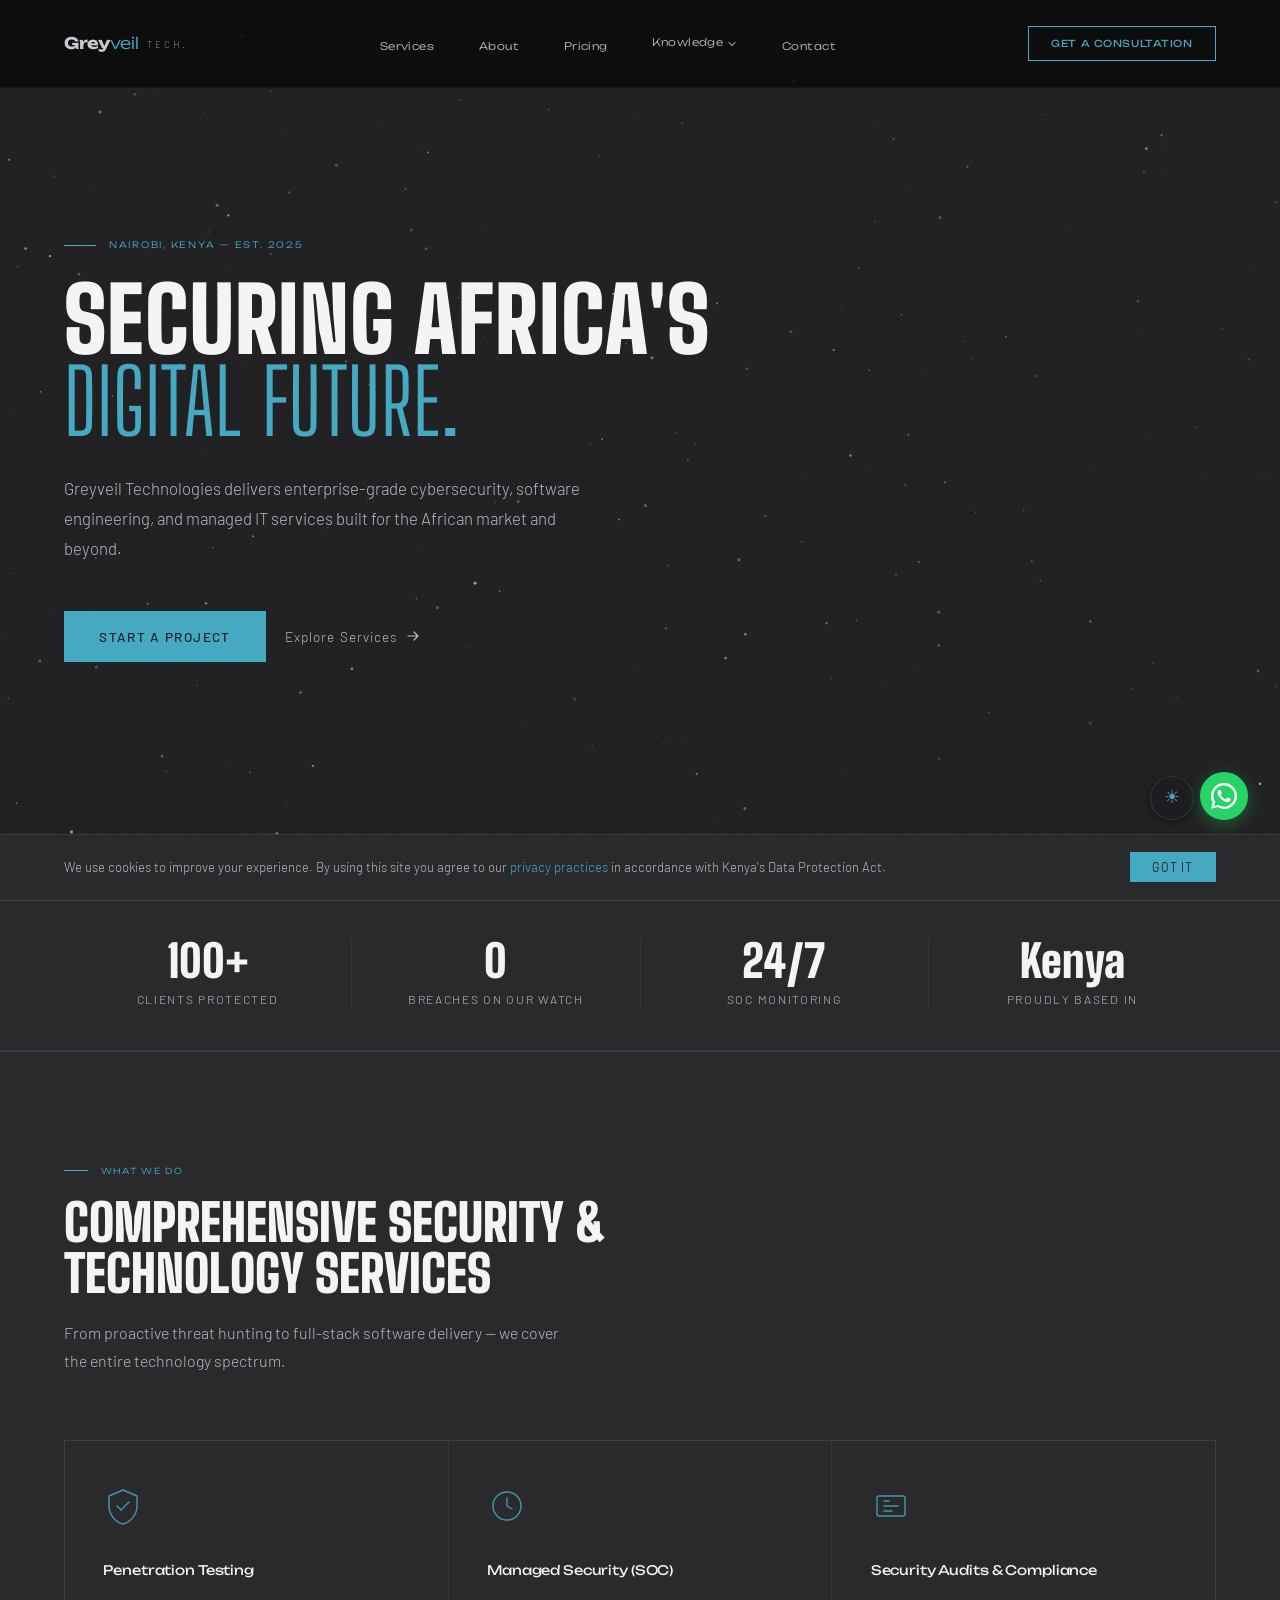
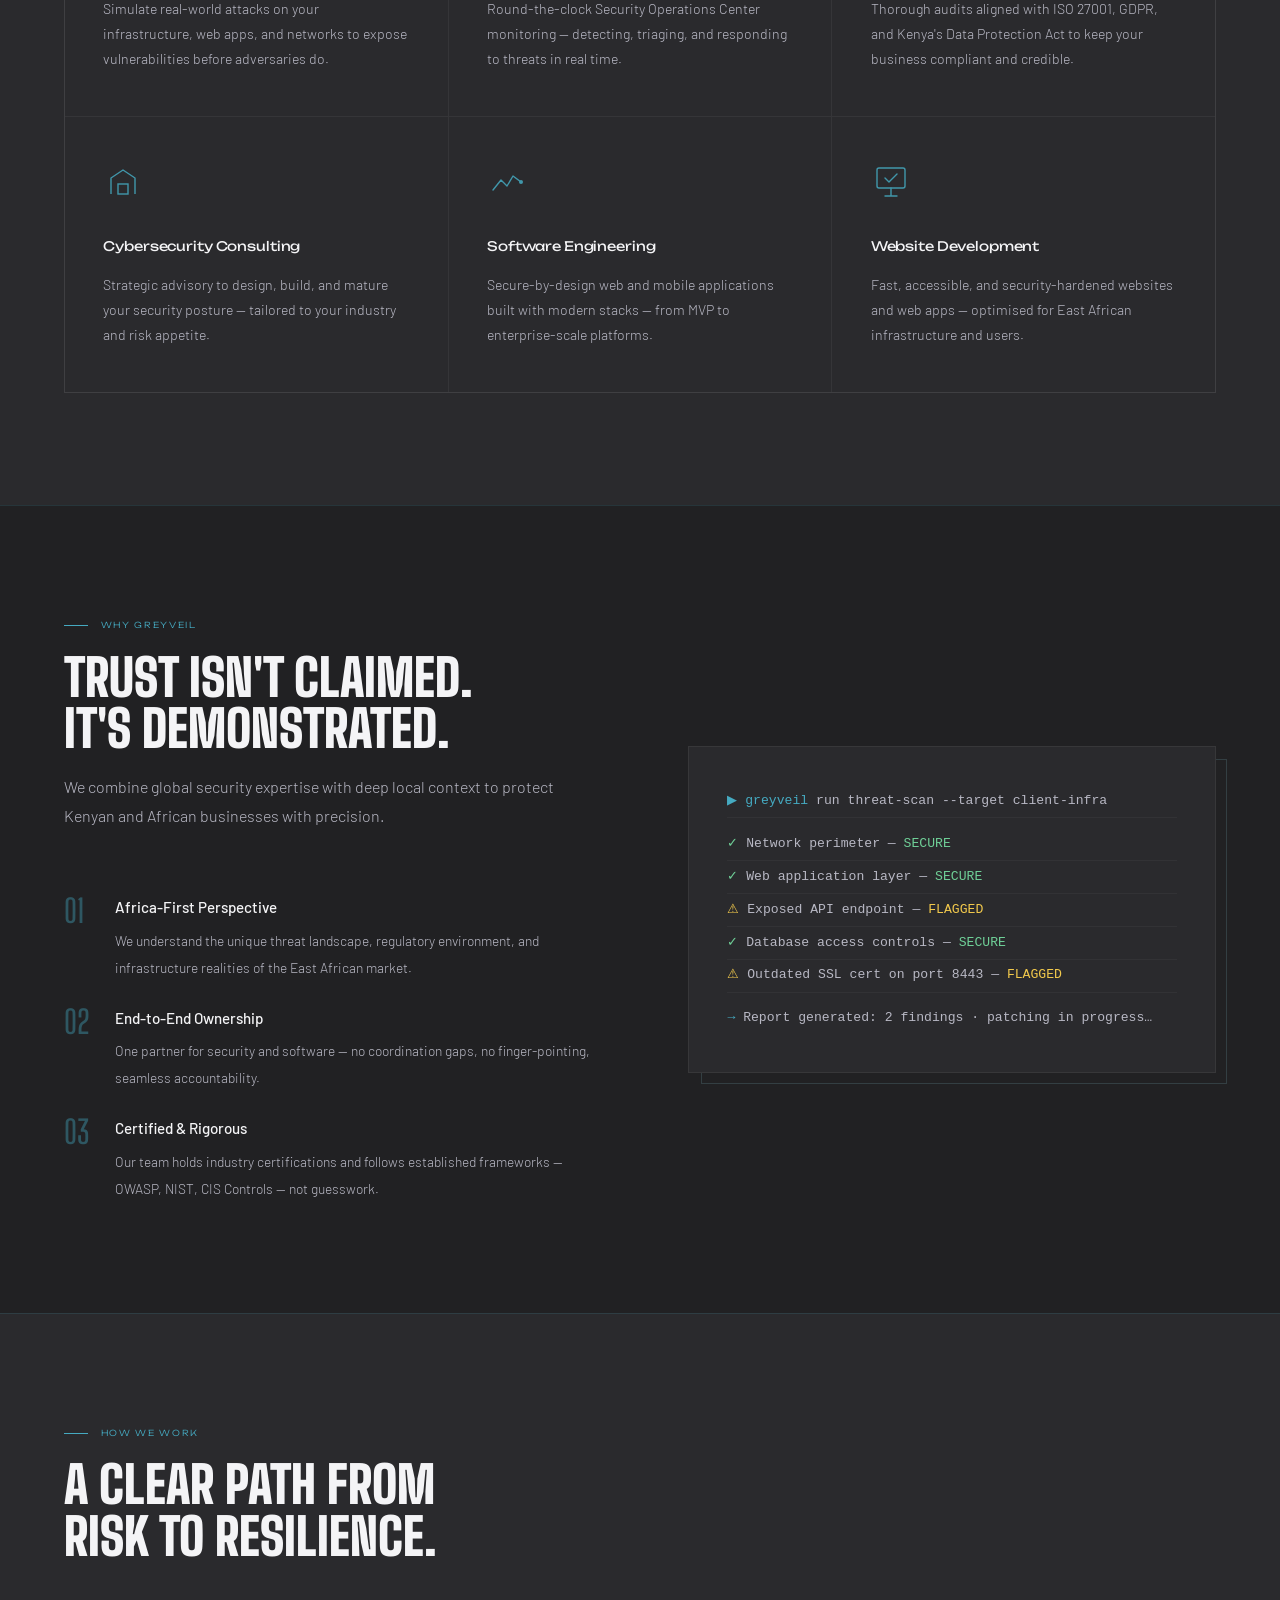
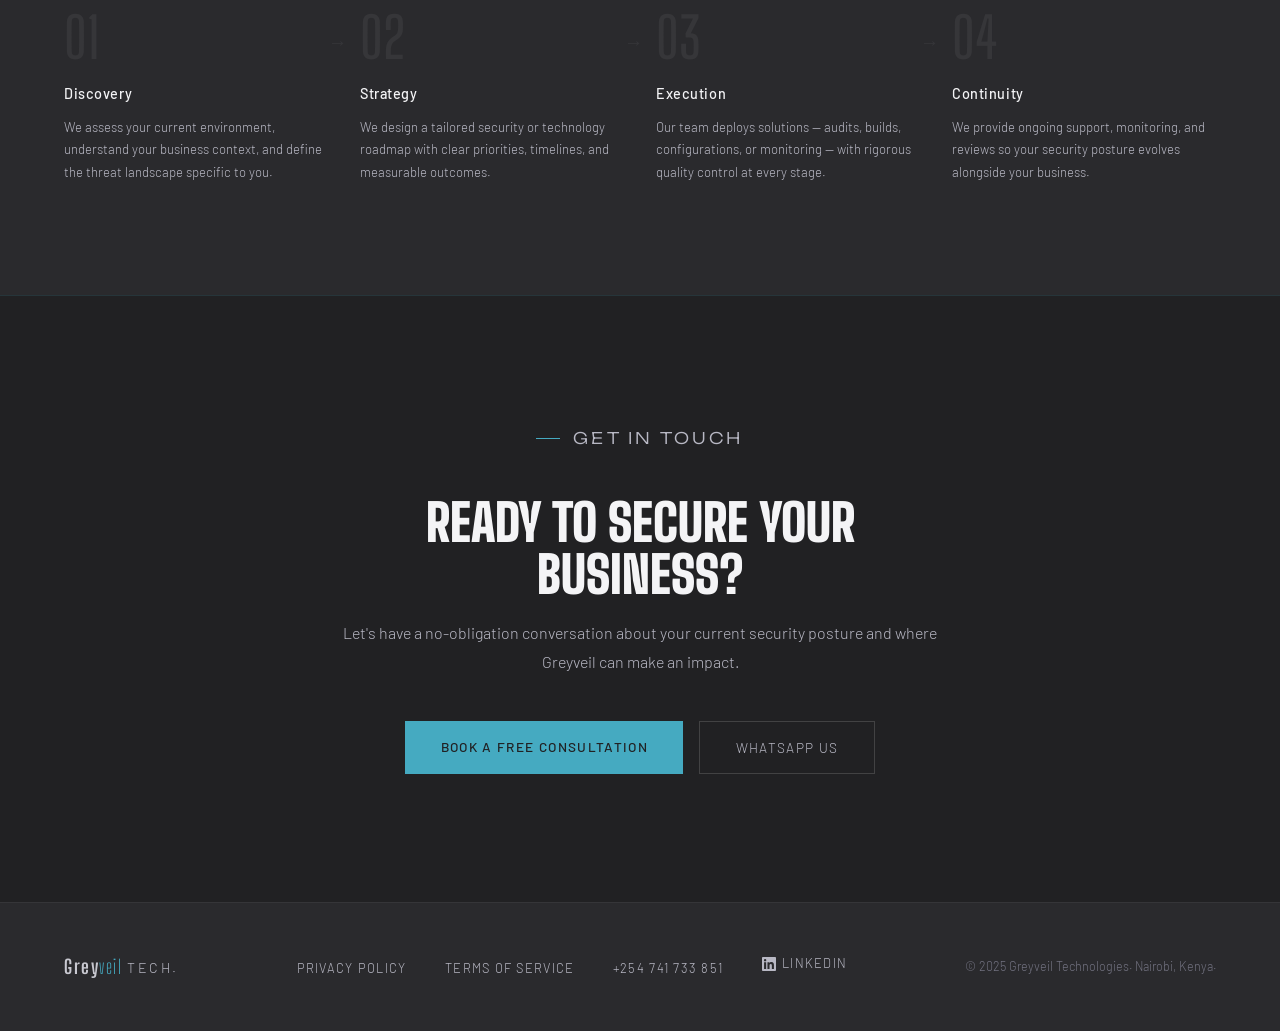
==== commit 8f391dc3: "hero section change, navbar fix" ====
--- a/index.html
+++ b/index.html
@@ -131,7 +131,7 @@
   </section>
 
   <!-- ── STATS BAR ── -->
-  <div class="stats-bar">
+  <div class="stats-bar reveal-stagger">
     <div class="stat">
       <span class="stat-num">100+</span>
       <span class="stat-label">Clients Protected</span>
@@ -152,11 +152,11 @@
 
   <!-- ── SERVICES ── -->
   <section id="services">
-    <p class="section-label">What We Do</p>
+    <p class="section-label reveal">What We Do</p>
     <h2>Comprehensive Security &<br>Technology Services</h2>
     <p class="section-sub">From proactive threat hunting to full-stack software delivery — we cover the entire technology spectrum.</p>
 
-    <div class="services-grid">
+    <div class="services-grid reveal-stagger">
 
       <a href="/services#pentest" class="service-card" style="text-decoration:none;">
         <svg class="service-icon" viewBox="0 0 40 40" fill="none" xmlns="http://www.w3.org/2000/svg" role="img" aria-label="Penetration Testing icon">
@@ -220,11 +220,11 @@
   <!-- ── WHY US ── -->
   <section id="why" style="padding: 7rem 4rem;">
     <div>
-      <p class="section-label">Why Greyveil</p>
+      <p class="section-label reveal">Why Greyveil</p>
       <h2>Trust isn't claimed.<br>It's demonstrated.</h2>
       <p class="section-sub">We combine global security expertise with deep local context to protect Kenyan and African businesses with precision.</p>
 
-      <ul class="why-list">
+      <ul class="why-list reveal-stagger">
         <li class="why-item">
           <span class="why-num">01</span>
           <div class="why-text">
@@ -249,7 +249,7 @@
       </ul>
     </div>
 
-    <div class="why-visual">
+    <div class="why-visual reveal">
       <div class="why-box">
         <div class="terminal-line"><span class="label">▶ greyveil</span> run threat-scan --target client-infra</div>
         <div class="terminal-line" style="margin-top:0.6rem;"><span class="ok">✓</span> Network perimeter — <span class="ok">SECURE</span></div>
@@ -264,10 +264,10 @@
 
   <!-- ── PROCESS ── -->
   <section id="process">
-    <p class="section-label">How We Work</p>
+    <p class="section-label reveal">How We Work</p>
     <h2>A clear path from<br>risk to resilience.</h2>
 
-    <div class="process-steps">
+    <div class="process-steps reveal-stagger">
       <div class="step">
         <div class="step-num">01</div>
         <div class="step-title">Discovery</div>
@@ -293,7 +293,7 @@
 
   <!-- ── CTA ── -->
   <section id="cta">
-    <div class="cta-inner">
+    <div class="cta-inner reveal">
       <p class="section-label" style="justify-content:center;">Get In Touch</p>
       <h2>Ready to secure your business?</h2>
       <p>Let's have a no-obligation conversation about your current security posture and where Greyveil can make an impact.</p>
@@ -347,144 +347,109 @@
   </div>
 
   <script>
-    // ── GRID WARP BACKGROUND ──
+    // ── HERO BACKGROUND: STARS (cursor repulsion) ──
     (function () {
-      const canvas  = document.getElementById('hero-canvas');
-      const ctx     = canvas.getContext('2d');
-      const ACCENT  = { r: 69, g: 170, b: 193 };
-      const SPACING = 52;
-      const STRENGTH = 90;
-      const RADIUS   = 280;
-      const EASE     = 0.09;
-      const RETURN   = 0.055;
-      const GRID_ALPHA_BASE = 0.13;
-      const GRID_ALPHA_NEAR = 0.55;
-      const NODE_ALPHA_BASE = 0.18;
-      const NODE_ALPHA_NEAR = 0.9;
-      const NODE_R_BASE     = 1.0;
-      const NODE_R_NEAR     = 2.8;
+      const canvas = document.getElementById('hero-canvas');
+      const ctx    = canvas.getContext('2d');
+      const hero   = canvas.closest('section') || canvas.parentElement;
+      const ACCENT = { r: 69, g: 170, b: 193 };
+      const COUNT  = 220;
+      const REPEL_RADIUS = 110;
+      const REPEL_FORCE  = 0.032;
 
       let W = 0, H = 0;
-      let mouseX = -9999, mouseY = -9999;
-      let targetX = -9999, targetY = -9999;
-      let nodes = [], cols = 0, rows = 0;
-
-      function buildGrid() {
-        cols = Math.ceil(W / SPACING) + 2;
-        rows = Math.ceil(H / SPACING) + 2;
-        const padX = ((cols * SPACING) - W) / 2;
-        const padY = ((rows * SPACING) - H) / 2;
-        nodes = [];
-        for (let r = 0; r < rows; r++) {
-          for (let c = 0; c < cols; c++) {
-            const rx = -padX + c * SPACING;
-            const ry = -padY + r * SPACING;
-            nodes.push({ rx, ry, cx: rx, cy: ry });
-          }
-        }
+      let mx = -9999, my = -9999;
+      let stars = [];
+
+      function rand(a, b) { return a + Math.random() * (b - a); }
+
+      function makeStar() {
+        return {
+          x:     rand(0, W),   y:  rand(0, H),
+          rx:    0,            ry: 0,   // rest position (set after placement)
+          vx:    rand(-0.06, 0.06),
+          vy:    rand(-0.04, 0.04),
+          r:     rand(0.3, 1.6),
+          a:     rand(0.15, 0.75),
+          pulse: rand(0, Math.PI * 2),
+          speed: rand(0.004, 0.016),
+        };
       }
 
       function resize() {
         W = canvas.width  = canvas.offsetWidth;
         H = canvas.height = canvas.offsetHeight;
-        buildGrid();
+        stars = Array.from({ length: COUNT }, () => {
+          const s = makeStar();
+          s.rx = s.x; s.ry = s.y;
+          return s;
+        });
       }
 
-      const lerp = (a, b, t) => a + (b - a) * t;
-
-      function getNode(c, r) {
-        if (c < 0 || c >= cols || r < 0 || r >= rows) return null;
-        return nodes[r * cols + c];
-      }
-
-      function update() {
-        if (targetX < 0) {
-          mouseX = lerp(mouseX, -9999, 0.05);
-          mouseY = lerp(mouseY, -9999, 0.05);
-        } else {
-          mouseX = lerp(mouseX, targetX, EASE);
-          mouseY = lerp(mouseY, targetY, EASE);
-        }
-        for (const n of nodes) {
-          const dx   = mouseX - n.rx;
-          const dy   = mouseY - n.ry;
-          const dist = Math.hypot(dx, dy);
-          if (dist < RADIUS && dist > 0 && mouseX > 0) {
-            const falloff = Math.pow(1 - dist / RADIUS, 1.6);
-            const pull    = falloff * STRENGTH;
-            n.cx = lerp(n.cx, n.rx + (dx / dist) * pull, 0.12);
-            n.cy = lerp(n.cy, n.ry + (dy / dist) * pull, 0.12);
-          } else {
-            n.cx = lerp(n.cx, n.rx, RETURN);
-            n.cy = lerp(n.cy, n.ry, RETURN);
+      hero.addEventListener('mousemove', e => {
+        const rect = hero.getBoundingClientRect();
+        mx = e.clientX - rect.left;
+        my = e.clientY - rect.top;
+      });
+      hero.addEventListener('mouseleave', () => { mx = -9999; my = -9999; });
+
+      function loop() {
+        ctx.clearRect(0, 0, W, H);
+
+        for (const s of stars) {
+          s.pulse += s.speed;
+
+          // repel from cursor
+          if (mx > 0) {
+            const dx = s.x - mx, dy = s.y - my;
+            const d  = Math.hypot(dx, dy);
+            if (d < REPEL_RADIUS && d > 0) {
+              const force = (1 - d / REPEL_RADIUS) * REPEL_FORCE;
+              s.vx += (dx / d) * force;
+              s.vy += (dy / d) * force;
+            }
           }
-        }
-      }
-
-      function drawLines(horizontal) {
-        const outerMax = horizontal ? rows : cols;
-        const innerMax = horizontal ? cols - 1 : rows - 1;
-        for (let outer = 0; outer < outerMax; outer++) {
-          for (let inner = 0; inner < innerMax; inner++) {
-            const a = horizontal ? getNode(inner,     outer) : getNode(outer, inner);
-            const b = horizontal ? getNode(inner + 1, outer) : getNode(outer, inner + 1);
-            if (!a || !b) continue;
-            const midX  = (a.cx + b.cx) / 2;
-            const midY  = (a.cy + b.cy) / 2;
-            const distM = mouseX > 0 ? Math.hypot(midX - mouseX, midY - mouseY) : 9999;
-            const nearT = distM < RADIUS ? Math.pow(1 - distM / RADIUS, 1.4) : 0;
-            const alpha = GRID_ALPHA_BASE + (GRID_ALPHA_NEAR - GRID_ALPHA_BASE) * nearT;
-            const rr    = Math.round(ACCENT.r + (230 - ACCENT.r) * nearT * 0.3);
-            const gg    = Math.round(ACCENT.g + (235 - ACCENT.g) * nearT * 0.15);
-            const bb    = Math.round(ACCENT.b + (240 - ACCENT.b) * nearT * 0.1);
+
+          // dampen & drift
+          s.vx *= 0.972;
+          s.vy *= 0.972;
+          s.x  += s.vx;
+          s.y  += s.vy;
+
+          // wrap edges
+          if (s.x < -4) s.x = W + 2;
+          if (s.x > W + 4) s.x = -2;
+          if (s.y < -4) s.y = H + 2;
+          if (s.y > H + 4) s.y = -2;
+
+          const twinkle = 0.5 + 0.5 * Math.sin(s.pulse);
+          let near = 0;
+          if (mx > 0) {
+            const d = Math.hypot(s.x - mx, s.y - my);
+            near = d < REPEL_RADIUS ? Math.pow(1 - d / REPEL_RADIUS, 1.8) : 0;
+          }
+
+          const alpha = Math.min(1, s.a * (0.6 + 0.4 * twinkle) + near * 0.5);
+          const r     = s.r + near * 1.2;
+
+          if (near > 0.15) {
             ctx.beginPath();
-            ctx.moveTo(a.cx, a.cy);
-            ctx.lineTo(b.cx, b.cy);
-            ctx.strokeStyle = `rgba(${rr},${gg},${bb},${alpha.toFixed(3)})`;
-            ctx.lineWidth = 0.7 + nearT * 0.6;
-            ctx.stroke();
-          }
-        }
-      }
-
-      function drawNodes() {
-        for (const n of nodes) {
-          const distM = mouseX > 0 ? Math.hypot(n.cx - mouseX, n.cy - mouseY) : 9999;
-          const nearT = distM < RADIUS * 0.7 ? Math.pow(1 - distM / (RADIUS * 0.7), 1.8) : 0;
-          const alpha = NODE_ALPHA_BASE + (NODE_ALPHA_NEAR - NODE_ALPHA_BASE) * nearT;
-          const r     = NODE_R_BASE + (NODE_R_NEAR - NODE_R_BASE) * nearT;
-          ctx.beginPath();
-          ctx.arc(n.cx, n.cy, r, 0, Math.PI * 2);
-          ctx.fillStyle = `rgba(${ACCENT.r},${ACCENT.g},${ACCENT.b},${alpha.toFixed(3)})`;
-          ctx.fill();
-          if (nearT > 0.3) {
-            ctx.beginPath();
-            ctx.arc(n.cx, n.cy, r * 4, 0, Math.PI * 2);
-            ctx.fillStyle = `rgba(${ACCENT.r},${ACCENT.g},${ACCENT.b},${(nearT * 0.06).toFixed(3)})`;
+            ctx.arc(s.x, s.y, r * 4, 0, Math.PI * 2);
+            ctx.fillStyle = `rgba(${ACCENT.r},${ACCENT.g},${ACCENT.b},${(near * 0.09).toFixed(3)})`;
             ctx.fill();
           }
+
+          const rr = Math.round(200 + (ACCENT.r - 200) * near);
+          const gg = Math.round(210 + (ACCENT.g - 210) * near);
+          const bb = Math.round(225 + (ACCENT.b - 225) * near);
+
+          ctx.beginPath();
+          ctx.arc(s.x, s.y, r, 0, Math.PI * 2);
+          ctx.fillStyle = `rgba(${rr},${gg},${bb},${alpha.toFixed(3)})`;
+          ctx.fill();
         }
-      }
-
-      function loop() {
-        update();
-        ctx.clearRect(0, 0, W, H);
-        drawLines(true);
-        drawLines(false);
-        drawNodes();
+
         requestAnimationFrame(loop);
-      }
-
-      const isDesktop = window.matchMedia('(pointer: fine)').matches;
-      const heroSection = canvas.closest('section') || canvas.parentElement;
-      if (isDesktop) {
-        window.addEventListener('mousemove', e => {
-          const rect = heroSection.getBoundingClientRect();
-          targetX = e.clientX - rect.left;
-          targetY = e.clientY - rect.top;
-        });
-        window.addEventListener('mouseleave', () => { targetX = -9999; targetY = -9999; });
-        heroSection.addEventListener('mouseleave', () => { targetX = -9999; targetY = -9999; });
       }
 
       window.addEventListener('resize', resize);
@@ -493,6 +458,6 @@
     })();
   </script>
 
-  <script src="/assets/nav.js" defer></script>
+    <script src="/assets/nav.js" defer></script>
 </body>
 </html>
--- a/assets/styles.css
+++ b/assets/styles.css
@@ -91,9 +91,13 @@
 
 .nav-links {
   display: flex;
+  align-items: center;
   gap: 2.8rem;
   list-style: none;
 }
+/* hide mobile-only dividers on desktop */
+.nav-links li.mobile-rule,
+.nav-links li.mobile-cta-item { display: none; }
 
 .nav-links a {
   color: var(--grey-pale);
@@ -954,7 +958,7 @@
 
 /* ── SERVICES PAGE ── */
 
-.services-full { padding: 5rem 4rem; }
+.services-full { padding: 5rem 4rem; overflow: visible; }
 
 .service-full-card {
   display: grid;
@@ -1469,7 +1473,16 @@
   gap: 4px;
   cursor: pointer;
   user-select: none;
-}
+  font-family: 'Unbounded', sans-serif;
+  font-size: 0.65rem;
+  font-weight: 300;
+  letter-spacing: 0.04em;
+  color: var(--grey-pale);
+  text-decoration: none;
+  transition: color 0.25s;
+  line-height: 1;
+}
+.dropdown-toggle:hover { color: var(--white); }
 .dropdown-toggle svg {
   transition: transform 0.22s ease;
   opacity: 0.7;
@@ -2210,3 +2223,33 @@
 body {
   animation: pageIn 0.35s ease forwards;
 }
+/* ── NAV SCROLL STATE ── */
+nav.scrolled {
+  background: rgba(10, 10, 11, 0.97);
+  border-bottom-color: rgba(255, 255, 255, 0.08);
+  box-shadow: 0 1px 24px rgba(0, 0, 0, 0.35);
+}
+
+/* ── SCROLL REVEAL ── */
+.reveal {
+  opacity: 0;
+  transform: translateY(28px);
+  transition: opacity 0.65s ease, transform 0.65s ease;
+}
+.reveal.visible {
+  opacity: 1;
+  transform: translateY(0);
+}
+/* stagger children inside a reveal parent */
+.reveal-stagger > * {
+  opacity: 0;
+  transform: translateY(22px);
+  transition: opacity 0.5s ease, transform 0.5s ease;
+}
+.reveal-stagger.visible > *:nth-child(1) { transition-delay: 0.05s; opacity: 1; transform: none; }
+.reveal-stagger.visible > *:nth-child(2) { transition-delay: 0.15s; opacity: 1; transform: none; }
+.reveal-stagger.visible > *:nth-child(3) { transition-delay: 0.25s; opacity: 1; transform: none; }
+.reveal-stagger.visible > *:nth-child(4) { transition-delay: 0.35s; opacity: 1; transform: none; }
+.reveal-stagger.visible > *:nth-child(5) { transition-delay: 0.42s; opacity: 1; transform: none; }
+.reveal-stagger.visible > *:nth-child(6) { transition-delay: 0.49s; opacity: 1; transform: none; }
+
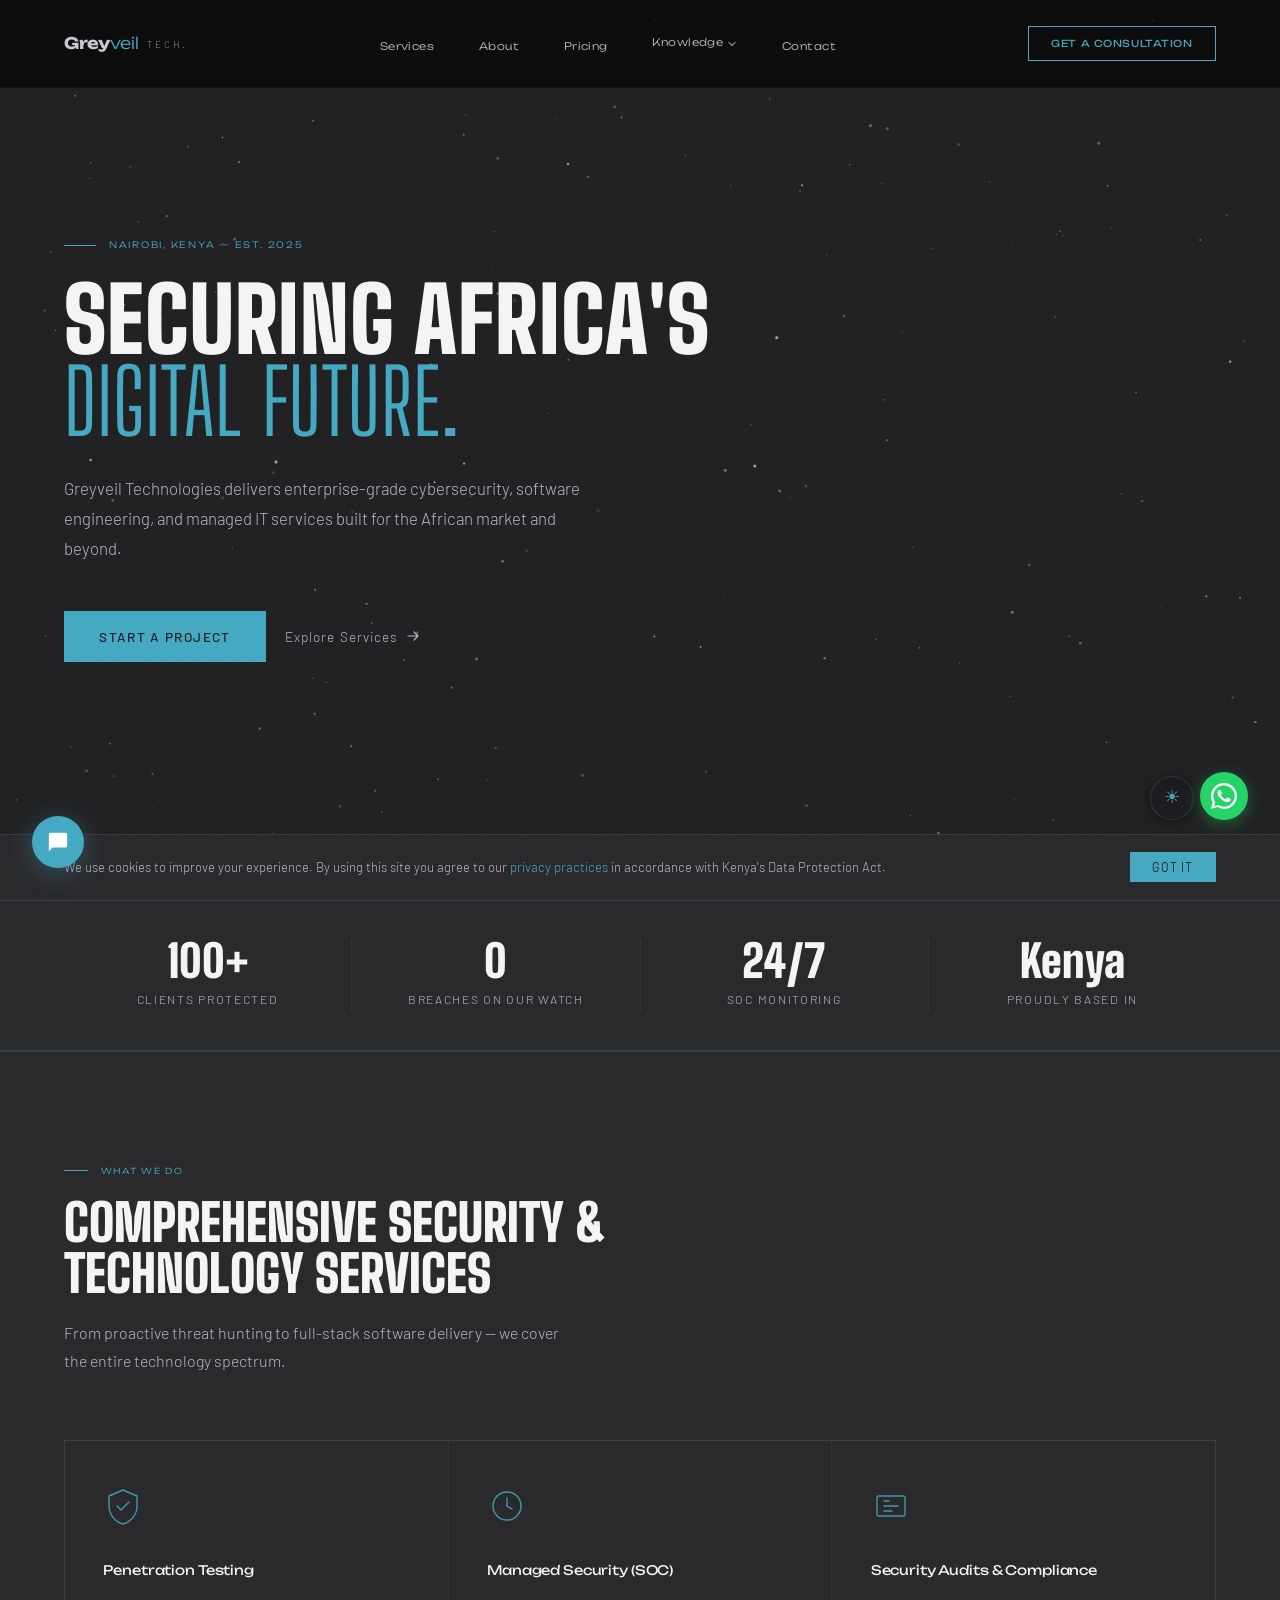
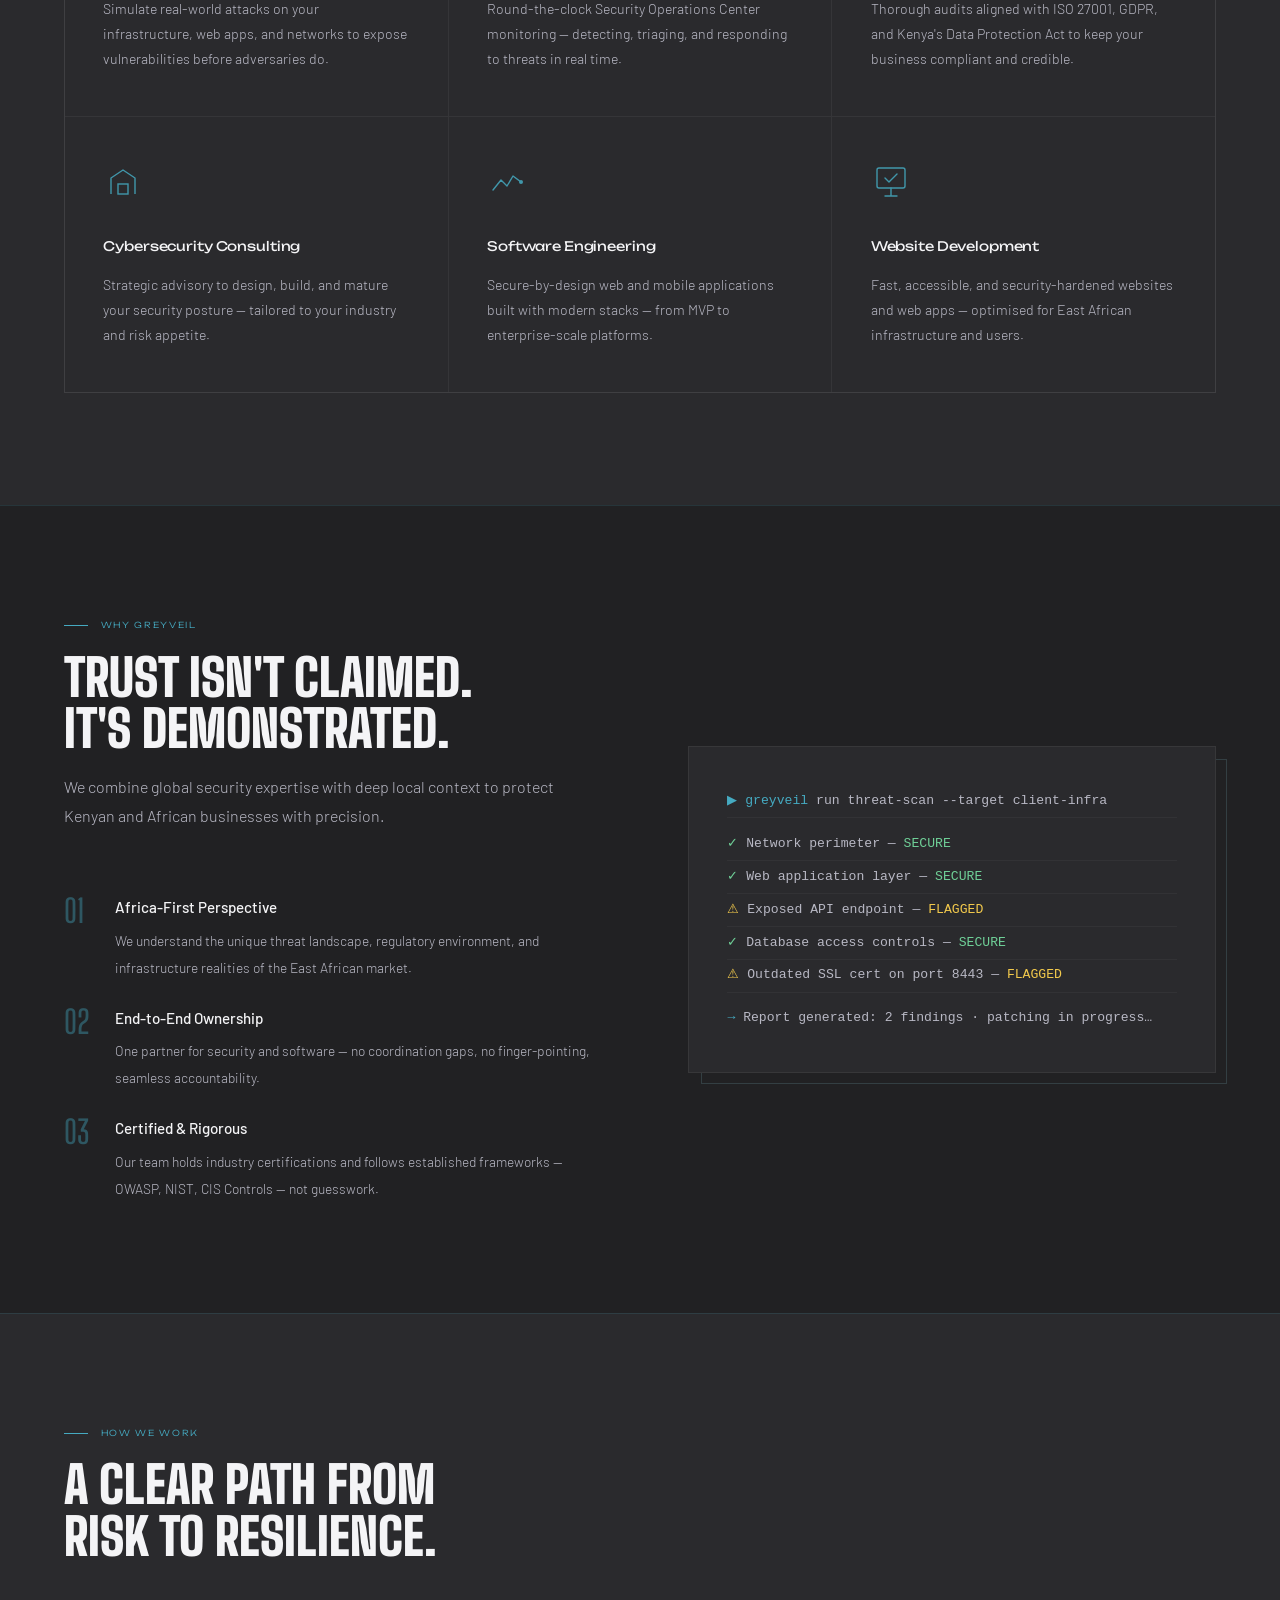
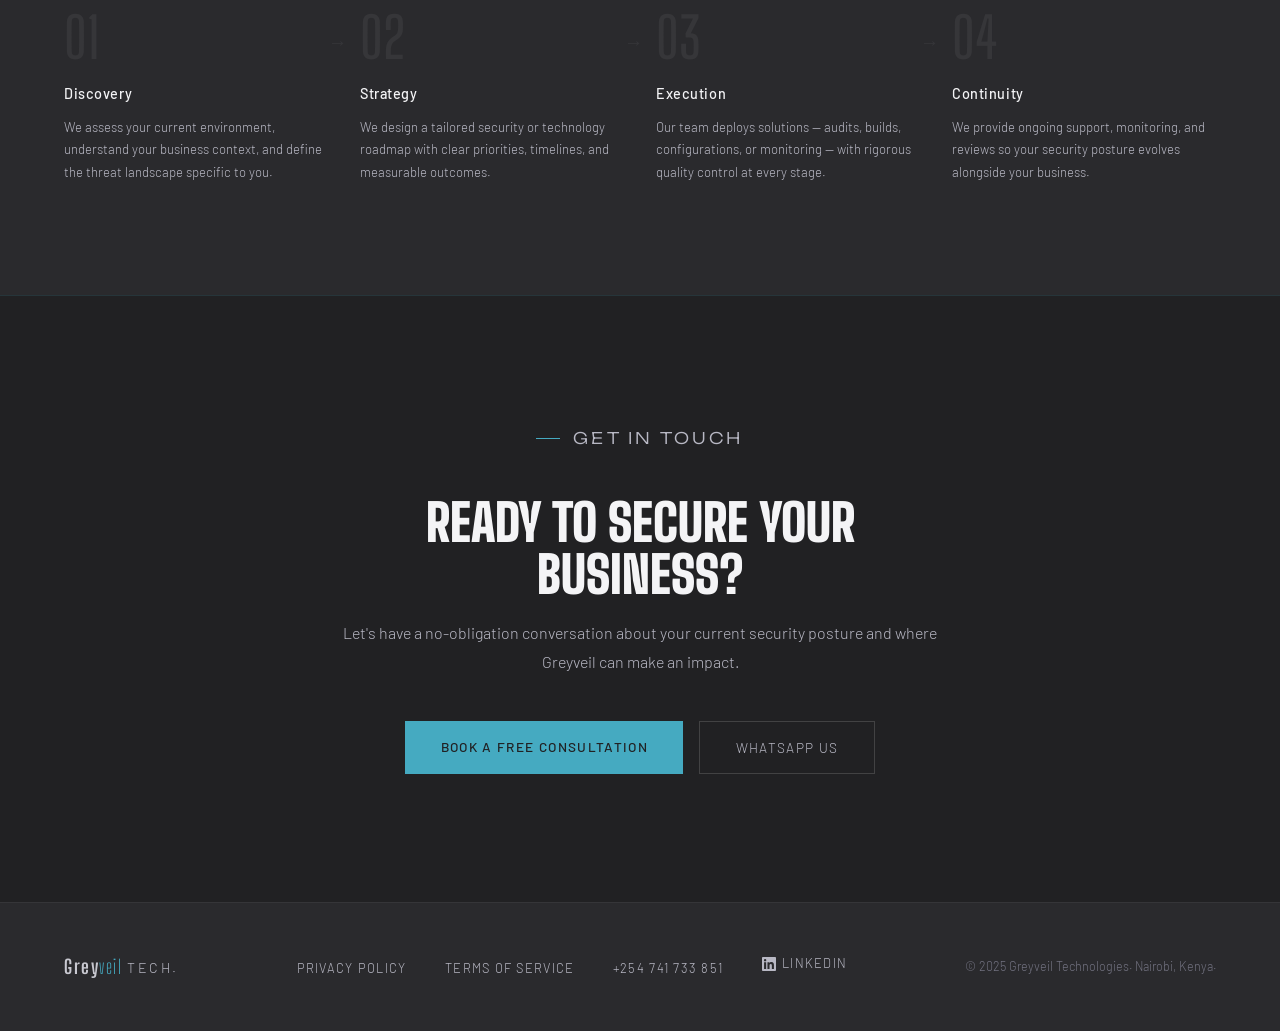
==== commit 3b00467e: "add chatbot with secure api" ====
--- a/index.html
+++ b/index.html
@@ -458,6 +458,267 @@
     })();
   </script>
 
-    <script src="/assets/nav.js" defer></script>
+  
+  <!-- ── CHATBOT ── -->
+  <!-- chat widget -->
+<div class="chat-widget" id="widget">
+  <div class="chat-panel" id="panel">
+
+    <div class="chat-header">
+      <div class="chat-avatar">
+        <svg viewBox="0 0 24 24"><path d="M12 2C6.48 2 2 6.48 2 12s4.48 10 10 10 10-4.48 10-10S17.52 2 12 2zm-1 14H9V8h2v8zm4 0h-2V8h2v8z"/></svg>
+      </div>
+      <div class="chat-header-info">
+        <div class="chat-header-name">Greyveil AI Assistant</div>
+        <div class="chat-header-status"><span class="status-dot"></span> Online · Typically replies instantly</div>
+      </div>
+      <button class="chat-reset" onclick="resetChat()" title="End conversation">
+        <svg viewBox="0 0 24 24"><path d="M17 7l-1.41 1.41L18.17 11H8v2h10.17l-2.58 2.58L17 17l5-5-5-5zM4 5h8V3H4c-1.1 0-2 .9-2 2v14c0 1.1.9 2 2 2h8v-2H4V5z"/></svg>
+      </button>
+    </div>
+
+    <div class="chat-messages" id="messages"></div>
+
+    <div class="quick-replies" id="quick-replies">
+      <button class="quick-reply" onclick="sendQuick('What services do you offer?')">Services</button>
+      <button class="quick-reply" onclick="sendQuick('How much does a pentest cost?')">Pricing</button>
+      <button class="quick-reply" onclick="sendQuick('How do I get started?')">Get started</button>
+      <button class="quick-reply" onclick="sendQuick('Do you serve companies outside Kenya?')">Coverage</button>
+      <button class="quick-reply" onclick="sendQuick('I want to get a quote')">Get a quote</button>
+    </div>
+
+    <div class="chat-input-row">
+      <input class="chat-input" id="input" type="text" placeholder="Ask about our services…" autocomplete="off"/>
+      <button class="chat-send" id="send-btn" onclick="sendMessage()">
+        <svg viewBox="0 0 24 24"><path d="M2 21l21-9L2 3v7l15 2-15 2z"/></svg>
+      </button>
+    </div>
+  </div>
+
+  <span class="chat-label">ASK GREYVEIL</span>
+
+  <button class="chat-bubble" id="bubble" onclick="toggleChat()" aria-label="Open chat">
+    <!-- chat icon -->
+    <svg class="icon-chat" viewBox="0 0 24 24"><path d="M20 2H4c-1.1 0-2 .9-2 2v18l4-4h14c1.1 0 2-.9 2-2V4c0-1.1-.9-2-2-2z"/></svg>
+    <!-- close icon -->
+    <svg class="icon-close" viewBox="0 0 24 24"><path d="M19 6.41L17.59 5 12 10.59 6.41 5 5 6.41 10.59 12 5 17.59 6.41 19 12 13.41 17.59 19 19 17.59 13.41 12z"/></svg>
+  </button>
+</div>
+
+  <script>
+const SYSTEM_PROMPT = `You are the AI assistant for Greyveil Technologies, a cybersecurity and IT firm based in Nairobi, Kenya. You are embedded as a chat widget on their website.
+
+Your personality: professional, knowledgeable, warm, and concise. You speak like a trusted security expert — never robotic, never salesy.
+
+About Greyveil Technologies:
+- Founded by Collins Gichuki, based in Nairobi, Kenya
+- Phone: +254 741 733 851
+- Services: Penetration Testing, Managed Security (SOC), Security Audits & Compliance, Cybersecurity Consulting, Software Engineering, Website Development, IT Support & Management, Security Awareness Training
+- They serve Kenyan and African businesses with global-standard security
+- Pricing is custom/quote-based (no fixed prices — direct prospects to contact for a quote)
+- 100+ clients, 0 breaches on monitored clients, 24/7 SOC coverage
+
+Guidelines:
+- Keep answers VERY SHORT — 1–2 sentences max, under 40 words. Be direct. No filler, no preamble.
+- Always end with a soft call to action when relevant
+- When the user wants to get a quote, book a consultation, get in touch, or contact the team — first list the services as a short numbered list and ask which they're interested in. Once they pick a service (or say "all" or "not sure"), then respond with a short message and output exactly this token on its own line: [SHOW_FORM]
+- If asked for pricing, explain it's bespoke and offer to help them get a quote
+- If asked something outside your knowledge, say so honestly and offer to connect them with the team
+- Never make up certifications, case studies, or client names
+- Never reveal that you are Claude, built by Anthropic, or any underlying AI model. If asked who or what you are, say you are Greyveil's AI Assistant — nothing more.
+- Use plain language — avoid jargon unless the user uses it first
+- You can respond in Swahili if the user writes in Swahili`;
+
+let history = [];
+let isOpen = false;
+
+function toggleChat() {
+  isOpen = !isOpen;
+  document.getElementById('widget').classList.toggle('open', isOpen);
+  if (isOpen && history.length === 0) {
+    setTimeout(() => addBotMessage("Hi there 👋 I'm Greyveil's AI assistant. Ask me anything about our cybersecurity services, or how we can help protect your business."), 400);
+  }
+}
+
+function addMessage(role, text, showForm = false) {
+  const msgs = document.getElementById('messages');
+  const div  = document.createElement('div');
+  div.className = `msg ${role}`;
+
+  const avatarSvg = role === 'bot'
+    ? `<svg viewBox="0 0 24 24"><path d="M12 2C6.48 2 2 6.48 2 12s4.48 10 10 10 10-4.48 10-10S17.52 2 12 2zm-1 14H9V8h2v8zm4 0h-2V8h2v8z"/></svg>`
+    : `<svg viewBox="0 0 24 24"><path d="M12 12c2.7 0 4.8-2.1 4.8-4.8S14.7 2.4 12 2.4 7.2 4.5 7.2 7.2 9.3 12 12 12zm0 2.4c-3.2 0-9.6 1.6-9.6 4.8v2.4h19.2v-2.4c0-3.2-6.4-4.8-9.6-4.8z"/></svg>`;
+
+  const bubble = document.createElement('div');
+  bubble.className = 'msg-bubble';
+  // render numbered/bullet lists as HTML
+  const formatted = text
+    .split('\n')
+    .map(line => {
+      const num = line.match(/^(\d+)\. (.+)/);
+      if (num) return `<span class="chat-list-item"><span class="chat-list-num">${num[1]}.</span> ${num[2]}</span>`;
+      const bul = line.match(/^[-•] (.+)/);
+      if (bul) return `<span class="chat-list-item"><span class="chat-list-num">—</span> ${bul[1]}</span>`;
+      return line ? `<span>${line}</span>` : '';
+    })
+    .filter(Boolean)
+    .join('');
+  bubble.innerHTML = formatted;
+
+  div.innerHTML = `<div class="msg-avatar">${avatarSvg}</div>`;
+  div.appendChild(bubble);
+
+  if (showForm) {
+    setTimeout(() => {
+      const formRow = document.createElement('div');
+      formRow.className = 'msg bot form-row';
+      formRow.appendChild(renderForm());
+      msgs.appendChild(formRow);
+      msgs.scrollTop = msgs.scrollHeight;
+    }, 350);
+  }
+
+  msgs.appendChild(div);
+  msgs.scrollTop = msgs.scrollHeight;
+}
+
+function addBotMessage(rawText) {
+  const hasForm = rawText.includes('[SHOW_FORM]');
+  const text    = rawText.replace('[SHOW_FORM]', '').trim();
+  history.push({ role: 'assistant', content: text });
+  addMessage('bot', text, hasForm);
+}
+
+function renderForm() {
+  const form = document.createElement('div');
+  form.className = 'chat-form';
+  form.innerHTML = `
+    <div class="chat-form-title">SEND US A MESSAGE</div>
+    <input type="text"  id="cf-name"  placeholder="Your name"         />
+    <input type="email" id="cf-email" placeholder="Email address"     />
+    <input type="tel"   id="cf-phone" placeholder="Phone (optional)"  />
+    <textarea           id="cf-msg"   placeholder="How can we help?"></textarea>
+    <button class="chat-form-submit" id="cf-submit" onclick="submitForm()">SEND MESSAGE →</button>
+  `;
+  return form;
+}
+
+async function submitForm() {
+  const name  = document.getElementById('cf-name').value.trim();
+  const email = document.getElementById('cf-email').value.trim();
+  const phone = document.getElementById('cf-phone').value.trim();
+  const msg   = document.getElementById('cf-msg').value.trim();
+  if (!name || !email) { alert('Please enter your name and email.'); return; }
+
+  const btn = document.getElementById('cf-submit');
+  btn.disabled = true;
+  btn.textContent = 'SENDING…';
+
+  try {
+    await fetch('https://formspree.io/f/xnjgpvvz', {
+      method: 'POST',
+      headers: { 'Content-Type': 'application/json', 'Accept': 'application/json' },
+      body: JSON.stringify({ name, email, phone, message: msg, source: 'Chatbot' })
+    });
+    btn.closest('.chat-form').innerHTML = `<div class="form-success">✓ Message sent! We'll be in touch shortly.</div>`;
+    addBotMessage("Got it! The team will reach out to you soon. Anything else I can help with?");
+  } catch {
+    btn.disabled = false;
+    btn.textContent = 'SEND MESSAGE →';
+    addBotMessage("Hmm, something went wrong. Please try calling us directly at +254 741 733 851.");
+  }
+}
+
+function showTyping() {
+  const msgs = document.getElementById('messages');
+  const div  = document.createElement('div');
+  div.id = 'typing';
+  div.className = 'typing';
+  div.innerHTML = '<span></span><span></span><span></span>';
+  msgs.appendChild(div);
+  msgs.scrollTop = msgs.scrollHeight;
+}
+
+function removeTyping() {
+  const t = document.getElementById('typing');
+  if (t) t.remove();
+}
+
+async function sendMessage() {
+  const input = document.getElementById('input');
+  const text  = input.value.trim();
+  if (!text) return;
+
+  // hide quick replies after first message
+  document.getElementById('quick-replies').style.display = 'none';
+
+  input.value = '';
+  addMessage('user', text);
+  history.push({ role: 'user', content: text });
+
+  document.getElementById('send-btn').disabled = true;
+  showTyping();
+
+  try {
+    const res = await fetch('/.netlify/functions/chat', {
+      method: 'POST',
+      headers: { 'Content-Type': 'application/json' },
+      body: JSON.stringify({
+        system:   SYSTEM_PROMPT,
+        messages: history.filter(m => m.role !== 'assistant' || history.indexOf(m) > 0)
+      })
+    });
+
+    const data = await res.json();
+    removeTyping();
+
+    const reply = data.content?.[0]?.text || "Sorry, I couldn't get a response right now. Please try again or call us at +254 741 733 851.";
+    addBotMessage(reply);
+
+  } catch (err) {
+    removeTyping();
+    addBotMessage("I'm having trouble connecting right now. Please reach us directly at +254 741 733 851 or via the contact form.");
+  }
+
+  document.getElementById('send-btn').disabled = false;
+  document.getElementById('input').focus();
+}
+
+function sendQuick(text) {
+  document.getElementById('input').value = text;
+  sendMessage();
+}
+
+document.getElementById('input').addEventListener('keydown', e => {
+  if (e.key === 'Enter' && !e.shiftKey) { e.preventDefault(); sendMessage(); }
+});
+
+
+function resetChat() {
+  history = [];
+  isOpen  = false;
+
+  // clear messages
+  document.getElementById('messages').innerHTML = '';
+
+  // restore quick replies
+  const qr = document.getElementById('quick-replies');
+  qr.style.display = '';
+
+  // clear input
+  document.getElementById('input').value = '';
+  document.getElementById('send-btn').disabled = false;
+
+  // close panel
+  document.getElementById('widget').classList.remove('open');
+
+  // reopen fresh after short pause
+  setTimeout(() => toggleChat(), 320);
+}
+
+// widget starts closed
+</script>
+
+  <script src="/assets/nav.js" defer></script>
 </body>
 </html>
--- a/assets/styles.css
+++ b/assets/styles.css
@@ -2253,3 +2253,343 @@
 .reveal-stagger.visible > *:nth-child(5) { transition-delay: 0.42s; opacity: 1; transform: none; }
 .reveal-stagger.visible > *:nth-child(6) { transition-delay: 0.49s; opacity: 1; transform: none; }
 
+/* ── CHAT WIDGET ── */
+  .chat-widget {
+    position: fixed;
+    bottom: 2rem;
+    left: 2rem;
+    z-index: 999;
+    display: flex;
+    flex-direction: column;
+    align-items: flex-start;
+    gap: 0.75rem;
+  }
+
+  /* collapsed bubble */
+  .chat-bubble {
+    width: 52px;
+    height: 52px;
+    border-radius: 50%;
+    background: var(--accent);
+    border: none;
+    cursor: pointer;
+    display: flex;
+    align-items: center;
+    justify-content: center;
+    box-shadow: 0 4px 24px rgba(69,170,193,0.35);
+    transition: transform 0.2s ease, box-shadow 0.2s ease;
+    flex-shrink: 0;
+  }
+  .chat-bubble:hover {
+    transform: scale(1.08);
+    box-shadow: 0 6px 32px rgba(69,170,193,0.5);
+  }
+  .chat-bubble svg { width: 22px; height: 22px; fill: #fff; transition: opacity 0.2s; }
+  .chat-bubble .icon-close { display: none; }
+  .chat-widget.open .chat-bubble .icon-chat  { display: none; }
+  .chat-widget.open .chat-bubble .icon-close { display: block; }
+
+  /* panel */
+  .chat-panel {
+    width: 360px;
+    max-height: 540px;
+    background: var(--grey-dark);
+    border: 1px solid rgba(255,255,255,0.07);
+    border-radius: 16px;
+    display: flex;
+    flex-direction: column;
+    overflow: hidden;
+    box-shadow: 0 16px 48px rgba(0,0,0,0.5), 0 0 0 1px rgba(69,170,193,0.08);
+    transform-origin: bottom left;
+    transform: scale(0.85) translateY(12px);
+    opacity: 0;
+    pointer-events: none;
+    transition: transform 0.25s cubic-bezier(0.34,1.56,0.64,1), opacity 0.2s ease;
+  }
+  .chat-widget.open .chat-panel {
+    transform: scale(1) translateY(0);
+    opacity: 1;
+    pointer-events: all;
+  }
+
+  /* header */
+  .chat-header {
+    padding: 1rem 1.2rem 0.9rem;
+    background: rgba(69,170,193,0.08);
+    border-bottom: 1px solid rgba(255,255,255,0.06);
+    display: flex;
+    align-items: center;
+    gap: 0.75rem;
+    flex-shrink: 0;
+  }
+  .chat-avatar {
+    width: 34px;
+    height: 34px;
+    border-radius: 50%;
+    background: var(--accent);
+    display: flex;
+    align-items: center;
+    justify-content: center;
+    flex-shrink: 0;
+  }
+  .chat-avatar svg { width: 16px; height: 16px; fill: #fff; }
+  .chat-header-info { flex: 1; }
+  .chat-header-name {
+    font-family: 'Unbounded', sans-serif;
+    font-size: 0.6rem;
+    font-weight: 400;
+    color: var(--white);
+    letter-spacing: 0.03em;
+  }
+  .chat-header-status {
+    font-size: 0.68rem;
+    color: var(--accent);
+    display: flex;
+    align-items: center;
+    gap: 0.3rem;
+    margin-top: 0.15rem;
+  }
+  .status-dot {
+    width: 6px; height: 6px;
+    border-radius: 50%;
+    background: var(--accent);
+    animation: pulse-dot 2s ease infinite;
+  }
+  @keyframes pulse-dot {
+    0%,100% { opacity: 1; } 50% { opacity: 0.35; }
+  }
+
+  /* messages */
+  .chat-messages {
+    flex: 1;
+    overflow-y: auto;
+    padding: 1rem 1rem 0.5rem;
+    display: flex;
+    flex-direction: column;
+    gap: 0.75rem;
+    scrollbar-width: thin;
+    scrollbar-color: var(--grey-mid) transparent;
+  }
+  .chat-messages::-webkit-scrollbar { width: 4px; }
+  .chat-messages::-webkit-scrollbar-thumb { background: var(--grey-mid); border-radius: 4px; }
+
+  .msg { display: flex; gap: 0.5rem; max-width: 100%; }
+  .msg.user { flex-direction: row-reverse; }
+
+  .msg-bubble {
+    padding: 0.6rem 0.85rem;
+    border-radius: 12px;
+    font-size: 0.82rem;
+    line-height: 1.55;
+    max-width: 82%;
+    word-break: break-word;
+  }
+  .msg.bot  .msg-bubble { background: #2f2f33; color: var(--white); border-bottom-left-radius: 3px; }
+  .msg.user .msg-bubble { background: var(--accent); color: #fff; border-bottom-right-radius: 3px; }
+
+  .msg-avatar {
+    width: 26px; height: 26px;
+    border-radius: 50%;
+    background: var(--accent);
+    flex-shrink: 0;
+    display: flex;
+    align-items: center;
+    justify-content: center;
+    margin-top: auto;
+  }
+  .msg-avatar svg { width: 12px; height: 12px; fill: #fff; }
+  .msg.user .msg-avatar { background: #444448; }
+
+  /* typing indicator */
+  .typing { display: flex; align-items: center; gap: 4px; padding: 0.5rem 0 0.2rem 2.2rem; }
+  .typing span {
+    width: 5px; height: 5px;
+    border-radius: 50%;
+    background: var(--grey-pale);
+    animation: typing-bounce 1.2s ease infinite;
+  }
+  .typing span:nth-child(2) { animation-delay: 0.2s; }
+  .typing span:nth-child(3) { animation-delay: 0.4s; }
+  @keyframes typing-bounce {
+    0%,60%,100% { transform: translateY(0); opacity: 0.4; }
+    30% { transform: translateY(-5px); opacity: 1; }
+  }
+
+  /* quick replies */
+  .quick-replies {
+    padding: 0.5rem 1rem 0.75rem;
+    display: flex;
+    flex-direction: column;
+    gap: 0.4rem;
+    flex-shrink: 0;
+  }
+  .quick-reply {
+    padding: 0.32rem 0.7rem;
+    border-radius: 20px;
+    border: 1px solid rgba(69,170,193,0.35);
+    background: transparent;
+    color: var(--accent);
+    font-family: 'Barlow', sans-serif;
+    font-size: 0.72rem;
+    cursor: pointer;
+    transition: background 0.18s, color 0.18s;
+    white-space: nowrap;
+  }
+  .quick-reply:hover { background: var(--accent-dim); }
+
+  /* input */
+  .chat-input-row {
+    padding: 0.75rem 1rem;
+    border-top: 1px solid rgba(255,255,255,0.06);
+    display: flex;
+    gap: 0.5rem;
+    align-items: center;
+    flex-shrink: 0;
+    background: rgba(10,10,11,0.4);
+  }
+  .chat-input {
+    flex: 1;
+    background: rgba(255,255,255,0.05);
+    border: 1px solid rgba(255,255,255,0.08);
+    border-radius: 8px;
+    padding: 0.5rem 0.75rem;
+    color: var(--white);
+    font-family: 'Barlow', sans-serif;
+    font-size: 0.82rem;
+    font-weight: 300;
+    outline: none;
+    transition: border-color 0.2s;
+    resize: none;
+    height: 38px;
+    line-height: 1.4;
+  }
+  .chat-input:focus { border-color: rgba(69,170,193,0.4); }
+  .chat-input::placeholder { color: #727280; }
+  .chat-send {
+    width: 36px; height: 36px;
+    border-radius: 8px;
+    background: var(--accent);
+    border: none;
+    cursor: pointer;
+    display: flex;
+    align-items: center;
+    justify-content: center;
+    flex-shrink: 0;
+    transition: background 0.18s, transform 0.15s;
+  }
+  .chat-send:hover { background: #3d99ae; transform: scale(1.06); }
+  .chat-send:disabled { background: #3a3a3e; cursor: not-allowed; transform: none; }
+  .chat-send svg { width: 15px; height: 15px; fill: #fff; }
+
+  /* label above */
+  .chat-label {
+    font-family: 'Unbounded', sans-serif;
+    font-size: 0.52rem;
+    color: var(--grey-pale);
+    letter-spacing: 0.06em;
+    padding-left: 0.2rem;
+    opacity: 0;
+    transform: translateY(4px);
+    transition: opacity 0.3s ease 0.15s, transform 0.3s ease 0.15s;
+  }
+  .chat-widget.open .chat-label { opacity: 1; transform: translateY(0); }
+
+  /* ── INLINE FORM ── */
+  .chat-form {
+    background: rgba(255,255,255,0.03);
+    border: 1px solid rgba(69,170,193,0.2);
+    border-radius: 12px;
+    padding: 1rem;
+    display: flex;
+    flex-direction: column;
+    gap: 0.55rem;
+    margin-top: 0.25rem;
+  }
+  .chat-form-title {
+    font-family: 'Unbounded', sans-serif;
+    font-size: 0.55rem;
+    color: var(--accent);
+    letter-spacing: 0.06em;
+    margin-bottom: 0.1rem;
+  }
+  .chat-form input,
+  .chat-form textarea {
+    background: rgba(255,255,255,0.05);
+    border: 1px solid rgba(255,255,255,0.08);
+    border-radius: 7px;
+    padding: 0.45rem 0.7rem;
+    color: var(--white);
+    font-family: 'Barlow', sans-serif;
+    font-size: 0.78rem;
+    font-weight: 300;
+    outline: none;
+    width: 100%;
+    transition: border-color 0.2s;
+  }
+  .chat-form input:focus,
+  .chat-form textarea:focus { border-color: rgba(69,170,193,0.45); }
+  .chat-form input::placeholder,
+  .chat-form textarea::placeholder { color: #727280; }
+  .chat-form textarea { resize: none; height: 68px; }
+  .chat-form-submit {
+    background: var(--accent);
+    border: none;
+    border-radius: 7px;
+    padding: 0.5rem;
+    color: #fff;
+    font-family: 'Unbounded', sans-serif;
+    font-size: 0.55rem;
+    font-weight: 400;
+    letter-spacing: 0.04em;
+    cursor: pointer;
+    transition: background 0.18s;
+  }
+  .chat-form-submit:hover { background: #3d99ae; }
+  .chat-form-submit:disabled { background: #444; cursor: not-allowed; }
+  .form-success {
+    text-align: center;
+    color: var(--accent);
+    font-size: 0.78rem;
+    padding: 0.5rem 0;
+  }
+
+  .msg-bubble { display: flex; flex-direction: column; gap: 0.28rem; }
+  .chat-list-item {
+    display: flex;
+    gap: 0.45rem;
+    align-items: baseline;
+    line-height: 1.4;
+  }
+  .chat-list-num {
+    color: var(--accent);
+    font-family: 'Unbounded', sans-serif;
+    font-size: 0.6rem;
+    flex-shrink: 0;
+    margin-top: 0.05rem;
+  }
+
+  .chat-reset {
+    background: transparent;
+    border: 1px solid rgba(255,255,255,0.08);
+    border-radius: 7px;
+    width: 32px;
+    height: 32px;
+    display: flex;
+    align-items: center;
+    justify-content: center;
+    cursor: pointer;
+    flex-shrink: 0;
+    transition: background 0.18s, border-color 0.18s;
+  }
+  .chat-reset:hover { background: rgba(255,80,80,0.1); border-color: rgba(255,80,80,0.3); }
+  .chat-reset:hover svg { fill: #ff6b6b; }
+  .chat-reset svg { width: 15px; height: 15px; fill: #727280; transition: fill 0.18s; }
+
+  .msg.form-row {
+    display: block;
+    max-width: 100%;
+    padding: 0 0.25rem;
+  }
+  .msg.form-row .chat-form {
+    width: 100%;
+  }
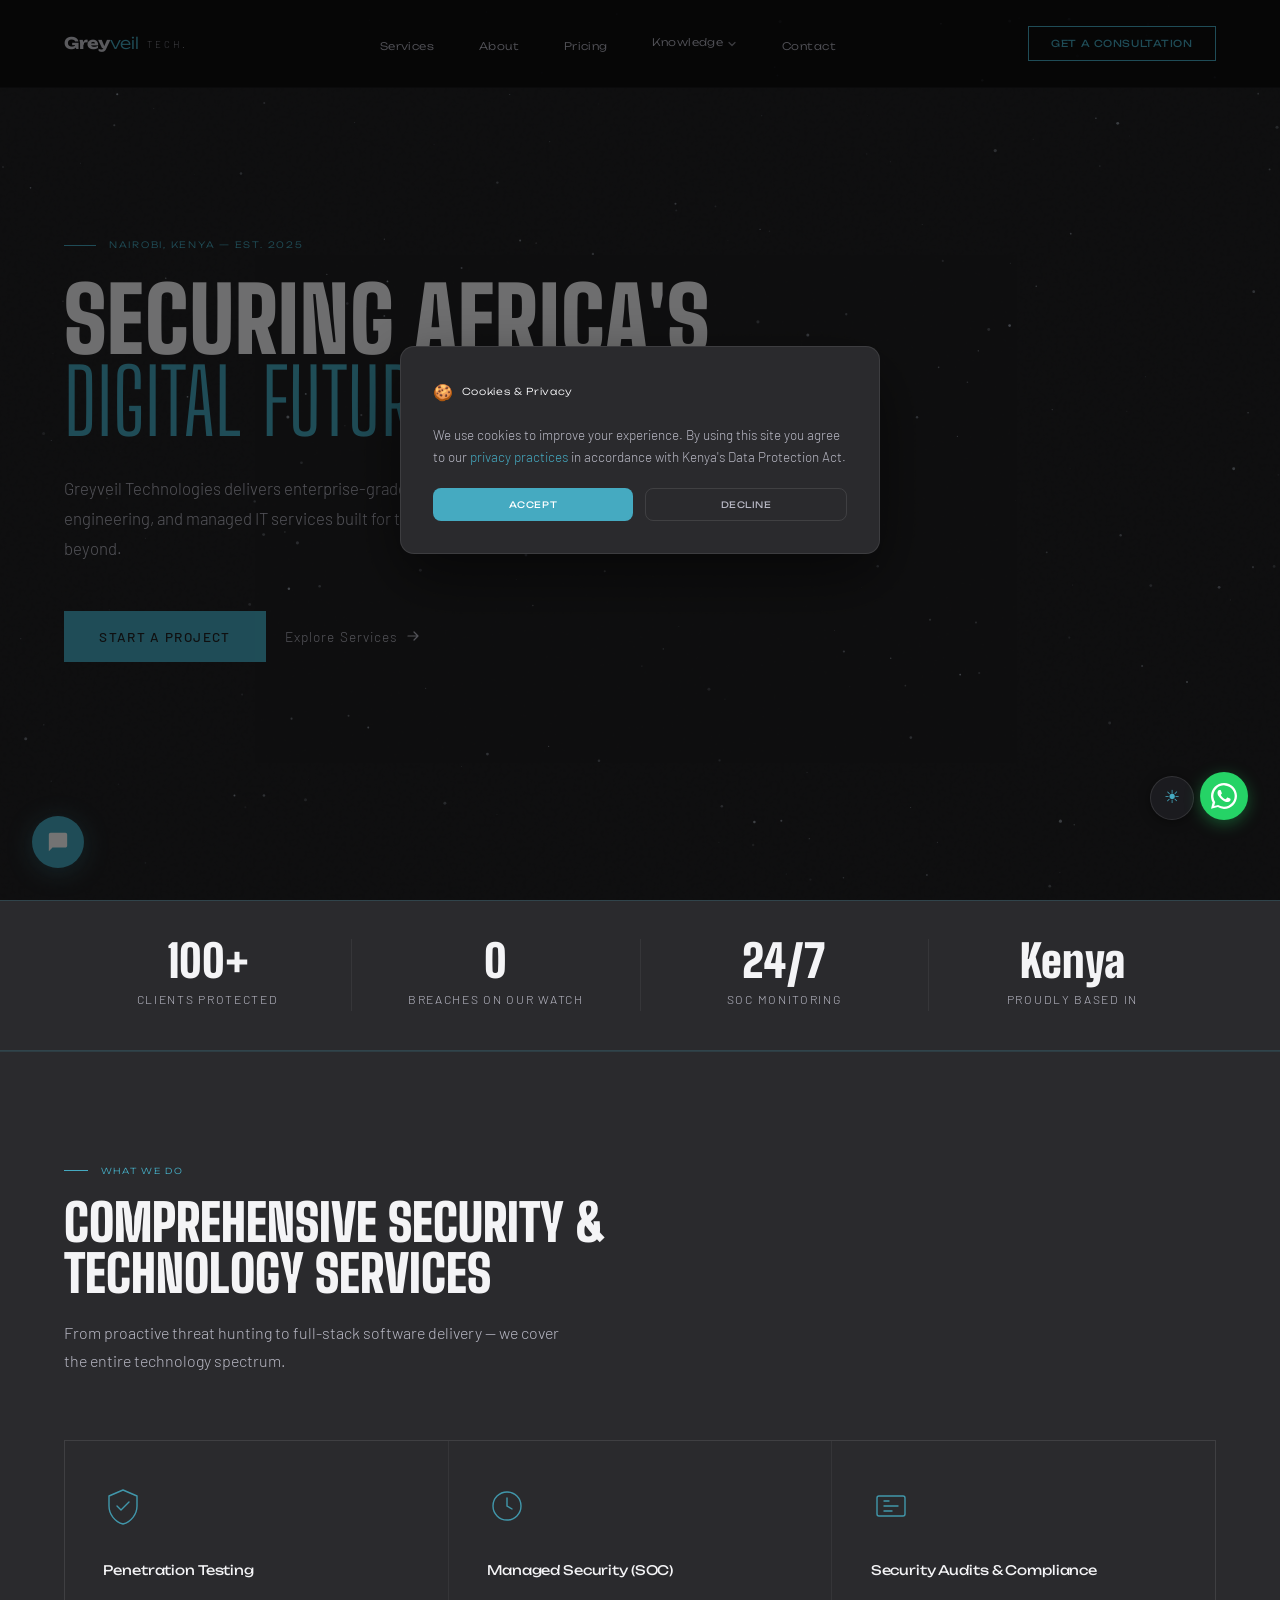
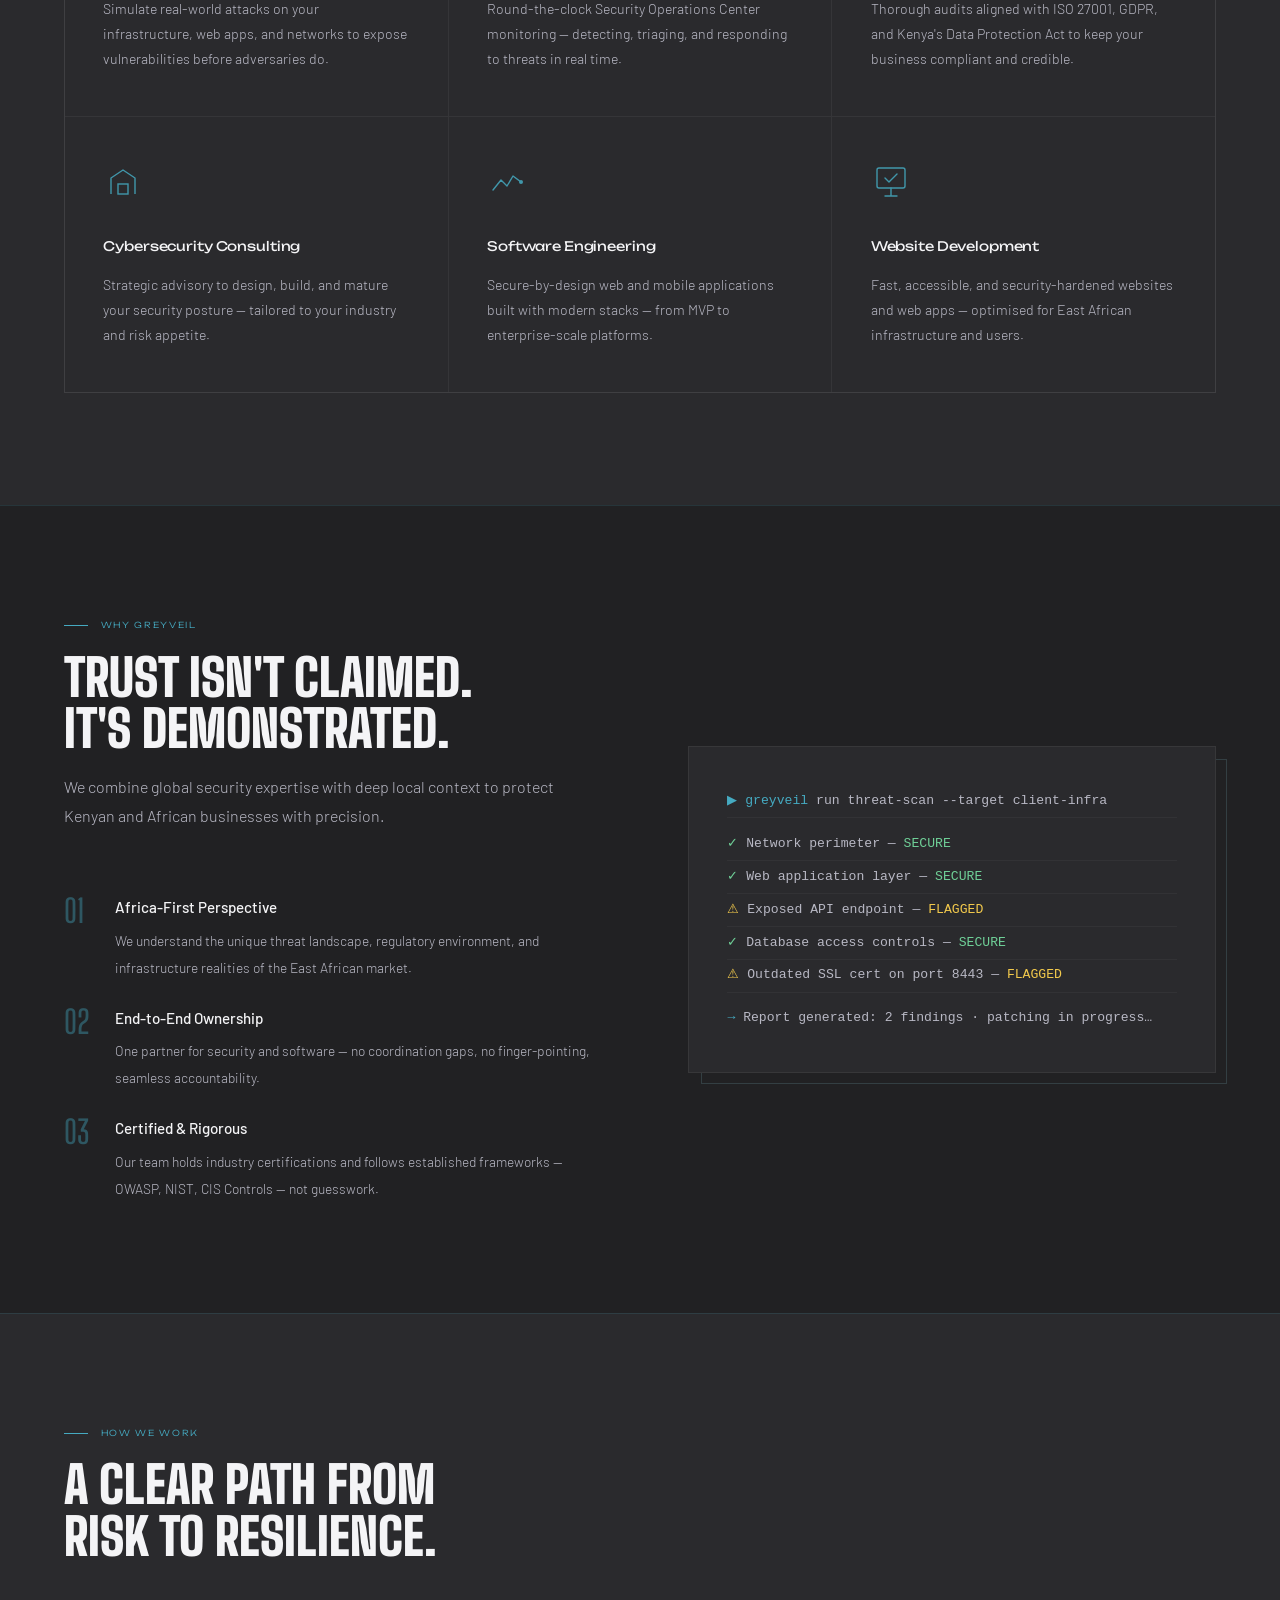
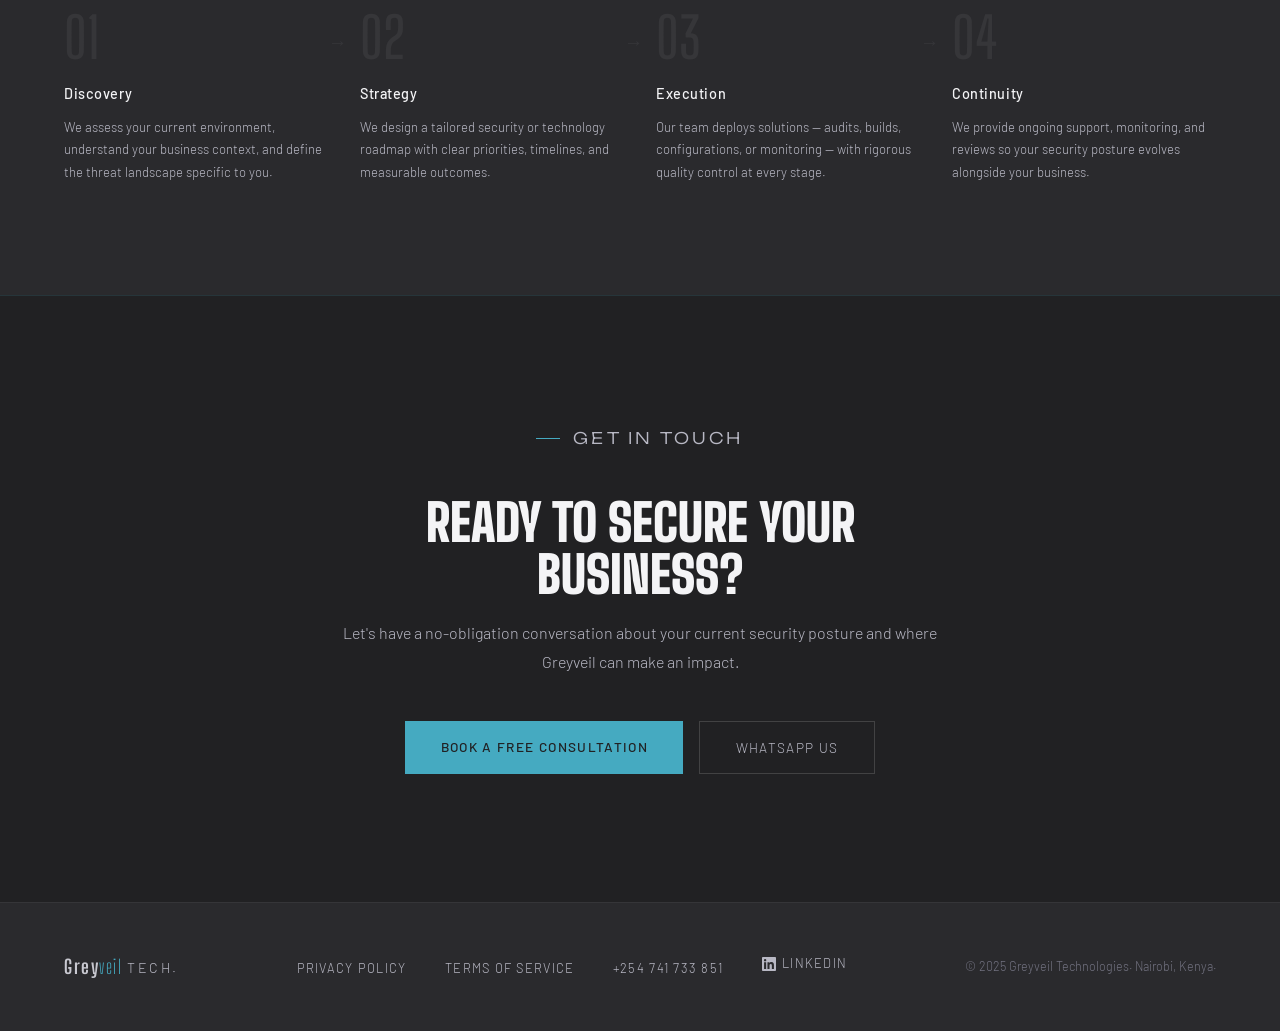
==== commit 196b19f8: "cookie popup" ====
--- a/index.html
+++ b/index.html
@@ -341,9 +341,15 @@
     <svg width="16" height="16" viewBox="0 0 16 16" fill="none" aria-hidden="true" focusable="false"><path d="M8 12V4M4 8l4-4 4 4" stroke="currentColor" stroke-width="1.3" stroke-linecap="round" stroke-linejoin="round"/></svg>
   </a>
 
-  <div class="cookie-bar" id="cookie-bar">
-    <span>We use cookies to improve your experience. By using this site you agree to our <a href="/privacy-policy">privacy practices</a> in accordance with Kenya's Data Protection Act.</span>
-    <button class="cookie-accept" id="cookie-accept">Got it</button>
+  <div class="cookie-overlay" id="cookie-bar">
+    <div class="cookie-bar">
+      <div class="cookie-bar-title">Cookies &amp; Privacy</div>
+      <span>We use cookies to improve your experience. By using this site you agree to our <a href="/privacy-policy">privacy practices</a> in accordance with Kenya's Data Protection Act.</span>
+      <div class="cookie-actions">
+        <button class="cookie-accept" id="cookie-accept">Accept</button>
+        <button class="cookie-decline" id="cookie-decline">Decline</button>
+      </div>
+    </div>
   </div>
 
   <script>
@@ -660,10 +666,12 @@
   showTyping();
 
   try {
-    const res = await fetch('/.netlify/functions/chat', {
+    const res = await fetch('https://api.anthropic.com/v1/messages', {
       method: 'POST',
       headers: { 'Content-Type': 'application/json' },
       body: JSON.stringify({
+        model: 'claude-sonnet-4-20250514',
+        max_tokens: 1000,
         system:   SYSTEM_PROMPT,
         messages: history.filter(m => m.role !== 'assistant' || history.indexOf(m) > 0)
       })
--- a/assets/styles.css
+++ b/assets/styles.css
@@ -1393,44 +1393,98 @@
 }
 
 /* ── COOKIE NOTICE ── */
+/* ── COOKIE OVERLAY ── */
+.cookie-overlay {
+  position: fixed;
+  inset: 0;
+  background: rgba(0,0,0,0.55);
+  z-index: 1000;
+  display: flex;
+  align-items: center;
+  justify-content: center;
+  opacity: 0;
+  pointer-events: none;
+  transition: opacity 0.3s ease;
+  padding: 1.5rem;
+}
+.cookie-overlay.show {
+  opacity: 1;
+  pointer-events: all;
+}
 .cookie-bar {
-  position: fixed;
-  bottom: 0;
-  left: 0; right: 0;
   background: var(--grey-dark);
-  border-top: 1px solid rgba(255,255,255,0.07);
-  padding: 1.1rem 4rem;
+  border: 1px solid rgba(255,255,255,0.09);
+  border-radius: 14px;
+  padding: 2rem;
+  max-width: 480px;
+  width: 100%;
+  display: flex;
+  flex-direction: column;
+  gap: 1.2rem;
+  z-index: 1001;
+  font-size: 0.84rem;
+  color: var(--grey-pale);
+  line-height: 1.65;
+  box-shadow: 0 24px 64px rgba(0,0,0,0.5);
+  transform: scale(0.95) translateY(8px);
+  transition: transform 0.3s cubic-bezier(0.34,1.56,0.64,1);
+}
+.cookie-overlay.show .cookie-bar {
+  transform: scale(1) translateY(0);
+}
+.cookie-bar-title {
+  font-family: 'Unbounded', sans-serif;
+  font-size: 0.6rem;
+  letter-spacing: 0.07em;
+  color: var(--white);
   display: flex;
   align-items: center;
-  justify-content: space-between;
-  gap: 2rem;
-  z-index: 999;
-  font-size: 0.82rem;
-  color: var(--grey-pale);
-  transform: translateY(100%);
-  transition: transform 0.4s ease;
-}
-.cookie-bar.show { transform: translateY(0); }
+  gap: 0.5rem;
+}
+.cookie-bar-title::before {
+  content: '🍪';
+  font-size: 1rem;
+}
 .cookie-bar a { color: var(--accent); text-decoration: none; }
 .cookie-bar a:hover { text-decoration: underline; }
+.cookie-actions {
+  display: flex;
+  gap: 0.75rem;
+}
 .cookie-accept {
+  flex: 1;
   background: var(--accent);
-  color: var(--black);
+  color: #fff;
   border: none;
-  font-family: 'Barlow', sans-serif;
-  font-size: 0.76rem;
-  letter-spacing: 0.1em;
+  border-radius: 8px;
+  font-family: 'Unbounded', sans-serif;
+  font-size: 0.55rem;
+  font-weight: 400;
+  letter-spacing: 0.06em;
   text-transform: uppercase;
-  padding: 0.5rem 1.4rem;
+  padding: 0.65rem 1rem;
   cursor: pointer;
-  white-space: nowrap;
   transition: background 0.2s;
-  flex-shrink: 0;
-}
-.cookie-accept:hover { background: var(--white); }
+}
+.cookie-accept:hover { background: #3d99ae; }
+.cookie-decline {
+  flex: 1;
+  background: transparent;
+  color: var(--grey-pale);
+  border: 1px solid rgba(255,255,255,0.1);
+  border-radius: 8px;
+  font-family: 'Unbounded', sans-serif;
+  font-size: 0.55rem;
+  font-weight: 400;
+  letter-spacing: 0.06em;
+  text-transform: uppercase;
+  padding: 0.65rem 1rem;
+  cursor: pointer;
+  transition: border-color 0.2s, color 0.2s;
+}
+.cookie-decline:hover { border-color: rgba(255,255,255,0.25); color: var(--white); }
 
 @media (max-width: 900px) {
-  .cookie-bar { flex-direction: column; align-items: flex-start; padding: 1.2rem 2rem; gap: 0.8rem; }
   .back-to-top { bottom: 1.2rem; right: 1.2rem; }
 }
 
@@ -1767,9 +1821,9 @@
 
 /* Cookie bar */
 [data-theme="light"] .cookie-bar {
-  background: #e0e0e8;
-  border-top: 1px solid rgba(0,0,0,0.1);
-  color: #4a4a54;
+  background: #f0f0f4;
+  border-color: rgba(0,0,0,0.08);
+  color: #3a3a3e;
 }
 
 
